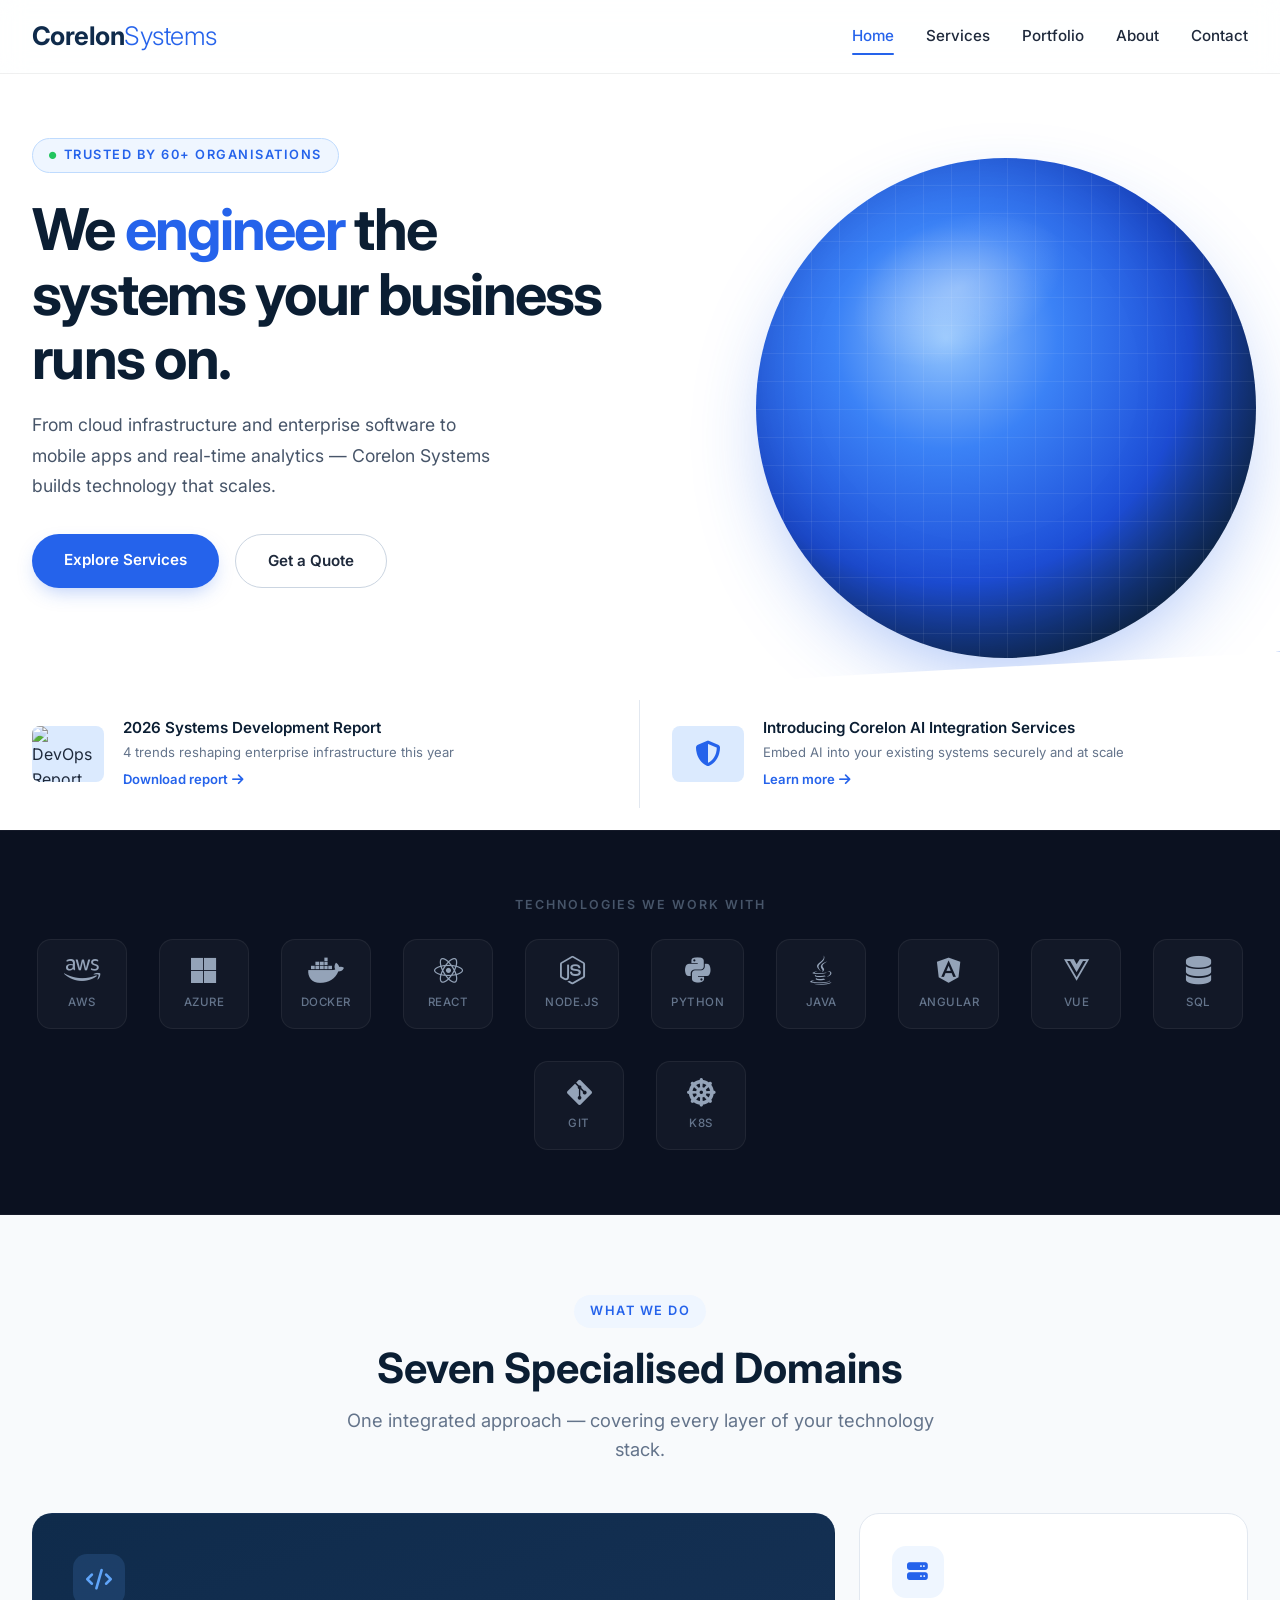
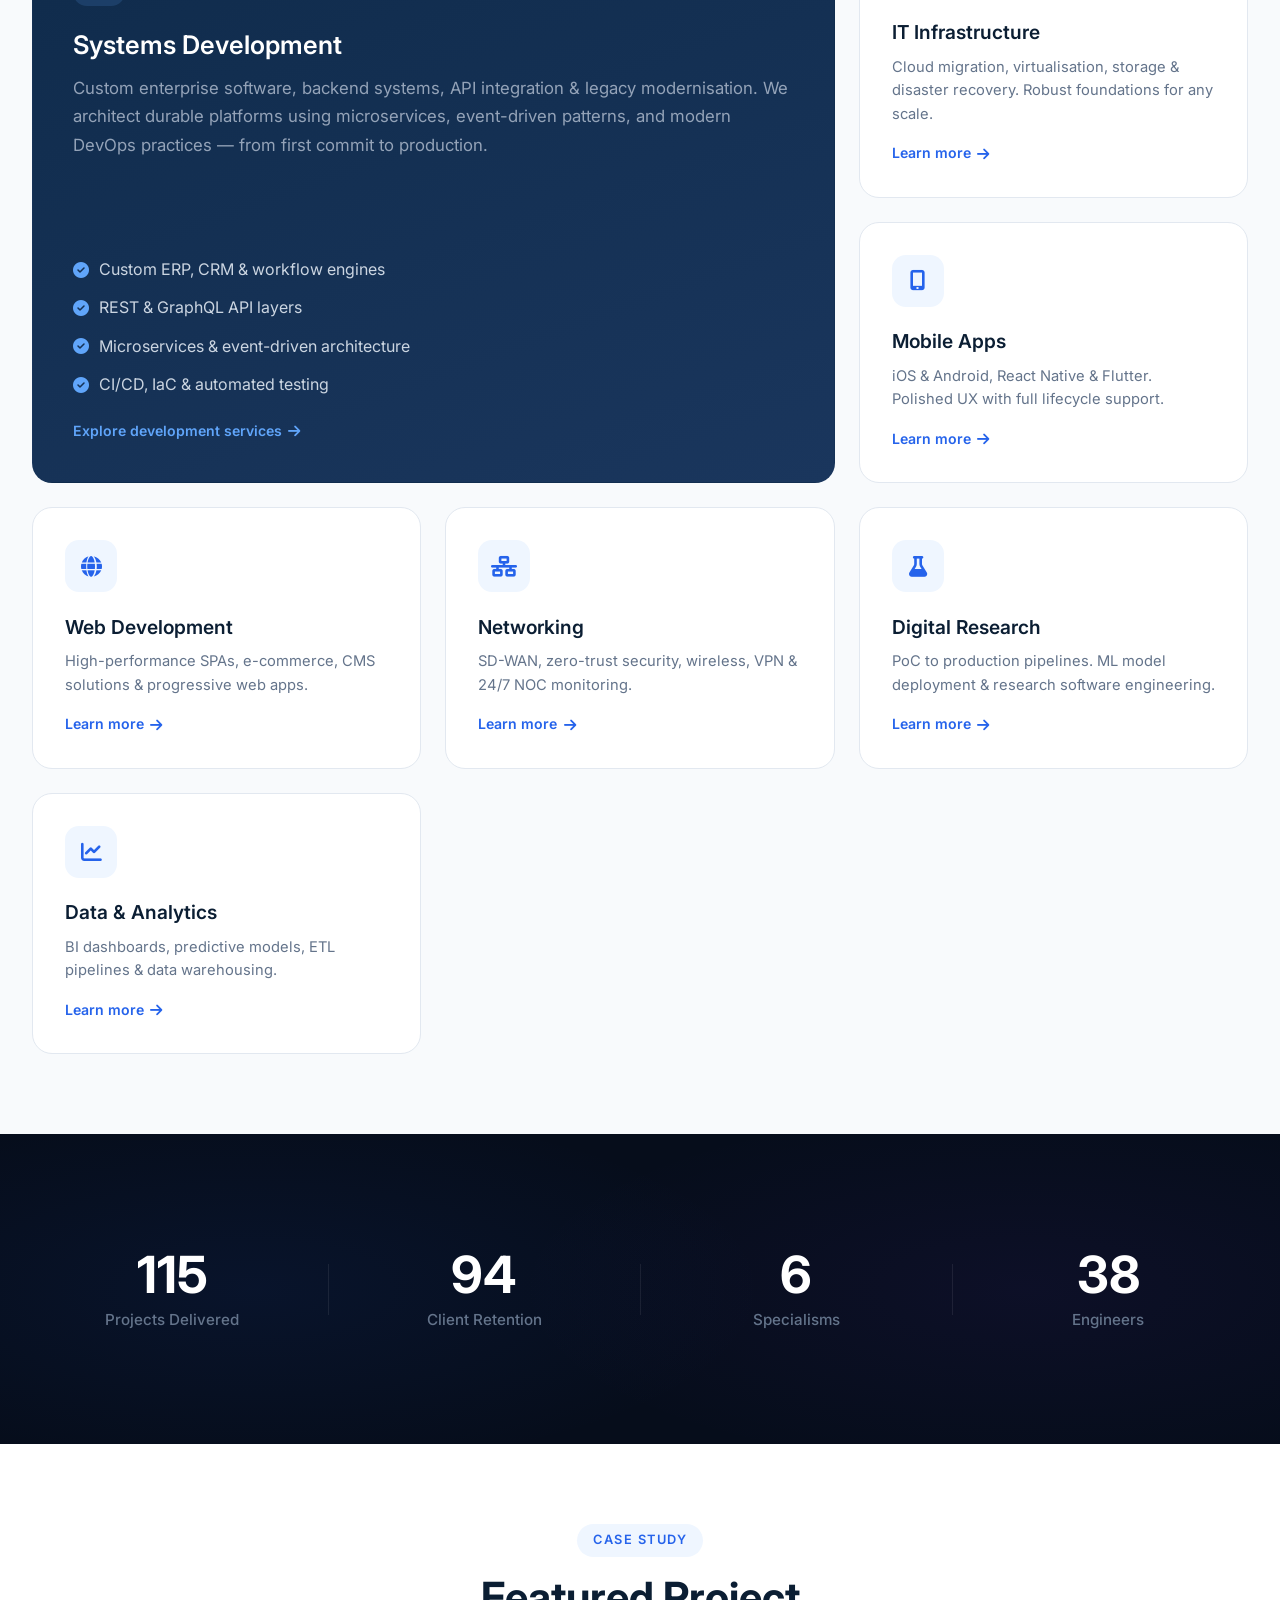
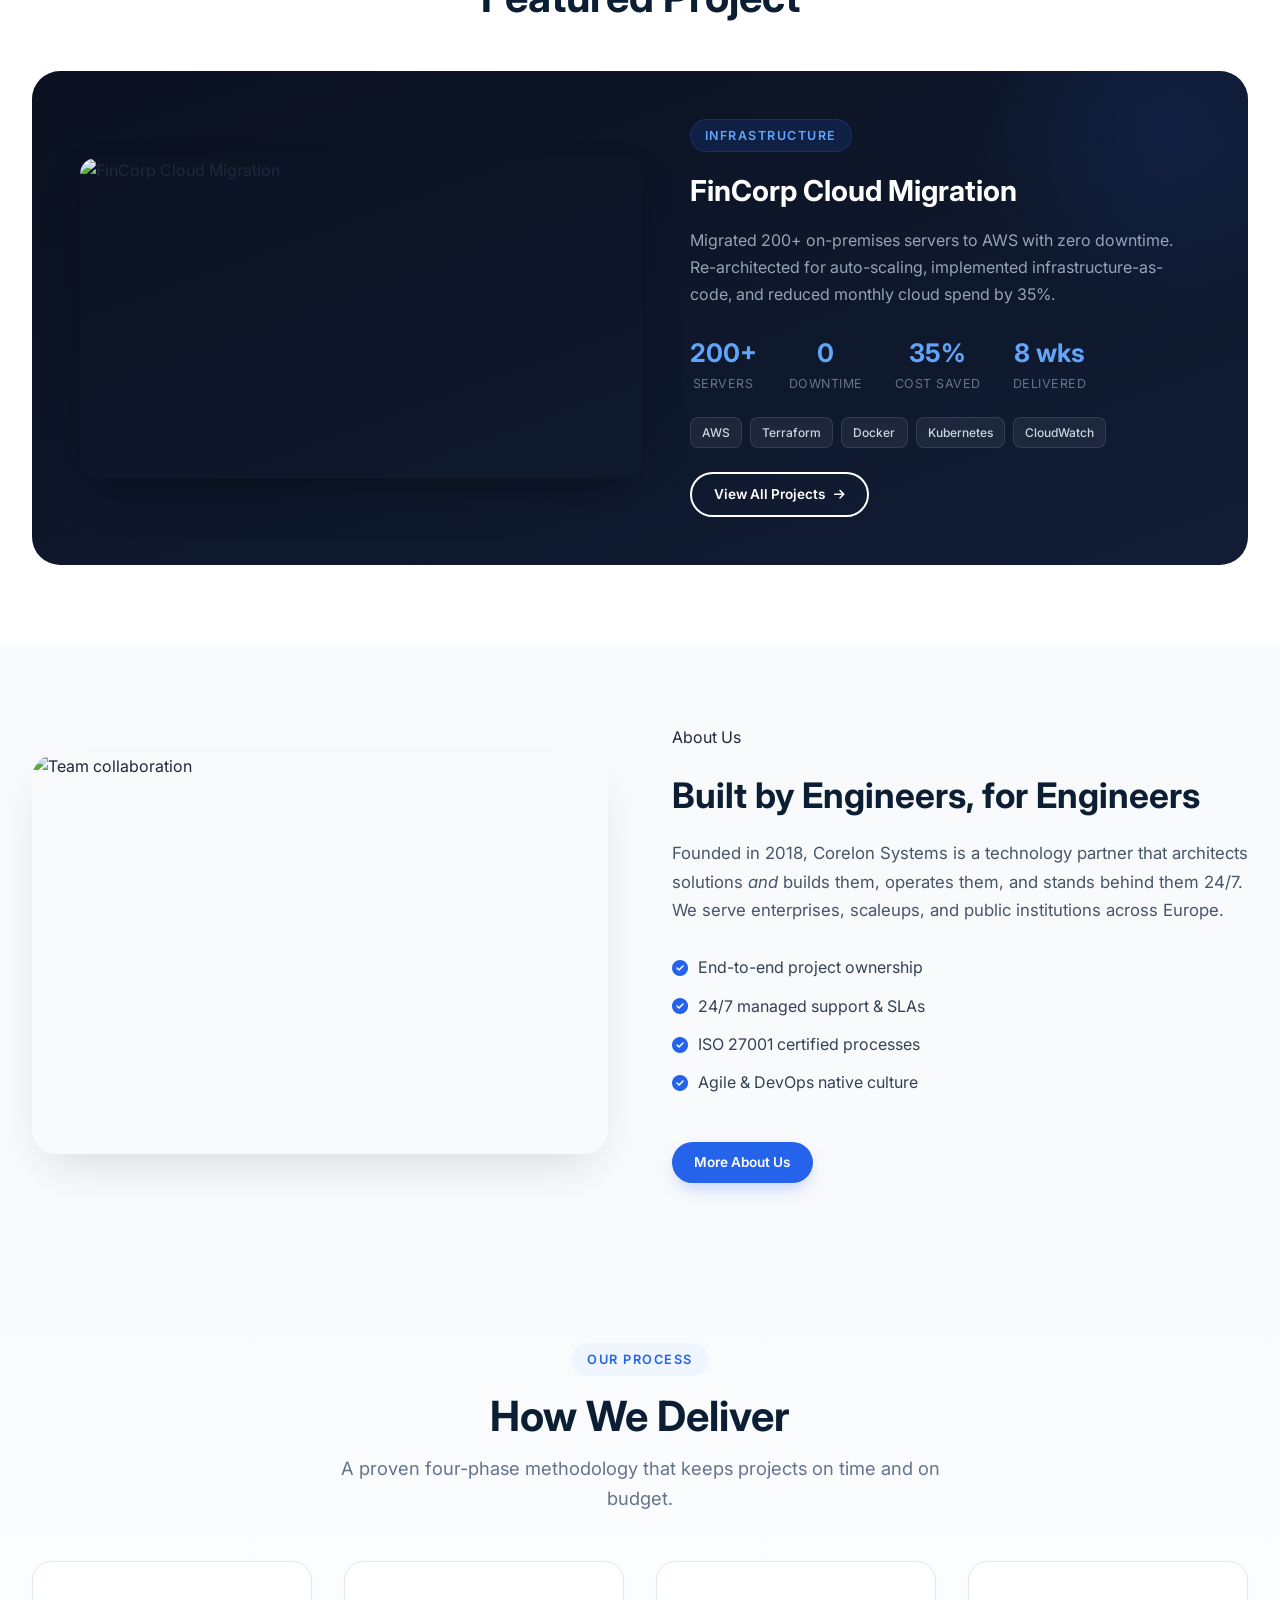
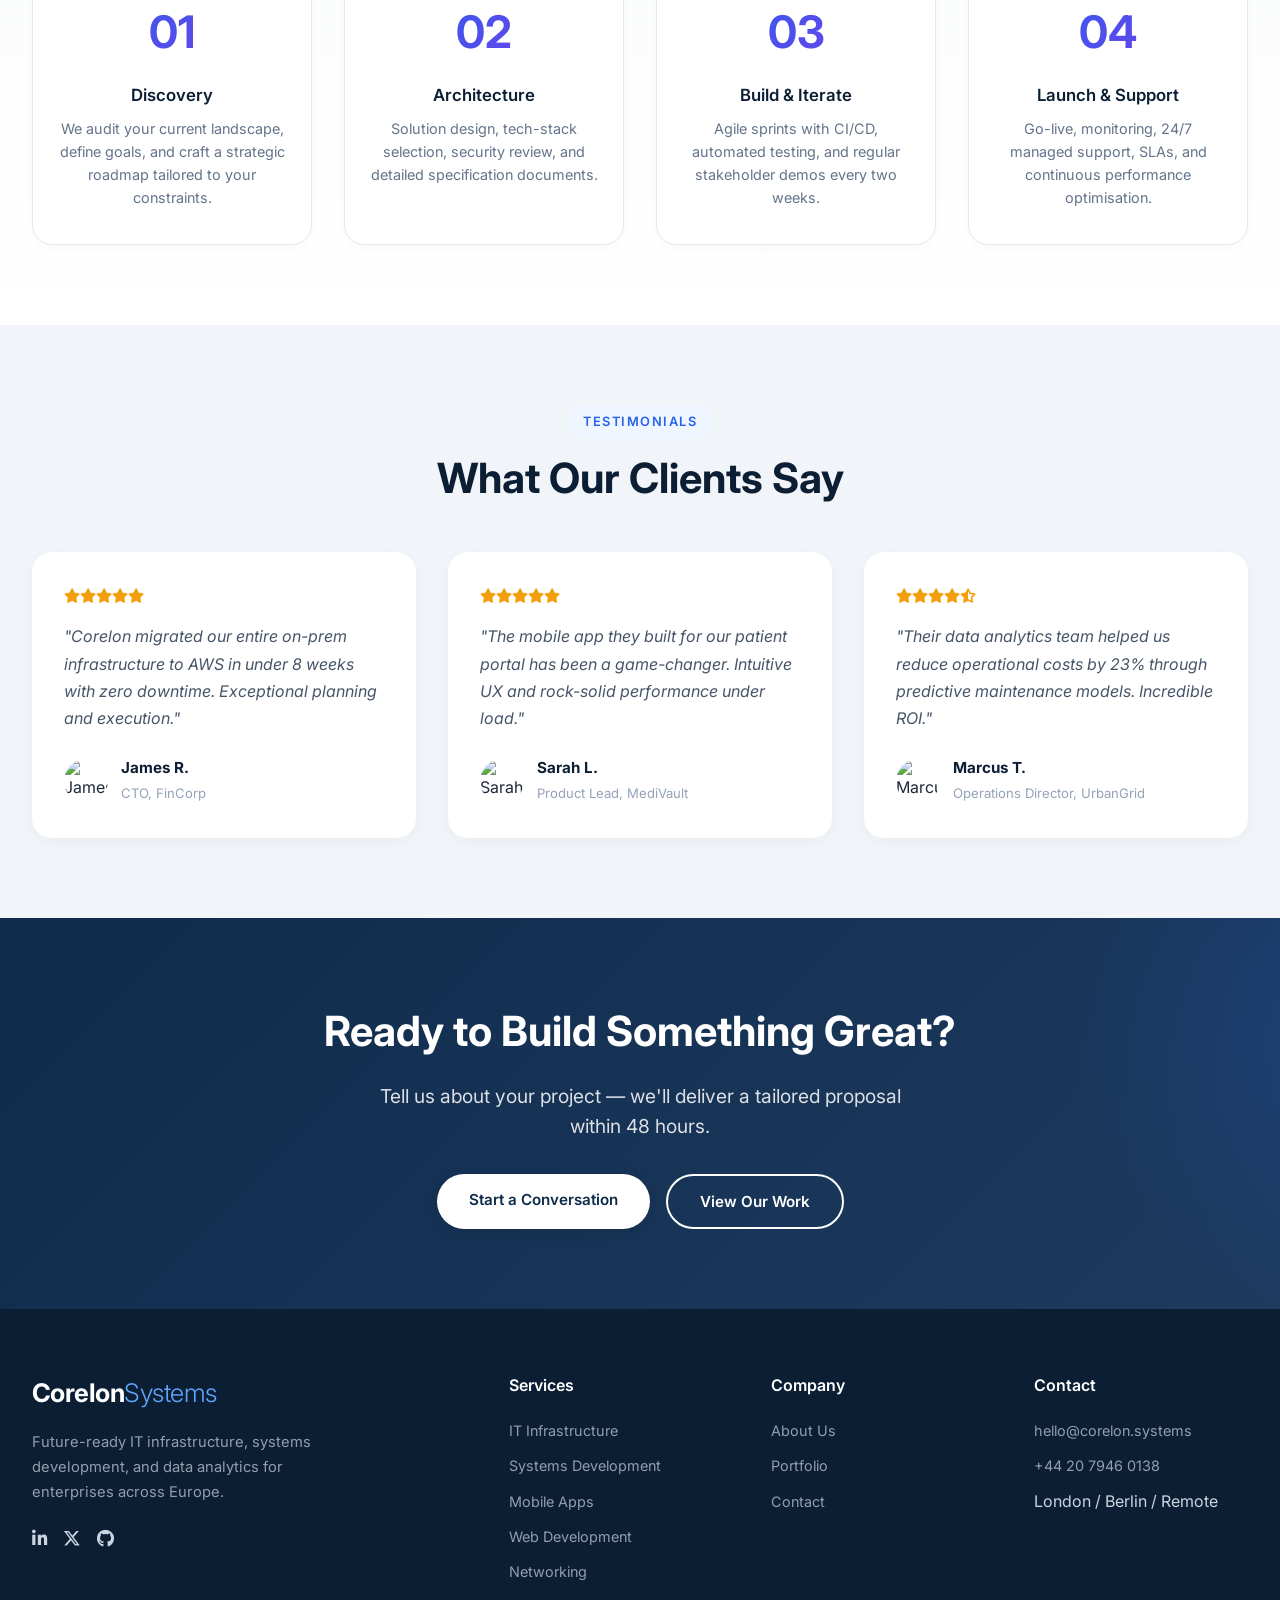
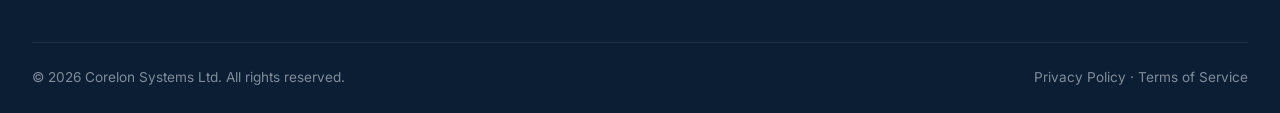
==== index.html @ ecf73b7a "Initial commit" ====
<!DOCTYPE html>
<html lang="en">
<head>
    <meta charset="UTF-8">
    <meta name="viewport" content="width=device-width, initial-scale=1.0">
    <title>Corelon Systems - IT Infrastructure & Development</title>
    <meta name="description" content="Corelon Systems delivers future-ready IT infrastructure, systems development, networking, and data analytics solutions for enterprises across Europe.">
    <link rel="stylesheet" href="https://cdnjs.cloudflare.com/ajax/libs/font-awesome/6.5.1/css/all.min.css">
    <link rel="preconnect" href="https://fonts.googleapis.com">
    <link rel="preconnect" href="https://fonts.gstatic.com" crossorigin>
    <link href="https://fonts.googleapis.com/css2?family=Inter:opsz,wght@14..32,300..700&display=swap" rel="stylesheet">
    <link rel="stylesheet" href="css/styles.css">
</head>
<body>

    <!-- ====== NAVBAR ====== -->
    <header>
        <nav class="navbar">
            <a href="index.html" class="logo">Corelon<span>Systems</span></a>
            <button class="menu-toggle" id="mobile-menu" aria-label="Toggle menu"><i class="fas fa-bars"></i></button>
            <div class="nav-links" id="navLinks">
                <a href="index.html" class="active">Home</a>
                <a href="services.html">Services</a>
                <a href="portfolio.html">Portfolio</a>
                <a href="about.html">About</a>
                <a href="contact.html">Contact</a>
            </div>
        </nav>
    </header>

    <main>

        <!-- ====== HERO ====== -->
        <section class="hero-cf">
            <div class="container">
                <div class="hero-content reveal-left">
                    <span class="badge"><i class="fas fa-circle" style="font-size:0.45rem;color:#22c55e;"></i> Trusted by 60+ organisations</span>
                    <h1>We <span class="highlight">engineer</span> the systems your business runs on.</h1>
                    <p>From cloud infrastructure and enterprise software to mobile apps and real-time analytics — Corelon Systems builds technology that scales.</p>
                    <div class="btn-group">
                        <a href="services.html" class="btn btn-primary">Explore Services</a>
                        <a href="contact.html" class="btn btn-outline">Get a Quote</a>
                    </div>
                </div>
                <div class="hero-orb-wrap reveal-right">
                    <div class="hero-orb"></div>
                </div>
            </div>
            <!-- Announcement strip -->
            <div class="hero-announcements">
                <div class="announce-grid">
                    <div class="announce-card">
                        <div class="announce-thumb">
                            <img src="https://images.unsplash.com/photo-1558494949-ef010cbdcc31?ixlib=rb-4.0.3&auto=format&fit=crop&w=144&q=80" alt="DevOps Report">
                        </div>
                        <div class="announce-body">
                            <strong>2026 Systems Development Report</strong>
                            <p>4 trends reshaping enterprise infrastructure this year</p>
                            <a href="portfolio.html">Download report <i class="fas fa-arrow-right"></i></a>
                        </div>
                    </div>
                    <div class="announce-card">
                        <div class="announce-thumb icon-thumb">
                            <i class="fas fa-shield-halved"></i>
                        </div>
                        <div class="announce-body">
                            <strong>Introducing Corelon AI Integration Services</strong>
                            <p>Embed AI into your existing systems securely and at scale</p>
                            <a href="services.html">Learn more <i class="fas fa-arrow-right"></i></a>
                        </div>
                    </div>
                </div>
            </div>
        </section>

        <!-- ====== TECH STACK ====== -->
        <section class="tech-stack-section">
            <div class="container">
                <p style="text-align:center;font-size:0.78rem;text-transform:uppercase;letter-spacing:2px;color:#475569;font-weight:600;margin-bottom:1.5rem;">Technologies we work with</p>
                <div class="tech-stack-grid">
                    <div class="tech-icon"><i class="fab fa-aws"></i><span>AWS</span></div>
                    <div class="tech-icon"><i class="fab fa-microsoft"></i><span>Azure</span></div>
                    <div class="tech-icon"><i class="fab fa-docker"></i><span>Docker</span></div>
                    <div class="tech-icon"><i class="fab fa-react"></i><span>React</span></div>
                    <div class="tech-icon"><i class="fab fa-node-js"></i><span>Node.js</span></div>
                    <div class="tech-icon"><i class="fab fa-python"></i><span>Python</span></div>
                    <div class="tech-icon"><i class="fab fa-java"></i><span>Java</span></div>
                    <div class="tech-icon"><i class="fab fa-angular"></i><span>Angular</span></div>
                    <div class="tech-icon"><i class="fab fa-vuejs"></i><span>Vue</span></div>
                    <div class="tech-icon"><i class="fas fa-database"></i><span>SQL</span></div>
                    <div class="tech-icon"><i class="fab fa-git-alt"></i><span>Git</span></div>
                    <div class="tech-icon"><i class="fas fa-dharmachakra"></i><span>K8s</span></div>
                </div>
            </div>
        </section>

        <!-- ====== BENTO SERVICES ====== -->
        <section class="bento-section">
            <div class="container">
                <div class="section-heading reveal">
                    <span class="badge">What We Do</span>
                    <h2>Seven Specialised Domains</h2>
                    <p>One integrated approach — covering every layer of your technology stack.</p>
                </div>

                <div class="bento-grid">
                    <!-- Featured: Systems Development -->
                    <div class="bento-card featured reveal">
                        <div class="icon-box"><i class="fas fa-code"></i></div>
                        <h3>Systems Development</h3>
                        <p>Custom enterprise software, backend systems, API integration & legacy modernisation. We architect durable platforms using microservices, event-driven patterns, and modern DevOps practices — from first commit to production.</p>
                        <ul class="check-list" style="margin:1rem 0;">
                            <li style="color:#cbd5e1;"><i class="fas fa-check-circle" style="color:#60a5fa;"></i> Custom ERP, CRM & workflow engines</li>
                            <li style="color:#cbd5e1;"><i class="fas fa-check-circle" style="color:#60a5fa;"></i> REST & GraphQL API layers</li>
                            <li style="color:#cbd5e1;"><i class="fas fa-check-circle" style="color:#60a5fa;"></i> Microservices & event-driven architecture</li>
                            <li style="color:#cbd5e1;"><i class="fas fa-check-circle" style="color:#60a5fa;"></i> CI/CD, IaC & automated testing</li>
                        </ul>
                        <a href="services.html" class="card-link">Explore development services <i class="fas fa-arrow-right"></i></a>
                    </div>
                    <div class="bento-card reveal">
                        <div class="icon-box"><i class="fas fa-server"></i></div>
                        <h3>IT Infrastructure</h3>
                        <p>Cloud migration, virtualisation, storage & disaster recovery. Robust foundations for any scale.</p>
                        <a href="services.html" class="card-link">Learn more <i class="fas fa-arrow-right"></i></a>
                    </div>
                    <div class="bento-card reveal">
                        <div class="icon-box"><i class="fas fa-mobile-alt"></i></div>
                        <h3>Mobile Apps</h3>
                        <p>iOS & Android, React Native & Flutter. Polished UX with full lifecycle support.</p>
                        <a href="services.html" class="card-link">Learn more <i class="fas fa-arrow-right"></i></a>
                    </div>
                    <div class="bento-card reveal">
                        <div class="icon-box"><i class="fas fa-globe"></i></div>
                        <h3>Web Development</h3>
                        <p>High-performance SPAs, e-commerce, CMS solutions & progressive web apps.</p>
                        <a href="services.html" class="card-link">Learn more <i class="fas fa-arrow-right"></i></a>
                    </div>
                    <div class="bento-card reveal">
                        <div class="icon-box"><i class="fas fa-network-wired"></i></div>
                        <h3>Networking</h3>
                        <p>SD-WAN, zero-trust security, wireless, VPN & 24/7 NOC monitoring.</p>
                        <a href="services.html" class="card-link">Learn more <i class="fas fa-arrow-right"></i></a>
                    </div>
                    <div class="bento-card reveal">
                        <div class="icon-box"><i class="fas fa-flask"></i></div>
                        <h3>Digital Research</h3>
                        <p>PoC to production pipelines. ML model deployment & research software engineering.</p>
                        <a href="services.html" class="card-link">Learn more <i class="fas fa-arrow-right"></i></a>
                    </div>
                    <div class="bento-card reveal">
                        <div class="icon-box"><i class="fas fa-chart-line"></i></div>
                        <h3>Data & Analytics</h3>
                        <p>BI dashboards, predictive models, ETL pipelines & data warehousing.</p>
                        <a href="services.html" class="card-link">Learn more <i class="fas fa-arrow-right"></i></a>
                    </div>
                </div>
            </div>
        </section>

        <!-- ====== DARK STATS ====== -->
        <section class="stats-dark">
            <div class="container">
                <div class="stats-bar reveal">
                    <div class="stat-item">
                        <div class="stat-number" data-count="120" data-suffix="+">0</div>
                        <div class="stat-label">Projects Delivered</div>
                    </div>
                    <div class="stat-item">
                        <div class="stat-number" data-count="98" data-suffix="%">0</div>
                        <div class="stat-label">Client Retention</div>
                    </div>
                    <div class="stat-item">
                        <div class="stat-number" data-count="7">0</div>
                        <div class="stat-label">Specialisms</div>
                    </div>
                    <div class="stat-item">
                        <div class="stat-number" data-count="40" data-suffix="+">0</div>
                        <div class="stat-label">Engineers</div>
                    </div>
                </div>
            </div>
        </section>

        <!-- ====== FEATURED PROJECT ====== -->
        <section class="featured-project">
            <div class="container">
                <div class="section-heading reveal">
                    <span class="badge">Case Study</span>
                    <h2>Featured Project</h2>
                </div>
                <div class="project-showcase reveal">
                    <div class="project-image">
                        <img src="https://images.unsplash.com/photo-1558494949-ef010cbdcc31?ixlib=rb-4.0.3&auto=format&fit=crop&w=900&q=80" alt="FinCorp Cloud Migration" loading="lazy">
                    </div>
                    <div class="project-details">
                        <span class="badge">Infrastructure</span>
                        <h3>FinCorp Cloud Migration</h3>
                        <p>Migrated 200+ on-premises servers to AWS with zero downtime. Re-architected for auto-scaling, implemented infrastructure-as-code, and reduced monthly cloud spend by 35%.</p>
                        <div class="project-metrics">
                            <div class="metric"><div class="num">200+</div><div class="lbl">Servers</div></div>
                            <div class="metric"><div class="num">0</div><div class="lbl">Downtime</div></div>
                            <div class="metric"><div class="num">35%</div><div class="lbl">Cost Saved</div></div>
                            <div class="metric"><div class="num">8 wks</div><div class="lbl">Delivered</div></div>
                        </div>
                        <div class="project-tech-tags">
                            <span>AWS</span><span>Terraform</span><span>Docker</span><span>Kubernetes</span><span>CloudWatch</span>
                        </div>
                        <a href="portfolio.html" class="btn btn-outline-light btn-sm" style="margin-top:1.5rem;">View All Projects <i class="fas fa-arrow-right" style="margin-left:6px;font-size:0.75rem;"></i></a>
                    </div>
                </div>
            </div>
        </section>

        <!-- ====== ABOUT PREVIEW ====== -->
        <section class="about-section">
            <div class="container">
                <div class="about-row">
                    <div class="about-image reveal-left">
                        <img src="https://images.unsplash.com/photo-1522071820081-009f0129c71c?ixlib=rb-4.0.3&auto=format&fit=crop&w=800&q=80" alt="Team collaboration" loading="lazy">
                    </div>
                    <div class="about-text reveal-right">
                        <span class="badge" style="margin-bottom:1rem;display:inline-block;">About Us</span>
                        <h2>Built by Engineers, for Engineers</h2>
                        <p>Founded in 2018, Corelon Systems is a technology partner that architects solutions <em>and</em> builds them, operates them, and stands behind them 24/7. We serve enterprises, scaleups, and public institutions across Europe.</p>
                        <ul class="check-list">
                            <li><i class="fas fa-check-circle"></i> End-to-end project ownership</li>
                            <li><i class="fas fa-check-circle"></i> 24/7 managed support & SLAs</li>
                            <li><i class="fas fa-check-circle"></i> ISO 27001 certified processes</li>
                            <li><i class="fas fa-check-circle"></i> Agile & DevOps native culture</li>
                        </ul>
                        <a href="about.html" class="btn btn-primary btn-sm" style="margin-top:1rem;">More About Us</a>
                    </div>
                </div>
            </div>
        </section>

        <!-- ====== HOW WE WORK ====== -->
        <section class="process-dark">
            <div class="container">
                <div class="section-heading reveal">
                    <span class="badge">Our Process</span>
                    <h2>How We Deliver</h2>
                    <p>A proven four-phase methodology that keeps projects on time and on budget.</p>
                </div>
                <div class="process-grid">
                    <div class="process-step reveal">
                        <h4>Discovery</h4>
                        <p>We audit your current landscape, define goals, and craft a strategic roadmap tailored to your constraints.</p>
                    </div>
                    <div class="process-step reveal">
                        <h4>Architecture</h4>
                        <p>Solution design, tech-stack selection, security review, and detailed specification documents.</p>
                    </div>
                    <div class="process-step reveal">
                        <h4>Build & Iterate</h4>
                        <p>Agile sprints with CI/CD, automated testing, and regular stakeholder demos every two weeks.</p>
                    </div>
                    <div class="process-step reveal">
                        <h4>Launch & Support</h4>
                        <p>Go-live, monitoring, 24/7 managed support, SLAs, and continuous performance optimisation.</p>
                    </div>
                </div>
            </div>
        </section>

        <!-- ====== TESTIMONIALS ====== -->
        <section class="testimonials-section">
            <div class="container">
                <div class="section-heading reveal">
                    <span class="badge">Testimonials</span>
                    <h2>What Our Clients Say</h2>
                </div>
                <div class="testimonials-grid">
                    <div class="testimonial-card reveal">
                        <div class="stars">
                            <i class="fas fa-star"></i><i class="fas fa-star"></i><i class="fas fa-star"></i><i class="fas fa-star"></i><i class="fas fa-star"></i>
                        </div>
                        <blockquote>"Corelon migrated our entire on-prem infrastructure to AWS in under 8 weeks with zero downtime. Exceptional planning and execution."</blockquote>
                        <div class="testimonial-author">
                            <img src="https://images.unsplash.com/photo-1472099645785-5658abf4ff4e?ixlib=rb-4.0.3&auto=format&fit=crop&w=100&q=80" alt="James R.">
                            <div class="author-info">
                                <strong>James R.</strong>
                                <span>CTO, FinCorp</span>
                            </div>
                        </div>
                    </div>
                    <div class="testimonial-card reveal">
                        <div class="stars">
                            <i class="fas fa-star"></i><i class="fas fa-star"></i><i class="fas fa-star"></i><i class="fas fa-star"></i><i class="fas fa-star"></i>
                        </div>
                        <blockquote>"The mobile app they built for our patient portal has been a game-changer. Intuitive UX and rock-solid performance under load."</blockquote>
                        <div class="testimonial-author">
                            <img src="https://images.unsplash.com/photo-1494790108377-be9c29b29330?ixlib=rb-4.0.3&auto=format&fit=crop&w=100&q=80" alt="Sarah L.">
                            <div class="author-info">
                                <strong>Sarah L.</strong>
                                <span>Product Lead, MediVault</span>
                            </div>
                        </div>
                    </div>
                    <div class="testimonial-card reveal">
                        <div class="stars">
                            <i class="fas fa-star"></i><i class="fas fa-star"></i><i class="fas fa-star"></i><i class="fas fa-star"></i><i class="fas fa-star-half-alt"></i>
                        </div>
                        <blockquote>"Their data analytics team helped us reduce operational costs by 23% through predictive maintenance models. Incredible ROI."</blockquote>
                        <div class="testimonial-author">
                            <img src="https://images.unsplash.com/photo-1507003211169-0a1dd7228f2d?ixlib=rb-4.0.3&auto=format&fit=crop&w=100&q=80" alt="Marcus T.">
                            <div class="author-info">
                                <strong>Marcus T.</strong>
                                <span>Operations Director, UrbanGrid</span>
                            </div>
                        </div>
                    </div>
                </div>
            </div>
        </section>

        <!-- ====== CTA BANNER ====== -->
        <section class="cta-banner">
            <div class="container">
                <h2>Ready to Build Something Great?</h2>
                <p>Tell us about your project — we'll deliver a tailored proposal within 48 hours.</p>
                <div class="btn-group">
                    <a href="contact.html" class="btn btn-white">Start a Conversation</a>
                    <a href="portfolio.html" class="btn btn-outline-light">View Our Work</a>
                </div>
            </div>
        </section>

    </main>

    <!-- ====== FOOTER ====== -->
    <footer class="site-footer">
        <div class="container">
            <div class="footer-grid">
                <div class="footer-brand">
                    <div class="logo">Corelon<span>Systems</span></div>
                    <p>Future-ready IT infrastructure, systems development, and data analytics for enterprises across Europe.</p>
                    <div class="footer-social" style="margin-top:1.2rem;">
                        <a href="#" aria-label="LinkedIn"><i class="fab fa-linkedin-in"></i></a>
                        <a href="#" aria-label="Twitter"><i class="fab fa-x-twitter"></i></a>
                        <a href="#" aria-label="GitHub"><i class="fab fa-github"></i></a>
                    </div>
                </div>
                <div class="footer-col">
                    <h4>Services</h4>
                    <ul>
                        <li><a href="services.html">IT Infrastructure</a></li>
                        <li><a href="services.html">Systems Development</a></li>
                        <li><a href="services.html">Mobile Apps</a></li>
                        <li><a href="services.html">Web Development</a></li>
                        <li><a href="services.html">Networking</a></li>
                    </ul>
                </div>
                <div class="footer-col">
                    <h4>Company</h4>
                    <ul>
                        <li><a href="about.html">About Us</a></li>
                        <li><a href="portfolio.html">Portfolio</a></li>
                        <li><a href="contact.html">Contact</a></li>
                    </ul>
                </div>
                <div class="footer-col">
                    <h4>Contact</h4>
                    <ul>
                        <li><a href="mailto:hello@corelon.systems">hello@corelon.systems</a></li>
                        <li><a href="tel:+442079460138">+44 20 7946 0138</a></li>
                        <li>London / Berlin / Remote</li>
                    </ul>
                </div>
            </div>
            <div class="footer-bottom">
                <span>&copy; 2026 Corelon Systems Ltd. All rights reserved.</span>
                <span>Privacy Policy &middot; Terms of Service</span>
            </div>
        </div>
    </footer>

    <!-- Back to Top -->
    <button id="backToTop" aria-label="Back to top" style="display:none;position:fixed;bottom:2rem;right:2rem;width:48px;height:48px;border-radius:50%;background:#2563eb;color:#fff;border:none;font-size:1.2rem;cursor:pointer;box-shadow:0 4px 16px rgba(37,99,235,0.4);z-index:999;align-items:center;justify-content:center;transition:transform 0.2s;">
        <i class="fas fa-arrow-up"></i>
    </button>

    <script src="js/main.js"></script>
</body>
</html>
---- css/styles.css ----
/* ===========================
   Corelon Systems — Global CSS
   =========================== */

/* ---------- reset & base ---------- */
*, *::before, *::after {
    margin: 0;
    padding: 0;
    box-sizing: border-box;
}

html {
    scroll-behavior: smooth;
    scroll-padding-top: 80px;
}

body {
    font-family: "Inter", sans-serif;
    background-color: #f9fafc;
    color: #1e293b;
    line-height: 1.6;
    overflow-x: hidden;
}

a { text-decoration: none; color: inherit; }
img { max-width: 100%; display: block; }
ul { list-style: none; }

.container {
    max-width: 1280px;
    margin: 0 auto;
    padding: 0 2rem;
}

/* ---------- utility ---------- */
.text-center { text-align: center; }
.mt-1 { margin-top: 0.5rem; }
.mt-2 { margin-top: 1rem; }
.mt-3 { margin-top: 1.5rem; }
.mt-4 { margin-top: 2rem; }
.mb-4 { margin-bottom: 2rem; }

/* ---------- scroll reveal ---------- */
.reveal {
    opacity: 0;
    transform: translateY(40px);
    transition: opacity 0.7s ease, transform 0.7s ease;
}
.reveal.visible {
    opacity: 1;
    transform: translateY(0);
}
.reveal-left {
    opacity: 0;
    transform: translateX(-50px);
    transition: opacity 0.7s ease, transform 0.7s ease;
}
.reveal-left.visible {
    opacity: 1;
    transform: translateX(0);
}
.reveal-right {
    opacity: 0;
    transform: translateX(50px);
    transition: opacity 0.7s ease, transform 0.7s ease;
}
.reveal-right.visible {
    opacity: 1;
    transform: translateX(0);
}

/* ---------- navbar ---------- */
.navbar {
    display: flex;
    align-items: center;
    justify-content: space-between;
    padding: 1rem 2rem;
    background: rgba(255,255,255,0.85);
    backdrop-filter: blur(12px);
    -webkit-backdrop-filter: blur(12px);
    border-bottom: 1px solid rgba(0,0,0,0.06);
    position: sticky;
    top: 0;
    z-index: 1000;
    flex-wrap: wrap;
    transition: box-shadow 0.3s;
}
.navbar.scrolled {
    box-shadow: 0 4px 30px rgba(0,0,0,0.08);
}

.logo {
    font-weight: 700;
    font-size: 1.6rem;
    letter-spacing: -0.02em;
    color: #0f2b4b;
}
.logo span {
    color: #2563eb;
    font-weight: 300;
}

.nav-links {
    display: flex;
    gap: 2rem;
    align-items: center;
    font-weight: 500;
}
.nav-links a {
    font-size: 0.95rem;
    color: #1e293b;
    position: relative;
    padding: 0.25rem 0;
    transition: color 0.2s;
}
.nav-links a::after {
    content: '';
    position: absolute;
    bottom: -2px;
    left: 0;
    width: 0;
    height: 2px;
    background: #2563eb;
    transition: width 0.3s;
    border-radius: 2px;
}
.nav-links a:hover,
.nav-links a.active {
    color: #2563eb;
}
.nav-links a:hover::after,
.nav-links a.active::after {
    width: 100%;
}

.menu-toggle {
    display: none;
    font-size: 1.6rem;
    cursor: pointer;
    color: #1e293b;
    background: none;
    border: none;
}

/* ---------- buttons ---------- */
.btn {
    display: inline-block;
    font-family: inherit;
    font-weight: 600;
    font-size: 0.95rem;
    padding: 0.85rem 2rem;
    border-radius: 40px;
    border: none;
    cursor: pointer;
    transition: all 0.25s ease;
    text-align: center;
}
.btn-primary {
    background: #2563eb;
    color: #fff;
    box-shadow: 0 8px 20px -6px rgba(37,99,235,0.35);
}
.btn-primary:hover {
    background: #1d4ed8;
    transform: translateY(-2px);
    box-shadow: 0 12px 28px -6px rgba(37,99,235,0.45);
}
.btn-outline {
    background: transparent;
    color: #2563eb;
    border: 2px solid #2563eb;
}
.btn-outline:hover {
    background: #2563eb;
    color: #fff;
}
.btn-white {
    background: #fff;
    color: #0f2b4b;
    box-shadow: 0 4px 14px rgba(0,0,0,0.1);
}
.btn-white:hover {
    transform: translateY(-2px);
    box-shadow: 0 8px 20px rgba(0,0,0,0.15);
}
.btn-outline-light {
    background: transparent;
    border: 2px solid #fff;
    color: #fff;
    box-shadow: none;
}
.btn-outline-light:hover {
    background: #fff;
    color: #0b1e33;
}
.btn-sm {
    padding: 0.6rem 1.4rem;
    font-size: 0.85rem;
}
.btn-group {
    display: flex;
    gap: 1rem;
    flex-wrap: wrap;
}

/* ---------- section headings ---------- */
.section-heading {
    text-align: center;
    margin-bottom: 3rem;
}
.section-heading .badge {
    display: inline-block;
    background: #eff6ff;
    color: #2563eb;
    font-weight: 600;
    font-size: 0.8rem;
    text-transform: uppercase;
    letter-spacing: 1.5px;
    padding: 0.4rem 1rem;
    border-radius: 20px;
    margin-bottom: 1rem;
}
.section-heading h2 {
    font-size: 2.6rem;
    font-weight: 700;
    color: #0b1e33;
    line-height: 1.2;
}
.section-heading p {
    color: #64748b;
    font-size: 1.15rem;
    margin-top: 0.75rem;
    max-width: 640px;
    margin-left: auto;
    margin-right: auto;
}

/* ---------- hero ---------- */
.hero {
    padding: 2rem 0;
    background: linear-gradient(160deg, #ffffff 0%, #f0f4ff 50%, #e8eeff 100%);
    position: relative;
    overflow: hidden;
}
.hero::before {
    content: '';
    position: absolute;
    top: -50%;
    right: -20%;
    width: 700px;
    height: 600px;
    background: radial-gradient(circle, rgba(37,99,235,0.08) 0%, transparent 70%);
    border-radius: 50%;
    pointer-events: none;
}
.hero .container {
    display: flex;
    align-items: center;
    gap: 4rem;
    flex-wrap: wrap;
}
.hero-content {
    flex: 1 1 420px;
}
.hero-content .badge {
    display: inline-block;
    background: #eff6ff;
    color: #2563eb;
    font-weight: 600;
    font-size: 0.8rem;
    text-transform: uppercase;
    letter-spacing: 1.5px;
    padding: 0.4rem 1rem;
    border-radius: 20px;
    margin-bottom: 1.25rem;
}
.hero-content h1 {
    font-size: 3.4rem;
    font-weight: 700;
    line-height: 1.15;
    margin-bottom: 1.5rem;
    color: #0b1e33;
}
.hero-content h1 .highlight {
    background: linear-gradient(135deg, #2563eb, #7c3aed);
    -webkit-background-clip: text;
    -webkit-text-fill-color: transparent;
    background-clip: text;
}
.hero-content p {
    font-size: 1.2rem;
    color: #475569;
    max-width: 520px;
    margin-bottom: 2rem;
    line-height: 1.7;
}
.hero-image {
    flex: 1 1 420px;
    border-radius: 24px;
    overflow: hidden;
    box-shadow: 0 30px 60px -15px rgba(0,0,0,0.2);
    position: relative;
}
.hero-image img {
    width: 100%;
    height: 400px;
    object-fit: cover;
    transition: transform 0.5s;
}
.hero-image:hover img {
    transform: scale(1.03);
}

/* ---------- services grid ---------- */
.services-grid {
    display: grid;
    grid-template-columns: repeat(auto-fit, minmax(300px, 1fr));
    gap: 2rem;
}

.service-card {
    background: #fff;
    border-radius: 20px;
    padding: 2rem 1.8rem;
    box-shadow: 0 8px 30px -8px rgba(0,20,50,0.08);
    transition: all 0.3s ease;
    border: 1px solid rgba(0,0,0,0.04);
    display: flex;
    flex-direction: column;
    position: relative;
    overflow: hidden;
}
.service-card::before {
    content: '';
    position: absolute;
    top: 0;
    left: 0;
    width: 100%;
    height: 4px;
    background: linear-gradient(90deg, #2563eb, #7c3aed);
    transform: scaleX(0);
    transform-origin: left;
    transition: transform 0.3s;
}
.service-card:hover::before {
    transform: scaleX(1);
}
.service-card:hover {
    transform: translateY(-6px);
    box-shadow: 0 20px 40px -10px rgba(37,99,235,0.2);
}
.service-card .icon-box {
    width: 56px;
    height: 56px;
    border-radius: 14px;
    background: #eff6ff;
    display: flex;
    align-items: center;
    justify-content: center;
    font-size: 1.4rem;
    color: #2563eb;
    margin-bottom: 1.2rem;
    transition: background 0.3s, color 0.3s;
}
.service-card:hover .icon-box {
    background: #2563eb;
    color: #fff;
}
.service-card .card-img {
    height: 180px;
    border-radius: 14px;
    overflow: hidden;
    margin-bottom: 1.4rem;
    background: #e2e8f0;
}
.service-card .card-img img {
    width: 100%;
    height: 100%;
    object-fit: cover;
    transition: transform 0.4s;
}
.service-card:hover .card-img img {
    transform: scale(1.05);
}
.service-card h3 {
    font-size: 1.3rem;
    font-weight: 600;
    margin-bottom: 0.6rem;
    color: #0b1e33;
}
.service-card p {
    color: #64748b;
    font-size: 0.95rem;
    flex: 1;
    margin-bottom: 1.2rem;
}
.service-tag {
    display: inline-block;
    background: #eff6ff;
    color: #2563eb;
    font-weight: 600;
    font-size: 0.78rem;
    text-transform: uppercase;
    letter-spacing: 0.5px;
    padding: 0.3rem 0.8rem;
    border-radius: 8px;
    margin-top: auto;
}
.card-link {
    color: #2563eb;
    font-weight: 600;
    font-size: 0.9rem;
    display: inline-flex;
    align-items: center;
    gap: 0.4rem;
    margin-top: auto;
    transition: gap 0.2s;
}
.card-link:hover {
    gap: 0.7rem;
}

/* ---------- stats bar ---------- */
.stats-bar {
    display: grid;
    grid-template-columns: repeat(auto-fit, minmax(180px, 1fr));
    gap: 2rem;
    padding: 3rem 0;
}
.stat-item {
    text-align: center;
}
.stat-number {
    font-size: 2.8rem;
    font-weight: 700;
    color: #2563eb;
    line-height: 1.1;
}
.stat-label {
    color: #64748b;
    font-weight: 500;
    font-size: 0.95rem;
    margin-top: 0.3rem;
}

/* ---------- about row ---------- */
.about-section {
    padding: 5rem 0;
}
.about-row {
    display: flex;
    gap: 4rem;
    align-items: center;
    flex-wrap: wrap;
}
.about-image {
    flex: 1 1 400px;
    border-radius: 24px;
    overflow: hidden;
    box-shadow: 0 20px 50px -15px rgba(0,0,0,0.15);
}
.about-image img {
    width: 100%;
    height: 400px;
    object-fit: cover;
}
.about-text {
    flex: 1 1 400px;
}
.about-text h2 {
    font-size: 2.2rem;
    font-weight: 700;
    color: #0b1e33;
    margin-bottom: 1rem;
}
.about-text p {
    color: #475569;
    font-size: 1.05rem;
    margin-bottom: 1rem;
    line-height: 1.7;
}
.check-list {
    margin: 1.5rem 0;
}
.check-list li {
    display: flex;
    align-items: center;
    gap: 0.6rem;
    padding: 0.4rem 0;
    color: #334155;
    font-size: 1rem;
}
.check-list li i {
    color: #2563eb;
    font-size: 1rem;
}

/* ---------- testimonials ---------- */
.testimonials-section {
    padding: 5rem 0;
    background: #f1f5f9;
}
.testimonials-grid {
    display: grid;
    grid-template-columns: repeat(auto-fit, minmax(320px, 1fr));
    gap: 2rem;
}
.testimonial-card {
    background: #fff;
    border-radius: 20px;
    padding: 2rem;
    box-shadow: 0 4px 20px -4px rgba(0,0,0,0.06);
    position: relative;
}
.testimonial-card .stars {
    color: #f59e0b;
    font-size: 0.9rem;
    margin-bottom: 1rem;
}
.testimonial-card blockquote {
    font-size: 1rem;
    color: #475569;
    line-height: 1.7;
    margin-bottom: 1.5rem;
    font-style: italic;
}
.testimonial-author {
    display: flex;
    align-items: center;
    gap: 0.8rem;
}
.testimonial-author img {
    width: 44px;
    height: 44px;
    border-radius: 50%;
    object-fit: cover;
}
.testimonial-author .author-info strong {
    display: block;
    font-size: 0.95rem;
    color: #0b1e33;
}
.testimonial-author .author-info span {
    font-size: 0.82rem;
    color: #94a3b8;
}

/* ---------- clients / logos ---------- */
.clients-section {
    padding: 4rem 0;
    background: #fff;
}
.clients-strip {
    display: flex;
    align-items: center;
    justify-content: center;
    gap: 3rem;
    flex-wrap: wrap;
    opacity: 0.5;
    filter: grayscale(1);
    transition: filter 0.5s, opacity 0.5s;
}
.clients-strip:hover {
    opacity: 0.8;
    filter: grayscale(0.3);
}
.clients-strip .client-logo {
    font-size: 1.4rem;
    font-weight: 700;
    color: #334155;
    letter-spacing: 1px;
}

/* ---------- CTA banner ---------- */
.cta-banner {
    background: linear-gradient(135deg, #0f2b4b, #1e3a5f);
    color: #fff;
    padding: 5rem 2rem;
    text-align: center;
    position: relative;
    overflow: hidden;
}
.cta-banner::before {
    content: '';
    position: absolute;
    top: -50%;
    right: -30%;
    width: 600px;
    height: 600px;
    background: radial-gradient(circle, rgba(37,99,235,0.2) 0%, transparent 70%);
    border-radius: 50%;
}
.cta-banner h2 {
    font-size: 2.6rem;
    font-weight: 700;
    margin-bottom: 1rem;
    position: relative;
}
.cta-banner p {
    font-size: 1.2rem;
    opacity: 0.85;
    margin-bottom: 2rem;
    max-width: 550px;
    margin-left: auto;
    margin-right: auto;
    position: relative;
}
.cta-banner .btn-group {
    justify-content: center;
    position: relative;
}

/* ---------- portfolio ---------- */
.portfolio-section {
    padding: 5rem 0;
}
.filter-bar {
    display: flex;
    justify-content: center;
    gap: 0.6rem;
    flex-wrap: wrap;
    margin-bottom: 2.5rem;
}
.filter-btn {
    background: #e2e8f0;
    color: #475569;
    border: none;
    padding: 0.5rem 1.2rem;
    border-radius: 20px;
    font-family: inherit;
    font-weight: 600;
    font-size: 0.85rem;
    cursor: pointer;
    transition: all 0.2s;
}
.filter-btn:hover,
.filter-btn.active {
    background: #2563eb;
    color: #fff;
}
.portfolio-grid {
    display: grid;
    grid-template-columns: repeat(auto-fit, minmax(320px, 1fr));
    gap: 2rem;
}
.portfolio-card {
    border-radius: 20px;
    overflow: hidden;
    background: #fff;
    box-shadow: 0 8px 30px -8px rgba(0,0,0,0.08);
    transition: all 0.3s;
}
.portfolio-card:hover {
    transform: translateY(-6px);
    box-shadow: 0 20px 40px -10px rgba(0,0,0,0.15);
}
.portfolio-card .card-thumb {
    height: 220px;
    overflow: hidden;
    position: relative;
}
.portfolio-card .card-thumb img {
    width: 100%;
    height: 100%;
    object-fit: cover;
    transition: transform 0.4s;
}
.portfolio-card:hover .card-thumb img {
    transform: scale(1.06);
}
.portfolio-card .overlay {
    position: absolute;
    inset: 0;
    background: rgba(15,43,75,0.6);
    display: flex;
    align-items: center;
    justify-content: center;
    opacity: 0;
    transition: opacity 0.3s;
}
.portfolio-card:hover .overlay {
    opacity: 1;
}
.overlay .btn {
    transform: translateY(10px);
    transition: transform 0.3s;
}
.portfolio-card:hover .overlay .btn {
    transform: translateY(0);
}
.portfolio-card .card-body {
    padding: 1.5rem;
}
.portfolio-card .card-body h3 {
    font-size: 1.15rem;
    font-weight: 600;
    color: #0b1e33;
    margin-bottom: 0.4rem;
}
.portfolio-card .card-body p {
    font-size: 0.9rem;
    color: #64748b;
}
.portfolio-card .card-body .tags {
    display: flex;
    gap: 0.4rem;
    flex-wrap: wrap;
    margin-top: 0.8rem;
}
.portfolio-card .card-body .tags span {
    background: #eff6ff;
    color: #2563eb;
    font-size: 0.72rem;
    font-weight: 600;
    padding: 0.2rem 0.6rem;
    border-radius: 6px;
    text-transform: uppercase;
}

/* ---------- team ---------- */
.team-grid {
    display: grid;
    grid-template-columns: repeat(auto-fit, minmax(240px, 1fr));
    gap: 2rem;
}
.team-card {
    background: #fff;
    border-radius: 20px;
    overflow: hidden;
    box-shadow: 0 6px 24px -6px rgba(0,0,0,0.08);
    text-align: center;
    transition: all 0.3s;
}
.team-card:hover {
    transform: translateY(-4px);
    box-shadow: 0 16px 36px -8px rgba(0,0,0,0.12);
}
.team-card .team-photo {
    height: 260px;
    overflow: hidden;
}
.team-card .team-photo img {
    width: 100%;
    height: 100%;
    object-fit: cover;
    transition: transform 0.4s;
}
.team-card:hover .team-photo img {
    transform: scale(1.05);
}
.team-card .team-info {
    padding: 1.4rem;
}
.team-card .team-info h4 {
    font-size: 1.1rem;
    font-weight: 600;
    color: #0b1e33;
}
.team-card .team-info span {
    font-size: 0.85rem;
    color: #64748b;
}
.team-card .socials {
    display: flex;
    justify-content: center;
    gap: 0.8rem;
    margin-top: 0.8rem;
}
.team-card .socials a {
    color: #94a3b8;
    font-size: 1rem;
    transition: color 0.2s;
}
.team-card .socials a:hover {
    color: #2563eb;
}

/* ---------- timeline ---------- */
.timeline {
    position: relative;
    padding: 2rem 0;
    max-width: 700px;
    margin: 0 auto;
}
.timeline::before {
    content: '';
    position: absolute;
    left: 20px;
    top: 0;
    bottom: 0;
    width: 3px;
    background: #e2e8f0;
    border-radius: 3px;
}
.timeline-item {
    position: relative;
    padding-left: 56px;
    margin-bottom: 2.5rem;
}
.timeline-item::before {
    content: '';
    position: absolute;
    left: 12px;
    top: 6px;
    width: 18px;
    height: 18px;
    border-radius: 50%;
    background: #2563eb;
    border: 3px solid #dbeafe;
}
.timeline-item h4 {
    font-size: 1.05rem;
    font-weight: 600;
    color: #0b1e33;
}
.timeline-item .year {
    font-size: 0.82rem;
    color: #2563eb;
    font-weight: 600;
    margin-bottom: 0.3rem;
}
.timeline-item p {
    color: #64748b;
    font-size: 0.95rem;
}

/* ---------- values ---------- */
.values-grid {
    display: grid;
    grid-template-columns: repeat(auto-fit, minmax(250px, 1fr));
    gap: 2rem;
}
.value-card {
    text-align: center;
    padding: 2rem 1.5rem;
    background: #fff;
    border-radius: 20px;
    box-shadow: 0 6px 20px -4px rgba(0,0,0,0.06);
    transition: transform 0.3s;
}
.value-card:hover {
    transform: translateY(-4px);
}
.value-card .icon-circle {
    width: 64px;
    height: 64px;
    border-radius: 50%;
    background: #eff6ff;
    display: flex;
    align-items: center;
    justify-content: center;
    margin: 0 auto 1rem;
    font-size: 1.5rem;
    color: #2563eb;
}
.value-card h4 {
    font-size: 1.1rem;
    font-weight: 600;
    color: #0b1e33;
    margin-bottom: 0.5rem;
}
.value-card p {
    font-size: 0.92rem;
    color: #64748b;
}

/* ---------- contact form ---------- */
.contact-section {
    padding: 5rem 0;
}
.contact-row {
    display: grid;
    grid-template-columns: 1fr 1fr;
    gap: 3rem;
    align-items: start;
}
.contact-info-card {
    background: linear-gradient(135deg, #0f2b4b, #1e3a5f);
    color: #fff;
    border-radius: 24px;
    padding: 2.5rem;
    height: 100%;
}
.contact-info-card h3 {
    font-size: 1.6rem;
    font-weight: 700;
    margin-bottom: 1rem;
}
.contact-info-card p {
    opacity: 0.8;
    margin-bottom: 2rem;
    line-height: 1.6;
}
.contact-info-list {
    display: flex;
    flex-direction: column;
    gap: 1.5rem;
}
.contact-info-list .info-item {
    display: flex;
    gap: 1rem;
    align-items: flex-start;
}
.contact-info-list .info-item .icon-box {
    width: 44px;
    height: 44px;
    min-width: 44px;
    border-radius: 12px;
    background: rgba(255,255,255,0.1);
    display: flex;
    align-items: center;
    justify-content: center;
    font-size: 1rem;
}
.contact-info-list .info-item .info-text strong {
    display: block;
    font-size: 0.95rem;
    margin-bottom: 0.2rem;
}
.contact-info-list .info-item .info-text span {
    font-size: 0.88rem;
    opacity: 0.75;
}
.contact-socials {
    display: flex;
    gap: 0.8rem;
    margin-top: 2rem;
}
.contact-socials a {
    width: 40px;
    height: 40px;
    border-radius: 10px;
    background: rgba(255,255,255,0.1);
    display: flex;
    align-items: center;
    justify-content: center;
    color: #fff;
    transition: background 0.2s;
}
.contact-socials a:hover {
    background: #2563eb;
}

.contact-form {
    background: #fff;
    border-radius: 24px;
    padding: 2.5rem;
    box-shadow: 0 8px 30px -8px rgba(0,0,0,0.08);
}
.contact-form h3 {
    font-size: 1.4rem;
    font-weight: 600;
    color: #0b1e33;
    margin-bottom: 1.5rem;
}
.form-group {
    margin-bottom: 1.2rem;
}
.form-group label {
    display: block;
    font-size: 0.88rem;
    font-weight: 600;
    color: #334155;
    margin-bottom: 0.4rem;
}
.form-group input,
.form-group select,
.form-group textarea {
    width: 100%;
    font-family: inherit;
    font-size: 0.95rem;
    padding: 0.75rem 1rem;
    border: 1.5px solid #e2e8f0;
    border-radius: 12px;
    background: #f8fafc;
    color: #1e293b;
    transition: border-color 0.2s, box-shadow 0.2s;
    outline: none;
}
.form-group input:focus,
.form-group select:focus,
.form-group textarea:focus {
    border-color: #2563eb;
    box-shadow: 0 0 0 3px rgba(37,99,235,0.1);
}
.form-group textarea {
    resize: vertical;
    min-height: 120px;
}
.form-row {
    display: grid;
    grid-template-columns: 1fr 1fr;
    gap: 1rem;
}

/* ---------- FAQ accordion ---------- */
.faq-section {
    padding: 5rem 0;
    background: #f8fafc;
}
.faq-list {
    max-width: 740px;
    margin: 0 auto;
}
.faq-item {
    background: #fff;
    border-radius: 14px;
    margin-bottom: 0.8rem;
    box-shadow: 0 2px 12px -4px rgba(0,0,0,0.05);
    overflow: hidden;
}
.faq-question {
    display: flex;
    justify-content: space-between;
    align-items: center;
    padding: 1.2rem 1.5rem;
    cursor: pointer;
    font-weight: 600;
    color: #0b1e33;
    font-size: 1rem;
    border: none;
    background: none;
    width: 100%;
    text-align: left;
    font-family: inherit;
    transition: color 0.2s;
}
.faq-question:hover {
    color: #2563eb;
}
.faq-question i {
    transition: transform 0.3s;
    font-size: 0.85rem;
    color: #94a3b8;
}
.faq-item.open .faq-question i {
    transform: rotate(180deg);
    color: #2563eb;
}
.faq-answer {
    max-height: 0;
    overflow: hidden;
    transition: max-height 0.35s ease, padding 0.35s ease;
    padding: 0 1.5rem;
}
.faq-item.open .faq-answer {
    max-height: 300px;
    padding: 0 1.5rem 1.2rem;
}
.faq-answer p {
    color: #64748b;
    font-size: 0.95rem;
    line-height: 1.7;
}

/* ---------- page header (inner pages) ---------- */
.page-header {
    padding: 4rem 0 3rem;
    background: linear-gradient(160deg, #0f2b4b, #1e3a5f);
    color: #fff;
    text-align: center;
    position: relative;
    overflow: hidden;
}
.page-header::before {
    content: '';
    position: absolute;
    top: -40%;
    right: -20%;
    width: 500px;
    height: 500px;
    background: radial-gradient(circle, rgba(37,99,235,0.15) 0%, transparent 70%);
    border-radius: 50%;
}
.page-header h1 {
    font-size: 2.8rem;
    font-weight: 700;
    position: relative;
}
.page-header p {
    font-size: 1.15rem;
    opacity: 0.8;
    margin-top: 0.6rem;
    position: relative;
}
.breadcrumb {
    display: flex;
    justify-content: center;
    gap: 0.5rem;
    font-size: 0.88rem;
    margin-top: 1rem;
    opacity: 0.7;
    position: relative;
}
.breadcrumb a {
    color: #fff;
    opacity: 0.8;
    transition: opacity 0.2s;
}
.breadcrumb a:hover {
    opacity: 1;
}

/* ---------- footer ---------- */
.site-footer {
    background: #0b1e33;
    color: #cbd5e1;
    padding: 4rem 0 0;
}
.footer-grid {
    display: grid;
    grid-template-columns: 2fr 1fr 1fr 1fr;
    gap: 3rem;
    padding-bottom: 3rem;
    border-bottom: 1px solid rgba(255,255,255,0.08);
}
.footer-brand .logo {
    color: #fff;
    margin-bottom: 1rem;
}
.footer-brand .logo span {
    color: #60a5fa;
}
.footer-brand p {
    font-size: 0.92rem;
    line-height: 1.7;
    opacity: 0.7;
    max-width: 300px;
}
.footer-col h4 {
    color: #fff;
    font-size: 1rem;
    font-weight: 600;
    margin-bottom: 1.2rem;
}
.footer-col ul li {
    margin-bottom: 0.6rem;
}
.footer-col ul li a {
    font-size: 0.9rem;
    opacity: 0.7;
    transition: opacity 0.2s, color 0.2s;
}
.footer-col ul li a:hover {
    opacity: 1;
    color: #60a5fa;
}
.footer-bottom {
    display: flex;
    justify-content: space-between;
    align-items: center;
    padding: 1.5rem 0;
    font-size: 0.85rem;
    opacity: 0.6;
    flex-wrap: wrap;
    gap: 0.5rem;
}
.footer-social {
    display: flex;
    gap: 1rem;
}
.footer-social a {
    color: #cbd5e1;
    font-size: 1.1rem;
    transition: color 0.2s;
}
.footer-social a:hover {
    color: #60a5fa;
}

/* ---------- process / how-we-work ---------- */
.process-section {
    padding: 5rem 0;
    background: #fff;
}
.process-grid {
    display: grid;
    grid-template-columns: repeat(auto-fit, minmax(220px, 1fr));
    gap: 2rem;
    counter-reset: process;
}
.process-step {
    text-align: center;
    padding: 2rem 1.2rem;
    position: relative;
}
.process-step::before {
    counter-increment: process;
    content: counter(process, decimal-leading-zero);
    display: block;
    font-size: 2.5rem;
    font-weight: 700;
    color: #dbeafe;
    margin-bottom: 0.8rem;
}
.process-step h4 {
    font-size: 1.05rem;
    font-weight: 600;
    color: #0b1e33;
    margin-bottom: 0.5rem;
}
.process-step p {
    font-size: 0.9rem;
    color: #64748b;
}

/* ---------- LANDING PAGE: cloudflare-style white hero ---------- */
.hero-cf {
    background: #fff;
    padding: 4rem 0 0;
    position: relative;
    overflow: visible;
}
.hero-cf .container {
    display: grid;
    grid-template-columns: 1fr 1fr;
    gap: 3rem;
    align-items: center;
    padding-bottom: 4rem;
}
.hero-cf .hero-content .badge {
    background: #eff6ff;
    color: #2563eb;
    border: 1px solid #bfdbfe;
    display: inline-flex;
    align-items: center;
    gap: 6px;
    font-weight: 600;
    font-size: 0.8rem;
    text-transform: uppercase;
    letter-spacing: 1.5px;
    padding: 0.4rem 1rem;
    border-radius: 20px;
    margin-bottom: 1.5rem;
}
.hero-cf .hero-content h1 {
    font-size: 3.6rem;
    font-weight: 700;
    line-height: 1.12;
    color: #0b1e33;
    margin-bottom: 1.2rem;
    letter-spacing: -0.03em;
}
.hero-cf .hero-content h1 .highlight {
    color: #2563eb;
    background: none;
    -webkit-text-fill-color: #2563eb;
    animation: none;
}
.hero-cf .hero-content p {
    font-size: 1.1rem;
    color: #475569;
    line-height: 1.75;
    max-width: 480px;
    margin-bottom: 2rem;
}
.hero-cf .btn-group .btn-outline {
    background: transparent;
    color: #1e293b;
    border: 1.5px solid #cbd5e1;
}
.hero-cf .btn-group .btn-outline:hover {
    border-color: #2563eb;
    color: #2563eb;
}

/* orb */
.hero-orb-wrap {
    display: flex;
    justify-content: center;
    align-items: center;
    position: relative;
}
.hero-orb {
    width: 500px;
    height: 500px;
    border-radius: 50%;
    background: radial-gradient(circle at 38% 36%,
        #93c5fd 0%,
        #3b82f6 25%,
        #1d4ed8 55%,
        #0f2b4b 80%,
        #060d1b 100%);
    position: relative;
    overflow: hidden;
    box-shadow:
        0 30px 80px -20px rgba(37,99,235,0.4),
        inset -30px -30px 80px rgba(0,0,0,0.25);
    flex-shrink: 0;
    transform: translateX(10%);
    margin-bottom: -90px;
    z-index: 1;
}
.hero-orb::before {
    content: '';
    position: absolute;
    inset: -1px;
    border-radius: 50%;
    background-image:
        linear-gradient(rgba(255,255,255,0.07) 1px, transparent 1px),
        linear-gradient(90deg, rgba(255,255,255,0.07) 1px, transparent 1px);
    background-size: 28px 28px;
}
.hero-orb::after {
    content: '';
    position: absolute;
    top: 12%;
    left: 18%;
    width: 45%;
    height: 28%;
    background: radial-gradient(ellipse, rgba(255,255,255,0.3) 0%, transparent 70%);
    border-radius: 50%;
    transform: rotate(-25deg);
}

/* announcement strip */
.hero-announcements {
    background: #fff;
    padding: 3rem 0 1.4rem;
    position: relative;
    z-index: 2;
    clip-path: polygon(0 70px, 100% 0, 100% 100%, 0 100%);
    filter: drop-shadow(0 -2px 0 #2563eb);
}
.announce-grid {
    display: grid;
    grid-template-columns: 1fr 1fr;
    gap: 0;
    max-width: 1280px;
    margin: 0 auto;
    padding: 0 2rem;
}
.announce-card {
    display: flex;
    align-items: center;
    gap: 1.2rem;
    padding: 1rem 2rem 1rem 0;
    border-right: 1px solid #e2e8f0;
    transition: background 0.2s;
    cursor: pointer;
}
.announce-card:last-child {
    border-right: none;
    padding-left: 2rem;
    padding-right: 0;
}
.announce-card:hover { background: #f8fafc; }
.announce-thumb {
    width: 72px;
    height: 56px;
    border-radius: 8px;
    overflow: hidden;
    flex-shrink: 0;
    background: #dbeafe;
}
.announce-thumb img {
    width: 100%;
    height: 100%;
    object-fit: cover;
}
.announce-thumb.icon-thumb {
    display: flex;
    align-items: center;
    justify-content: center;
    font-size: 1.6rem;
    color: #2563eb;
}
.announce-body strong {
    display: block;
    font-size: 0.95rem;
    font-weight: 600;
    color: #0b1e33;
    margin-bottom: 0.2rem;
}
.announce-body p {
    font-size: 0.82rem;
    color: #64748b;
    margin-bottom: 0.3rem;
    line-height: 1.4;
}
.announce-body a {
    font-size: 0.82rem;
    color: #2563eb;
    font-weight: 600;
    display: inline-flex;
    align-items: center;
    gap: 4px;
    transition: gap 0.2s;
}
.announce-body a:hover { gap: 8px; }

@media (max-width: 960px) {
    .hero-cf .container { grid-template-columns: 1fr; text-align: center; }
    .hero-cf .hero-content p { margin-left: auto; margin-right: auto; }
    .hero-cf .btn-group { justify-content: center; }
    .hero-orb { width: 320px; height: 320px; transform: none; }
    .hero-orb-wrap { justify-content: center; }
    .announce-grid { grid-template-columns: 1fr; }
    .announce-card { border-right: none; border-bottom: 1px solid #e2e8f0; padding: 1rem 0; }
    .announce-card:last-child { padding-left: 0; }
}
@media (max-width: 600px) {
    .hero-cf .hero-content h1 { font-size: 2.4rem; }
    .hero-orb { width: 240px; height: 240px; }
}

/* ---------- LANDING PAGE: dark hero ---------- */
.hero-dark {
    padding: 0;
    background: #060d1b;
    position: relative;
    overflow: hidden;
    min-height: 60vh;
    display: flex;
    align-items: center;
}
.hero-dark::before {
    content: '';
    position: absolute;
    inset: 0;
    background:
        radial-gradient(ellipse 80% 50% at 50% -20%, rgba(37,99,235,0.18) 0%, transparent 60%),
        radial-gradient(ellipse 60% 40% at 80% 100%, rgba(124,58,237,0.12) 0%, transparent 50%);
    pointer-events: none;
}
.hero-dark::after {
    content: '';
    position: absolute;
    inset: 0;
    background-image:
        linear-gradient(rgba(255,255,255,0.03) 1px, transparent 1px),
        linear-gradient(90deg, rgba(255,255,255,0.03) 1px, transparent 1px);
    background-size: 60px 60px;
    pointer-events: none;
}
.hero-dark .container {
    position: relative;
    z-index: 2;
    display: grid;
    grid-template-columns: 1fr 1fr;
    gap: 4rem;
    align-items: center;
    padding-top: 3rem;
    padding-bottom: 3rem;
}
.hero-dark .hero-content {
    flex: none;
}
.hero-dark .hero-content .badge {
    background: rgba(37,99,235,0.15);
    color: #60a5fa;
    border: 1px solid rgba(37,99,235,0.25);
}
.hero-dark .hero-content h1 {
    font-size: 3.6rem;
    font-weight: 700;
    line-height: 1.1;
    color: #fff;
    margin-bottom: 1.5rem;
    letter-spacing: -0.02em;
}
.hero-dark .hero-content h1 .highlight {
    background: linear-gradient(135deg, #60a5fa, #a78bfa, #60a5fa);
    background-size: 200% auto;
    -webkit-background-clip: text;
    -webkit-text-fill-color: transparent;
    background-clip: text;
    animation: shimmer 3s linear infinite;
}
@keyframes shimmer {
    to { background-position: 200% center; }
}
.hero-dark .hero-content p {
    color: #94a3b8;
    font-size: 1.15rem;
    line-height: 1.8;
    max-width: 500px;
    margin-bottom: 2rem;
}
.hero-dark .hero-visual {
    position: relative;
}

/* floating code terminal */
.code-window {
    background: #0f172a;
    border: 1px solid rgba(255,255,255,0.08);
    border-radius: 16px;
    overflow: hidden;
    box-shadow:
        0 30px 80px -20px rgba(0,0,0,0.6),
        0 0 40px rgba(37,99,235,0.08);
    font-family: 'Courier New', Courier, monospace;
    font-size: 0.85rem;
    line-height: 1.7;
    position: relative;
}
.code-window .window-bar {
    display: flex;
    align-items: center;
    gap: 6px;
    padding: 12px 16px;
    background: rgba(255,255,255,0.04);
    border-bottom: 1px solid rgba(255,255,255,0.06);
}
.code-window .window-bar .dot {
    width: 10px;
    height: 10px;
    border-radius: 50%;
}
.code-window .window-bar .dot.red { background: #ef4444; }
.code-window .window-bar .dot.yellow { background: #f59e0b; }
.code-window .window-bar .dot.green { background: #22c55e; }
.code-window .window-bar .file-name {
    margin-left: 10px;
    color: #64748b;
    font-size: 0.78rem;
    font-family: 'Inter', sans-serif;
}
.code-window pre {
    padding: 1.2rem 1.5rem;
    color: #cbd5e1;
    overflow-x: auto;
    margin: 0;
}
.code-window .kw { color: #c084fc; }
.code-window .fn { color: #60a5fa; }
.code-window .str { color: #4ade80; }
.code-window .cm { color: #475569; }
.code-window .num { color: #f59e0b; }
.code-window .op { color: #94a3b8; }

/* floating badge elements */
.float-badge {
    position: absolute;
    background: rgba(15,23,42,0.85);
    backdrop-filter: blur(12px);
    border: 1px solid rgba(255,255,255,0.08);
    border-radius: 14px;
    padding: 0.8rem 1.2rem;
    display: flex;
    align-items: center;
    gap: 0.6rem;
    color: #e2e8f0;
    font-size: 0.82rem;
    font-weight: 500;
    box-shadow: 0 8px 30px rgba(0,0,0,0.3);
    z-index: 3;
    animation: float-gentle 4s ease-in-out infinite;
}
.float-badge:nth-child(2) { animation-delay: -1.5s; }
.float-badge:nth-child(3) { animation-delay: -3s; }
.float-badge .badge-icon {
    width: 36px;
    height: 36px;
    border-radius: 10px;
    display: flex;
    align-items: center;
    justify-content: center;
    font-size: 1rem;
}
.float-badge .badge-icon.blue { background: rgba(37,99,235,0.2); color: #60a5fa; }
.float-badge .badge-icon.green { background: rgba(34,197,94,0.2); color: #4ade80; }
.float-badge .badge-icon.purple { background: rgba(168,85,247,0.2); color: #c084fc; }
.float-badge .badge-text strong { display: block; font-size: 0.88rem; color: #fff; }
.float-badge .badge-text span { font-size: 0.75rem; color: #64748b; }
@keyframes float-gentle {
    0%, 100% { transform: translateY(0); }
    50% { transform: translateY(-8px); }
}

/* ---------- LANDING: tech stack ---------- */
.tech-stack-section {
    padding: 4rem 0;
    background: #0b1120;
    border-top: 1px solid rgba(255,255,255,0.04);
    border-bottom: 1px solid rgba(255,255,255,0.04);
}
.tech-stack-grid {
    display: flex;
    align-items: center;
    justify-content: center;
    gap: 2rem;
    flex-wrap: wrap;
}
.tech-icon {
    display: flex;
    flex-direction: column;
    align-items: center;
    gap: 0.5rem;
    padding: 1rem 1.2rem;
    border-radius: 14px;
    background: rgba(255,255,255,0.03);
    border: 1px solid rgba(255,255,255,0.06);
    transition: all 0.3s;
    min-width: 90px;
}
.tech-icon:hover {
    background: rgba(37,99,235,0.1);
    border-color: rgba(37,99,235,0.3);
    transform: translateY(-4px);
}
.tech-icon i {
    font-size: 1.8rem;
    color: #94a3b8;
    transition: color 0.3s;
}
.tech-icon:hover i { color: #60a5fa; }
.tech-icon span {
    font-size: 0.72rem;
    color: #64748b;
    font-weight: 500;
    text-transform: uppercase;
    letter-spacing: 0.5px;
}

/* ---------- LANDING: bento services ---------- */
.bento-section {
    padding: 5rem 0;
    background: #f8fafc;
}
.bento-grid {
    display: grid;
    grid-template-columns: repeat(3, 1fr);
    grid-template-rows: auto;
    gap: 1.5rem;
}
.bento-card {
    background: #fff;
    border-radius: 20px;
    padding: 2rem;
    border: 1px solid #e2e8f0;
    transition: all 0.3s;
    display: flex;
    flex-direction: column;
    position: relative;
    overflow: hidden;
}
.bento-card::before {
    content: '';
    position: absolute;
    inset: 0;
    border-radius: 20px;
    padding: 1.5px;
    background: linear-gradient(135deg, transparent 40%, rgba(37,99,235,0.3), rgba(124,58,237,0.3));
    -webkit-mask: linear-gradient(#fff 0 0) content-box, linear-gradient(#fff 0 0);
    mask: linear-gradient(#fff 0 0) content-box, linear-gradient(#fff 0 0);
    -webkit-mask-composite: xor;
    mask-composite: exclude;
    opacity: 0;
    transition: opacity 0.3s;
}
.bento-card:hover::before { opacity: 1; }
.bento-card:hover {
    transform: translateY(-4px);
    box-shadow: 0 20px 40px -10px rgba(0,0,0,0.1);
    border-color: transparent;
}
.bento-card.featured {
    grid-column: span 2;
    grid-row: span 2;
    padding: 2.5rem;
    background: linear-gradient(160deg, #0f2b4b, #1a365d);
    border-color: transparent;
    color: #fff;
}
.bento-card.featured::before { display: none; }
.bento-card.featured:hover {
    box-shadow: 0 24px 50px -12px rgba(15,43,75,0.4);
}
.bento-card.featured .icon-box {
    background: rgba(96,165,250,0.15);
    color: #60a5fa;
}
.bento-card.featured h3 { color: #fff; font-size: 1.6rem; }
.bento-card.featured p { color: #94a3b8; font-size: 1.05rem; line-height: 1.7; }
.bento-card.featured .card-link { color: #60a5fa; }

.bento-card .icon-box {
    width: 52px;
    height: 52px;
    border-radius: 14px;
    background: #eff6ff;
    display: flex;
    align-items: center;
    justify-content: center;
    font-size: 1.3rem;
    color: #2563eb;
    margin-bottom: 1.2rem;
    transition: all 0.3s;
}
.bento-card:hover .icon-box {
    background: #2563eb;
    color: #fff;
}
.bento-card.featured:hover .icon-box {
    background: #60a5fa;
    color: #0f2b4b;
}
.bento-card h3 {
    font-size: 1.2rem;
    font-weight: 600;
    color: #0b1e33;
    margin-bottom: 0.5rem;
}
.bento-card p {
    color: #64748b;
    font-size: 0.92rem;
    line-height: 1.6;
    flex: 1;
    margin-bottom: 1rem;
}
.bento-card .card-link {
    color: #2563eb;
    font-weight: 600;
    font-size: 0.88rem;
    display: inline-flex;
    align-items: center;
    gap: 0.4rem;
    margin-top: auto;
    transition: gap 0.2s;
}
.bento-card .card-link:hover { gap: 0.7rem; }

/* ---------- LANDING: featured project ---------- */
.featured-project {
    padding: 5rem 0;
    background: #fff;
}
.project-showcase {
    display: grid;
    grid-template-columns: 1.1fr 1fr;
    gap: 3rem;
    align-items: center;
    background: linear-gradient(160deg, #0b1120, #111d35);
    border-radius: 28px;
    padding: 3rem;
    overflow: hidden;
    position: relative;
}
.project-showcase::before {
    content: '';
    position: absolute;
    top: -30%;
    right: -10%;
    width: 400px;
    height: 400px;
    background: radial-gradient(circle, rgba(37,99,235,0.12), transparent 70%);
    border-radius: 50%;
}
.project-showcase .project-image {
    border-radius: 16px;
    overflow: hidden;
    box-shadow: 0 20px 50px -15px rgba(0,0,0,0.4);
    position: relative;
}
.project-showcase .project-image img {
    width: 100%;
    height: 320px;
    object-fit: cover;
}
.project-showcase .project-details {
    color: #fff;
    position: relative;
}
.project-showcase .project-details .badge {
    background: rgba(37,99,235,0.15);
    color: #60a5fa;
    border: 1px solid rgba(37,99,235,0.25);
    display: inline-block;
    font-weight: 600;
    font-size: 0.78rem;
    text-transform: uppercase;
    letter-spacing: 1.5px;
    padding: 0.35rem 0.9rem;
    border-radius: 20px;
    margin-bottom: 1rem;
}
.project-showcase .project-details h3 {
    font-size: 1.8rem;
    font-weight: 700;
    margin-bottom: 0.8rem;
}
.project-showcase .project-details p {
    color: #94a3b8;
    font-size: 1rem;
    line-height: 1.7;
    margin-bottom: 1.5rem;
}
.project-metrics {
    display: flex;
    gap: 2rem;
    margin-bottom: 1.5rem;
}
.project-metrics .metric {
    text-align: center;
}
.project-metrics .metric .num {
    font-size: 1.6rem;
    font-weight: 700;
    color: #60a5fa;
}
.project-metrics .metric .lbl {
    font-size: 0.78rem;
    color: #64748b;
    text-transform: uppercase;
    letter-spacing: 0.5px;
}
.project-tech-tags {
    display: flex;
    gap: 0.5rem;
    flex-wrap: wrap;
}
.project-tech-tags span {
    background: rgba(255,255,255,0.06);
    border: 1px solid rgba(255,255,255,0.1);
    color: #cbd5e1;
    font-size: 0.75rem;
    font-weight: 500;
    padding: 0.3rem 0.7rem;
    border-radius: 8px;
}

/* ---------- LANDING: dark stats ---------- */
.stats-dark {
    padding: 4rem 0;
    background: #060d1b;
    position: relative;
    overflow: hidden;
}
.stats-dark::before {
    content: '';
    position: absolute;
    inset: 0;
    background:
        radial-gradient(ellipse 40% 60% at 20% 50%, rgba(37,99,235,0.08), transparent),
        radial-gradient(ellipse 40% 60% at 80% 50%, rgba(124,58,237,0.06), transparent);
}
.stats-dark .stats-bar {
    position: relative;
    z-index: 1;
}
.stats-dark .stat-number {
    color: #fff;
    font-size: 3.2rem;
}
.stats-dark .stat-label {
    color: #64748b;
}
.stats-dark .stat-item {
    position: relative;
}
.stats-dark .stat-item + .stat-item::before {
    content: '';
    position: absolute;
    left: -1rem;
    top: 20%;
    height: 60%;
    width: 1px;
    background: rgba(255,255,255,0.08);
}

/* ---------- LANDING: improved process ---------- */
.process-dark {
    padding: 5rem 0;
    background: linear-gradient(180deg, #f8fafc, #fff);
}
.process-dark .process-grid {
    counter-reset: process;
}
.process-dark .process-step {
    background: #fff;
    border-radius: 20px;
    padding: 2.2rem 1.5rem;
    border: 1px solid #e2e8f0;
    box-shadow: 0 4px 16px -4px rgba(0,0,0,0.04);
    transition: all 0.3s;
}
.process-dark .process-step:hover {
    border-color: #bfdbfe;
    box-shadow: 0 12px 30px -8px rgba(37,99,235,0.12);
    transform: translateY(-4px);
}
.process-dark .process-step::before {
    background: linear-gradient(135deg, #2563eb, #7c3aed);
    -webkit-background-clip: text;
    -webkit-text-fill-color: transparent;
    background-clip: text;
    font-size: 2.8rem;
    color: transparent;
}

/* ---------- LANDING: responsive overrides ---------- */
@media (max-width: 960px) {
    .hero-dark .container {
        grid-template-columns: 1fr;
        text-align: center;
    }
    .hero-dark .hero-content p { margin-left: auto; margin-right: auto; }
    .hero-dark .btn-group { justify-content: center; }
    .bento-grid {
        grid-template-columns: 1fr 1fr;
    }
    .bento-card.featured {
        grid-column: span 2;
        grid-row: span 1;
    }
    .project-showcase {
        grid-template-columns: 1fr;
    }
    .float-badge { display: none; }
}
@media (max-width: 700px) {
    .hero-dark .hero-content h1 { font-size: 2.4rem; }
    .hero-dark { min-height: auto; }
    .bento-grid {
        grid-template-columns: 1fr;
    }
    .bento-card.featured {
        grid-column: span 1;
    }
    .tech-stack-grid { gap: 1rem; }
    .tech-icon { min-width: 72px; padding: 0.7rem; }
    .tech-icon i { font-size: 1.4rem; }
    .project-showcase { padding: 1.5rem; }
    .project-metrics { gap: 1rem; }
}

/* ---------- responsive ---------- */
@media (max-width: 960px) {
    .footer-grid {
        grid-template-columns: 1fr 1fr;
    }
    .contact-row {
        grid-template-columns: 1fr;
    }
}
@media (max-width: 800px) {
    .navbar { padding: 0.9rem 1.5rem; }
    .nav-links {
        display: none;
        width: 100%;
        flex-direction: column;
        align-items: center;
        gap: 0.8rem;
        padding: 1.2rem 0 0.8rem;
        border-top: 1px solid #e2e8f0;
    }
    .nav-links.show { display: flex; }
    .menu-toggle { display: block; }
    .hero-content h1 { font-size: 2.4rem; }
    .hero { padding: 4rem 0; }
    .section-heading h2 { font-size: 2rem; }
    .about-row { gap: 2rem; }
    .page-header h1 { font-size: 2rem; }
    .form-row { grid-template-columns: 1fr; }
    .footer-grid { grid-template-columns: 1fr; gap: 2rem; }
}
@media (max-width: 500px) {
    .container { padding: 0 1.2rem; }
    .hero-content h1 { font-size: 2rem; }
    .btn-group { flex-direction: column; align-items: flex-start; }
}
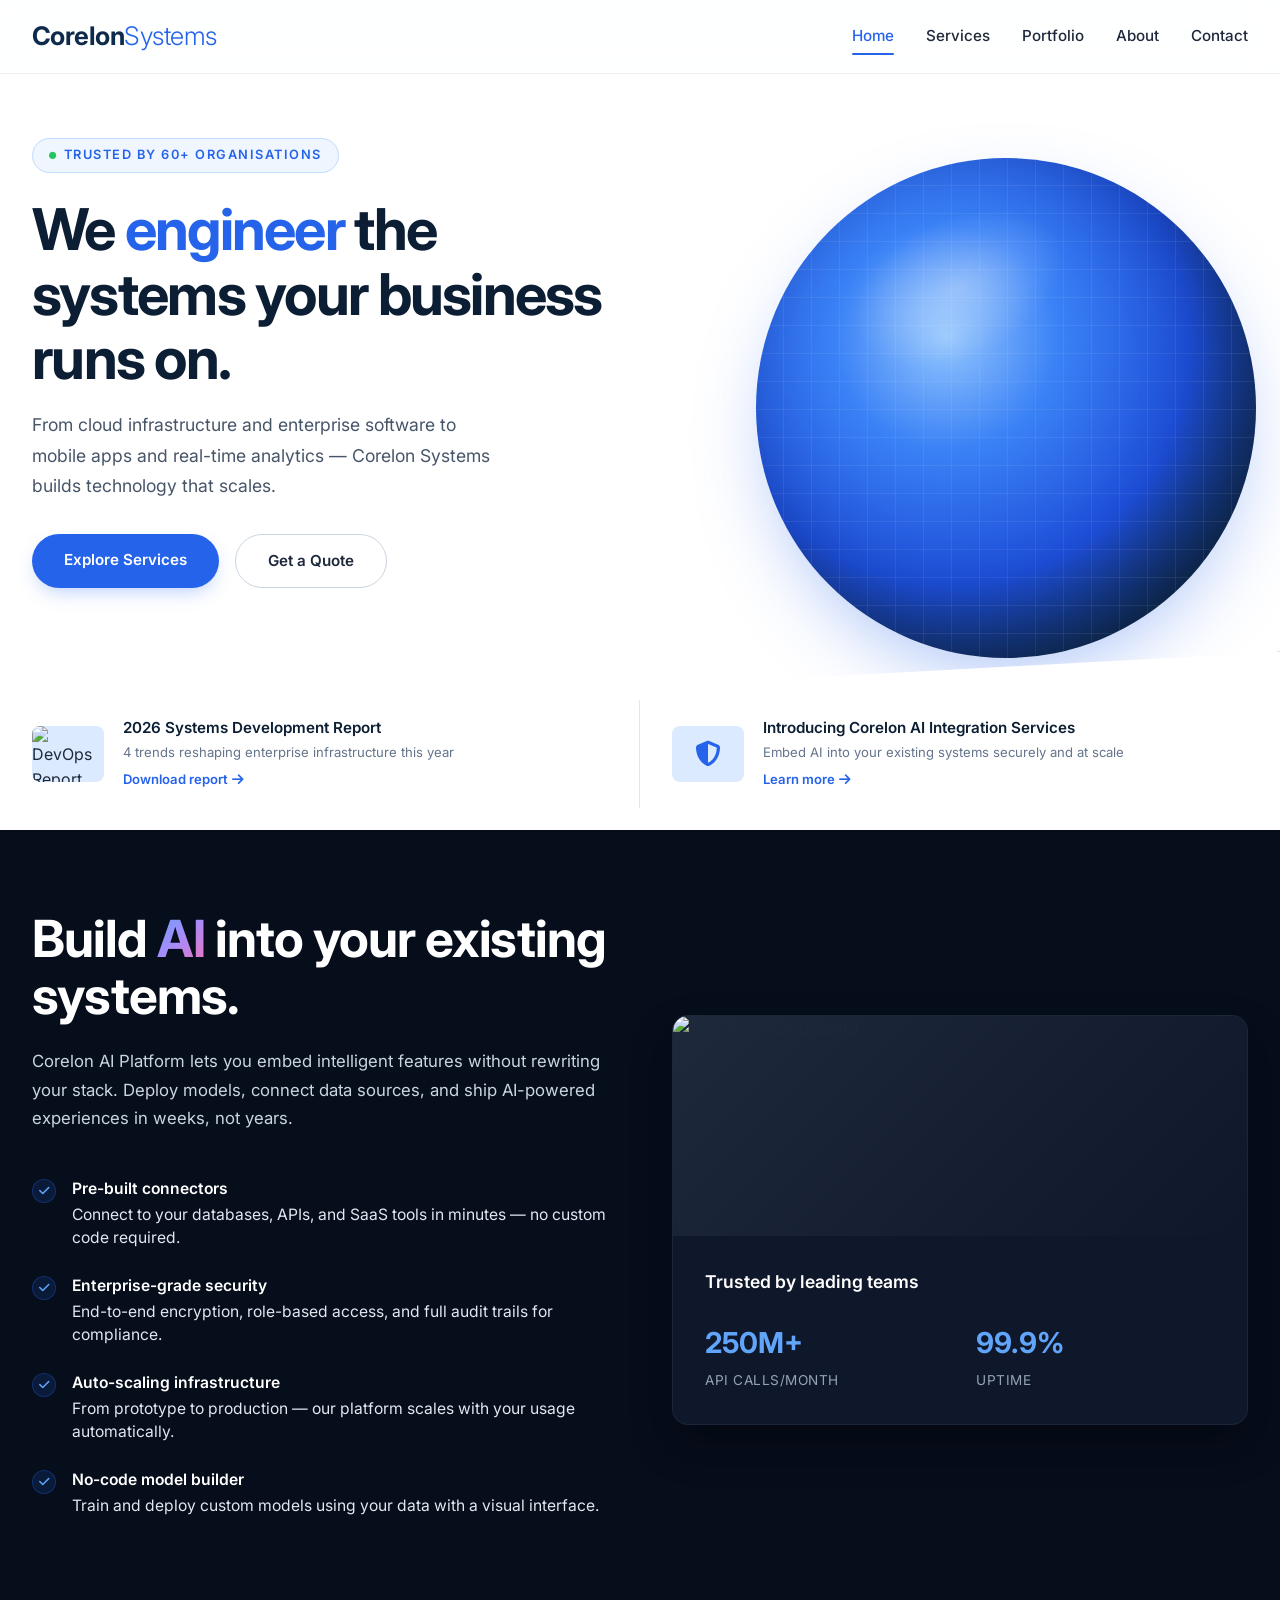
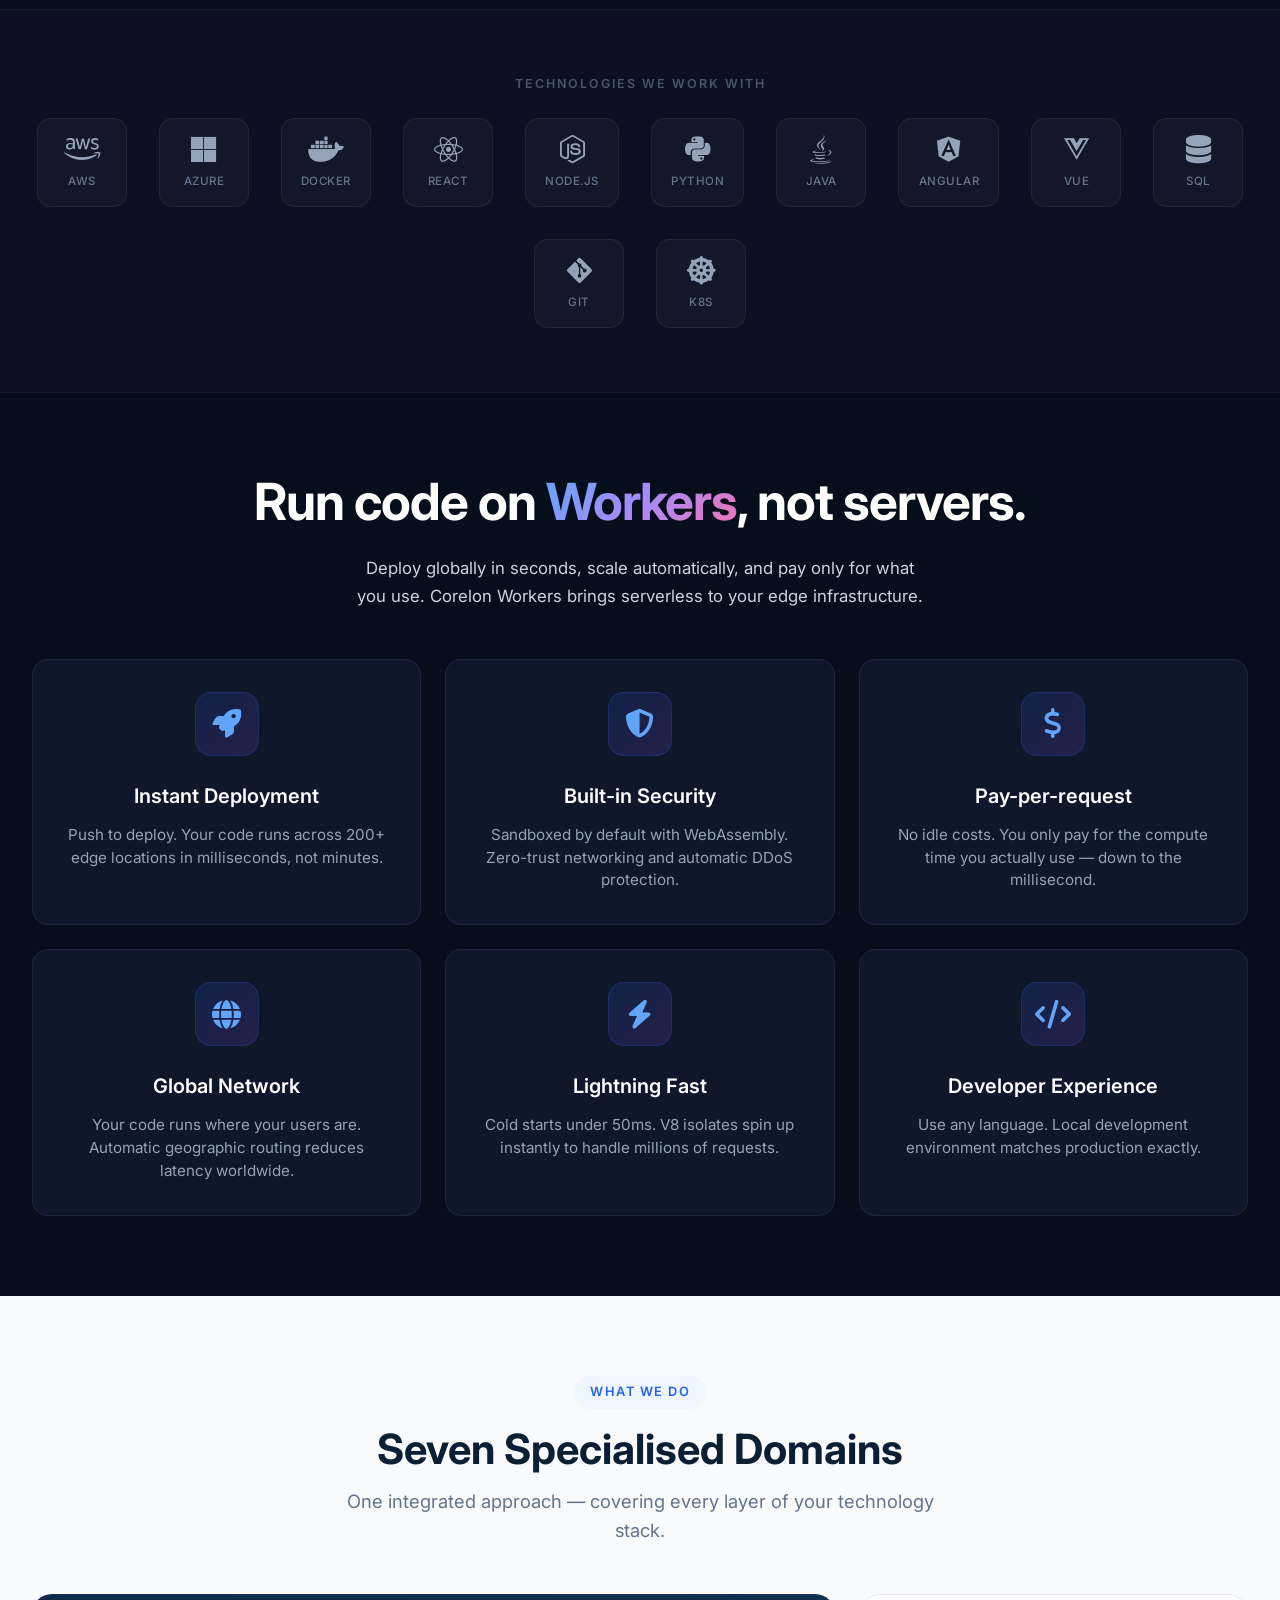
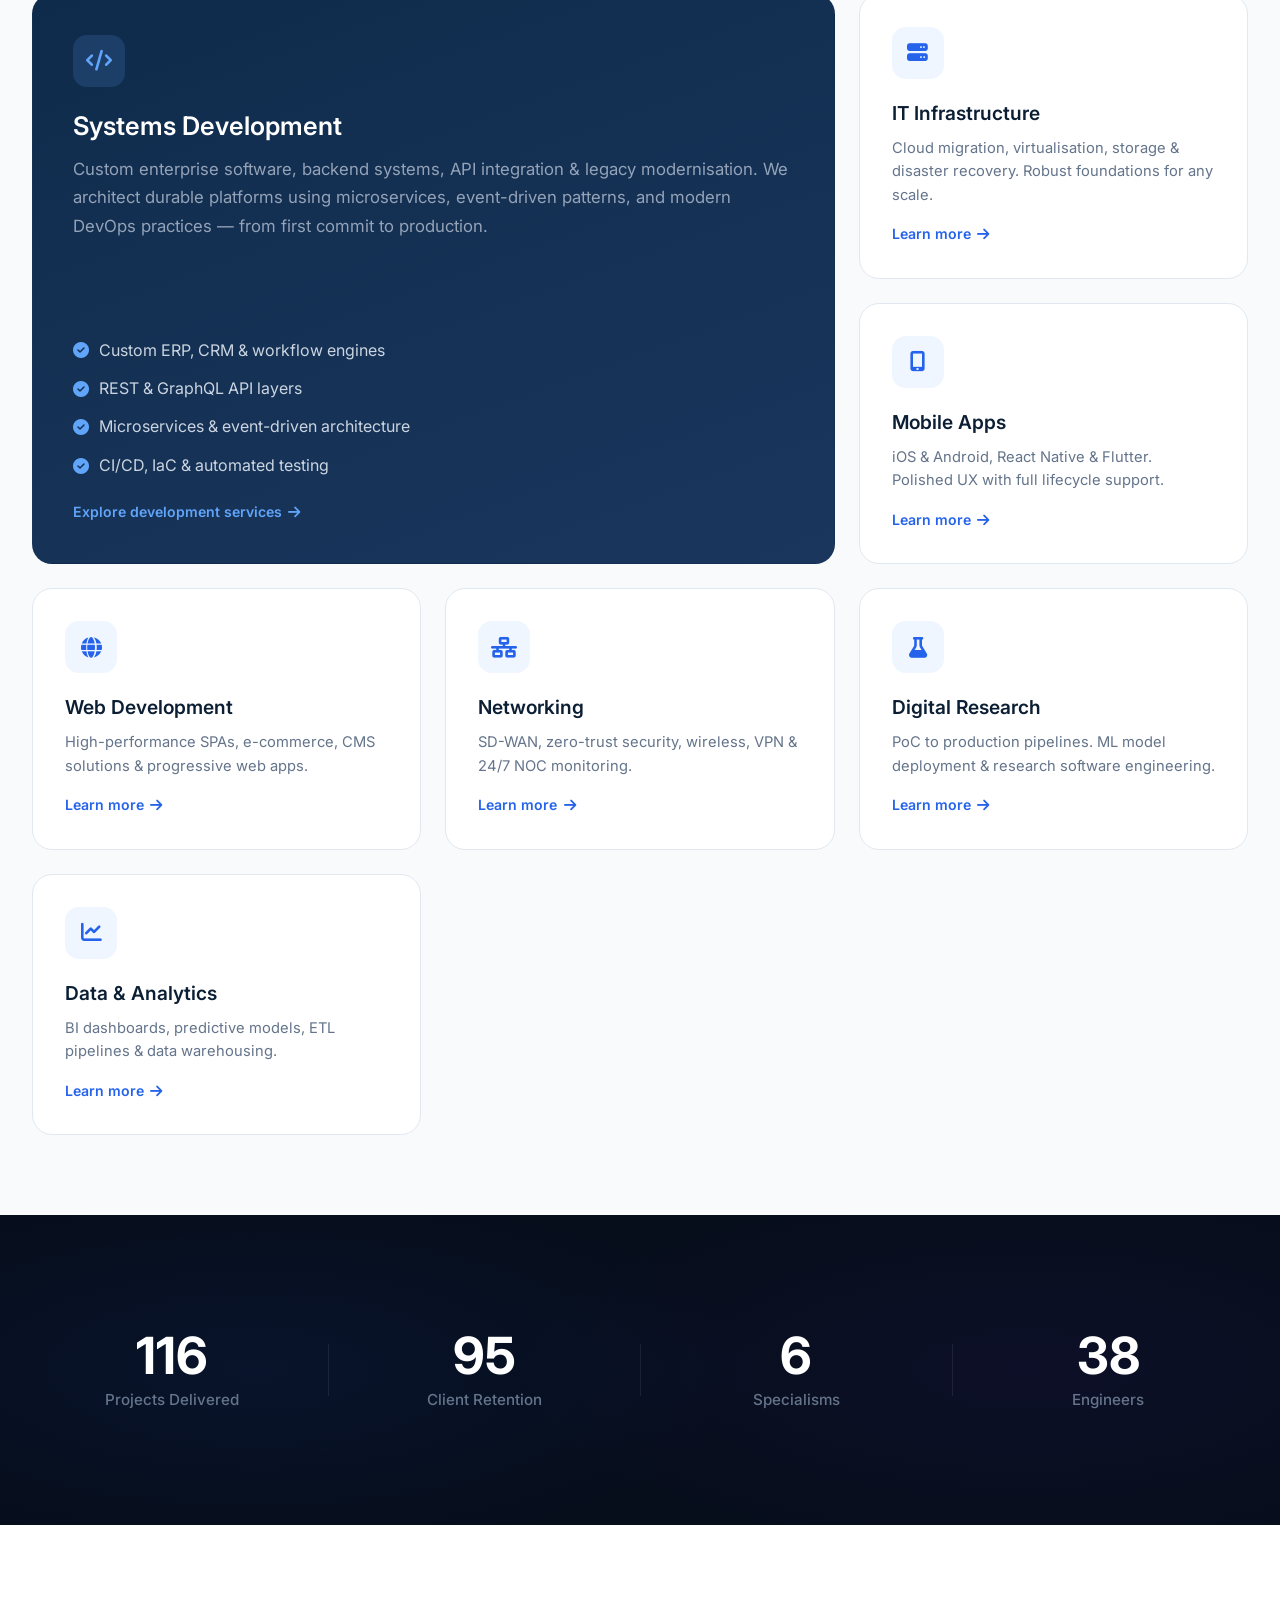
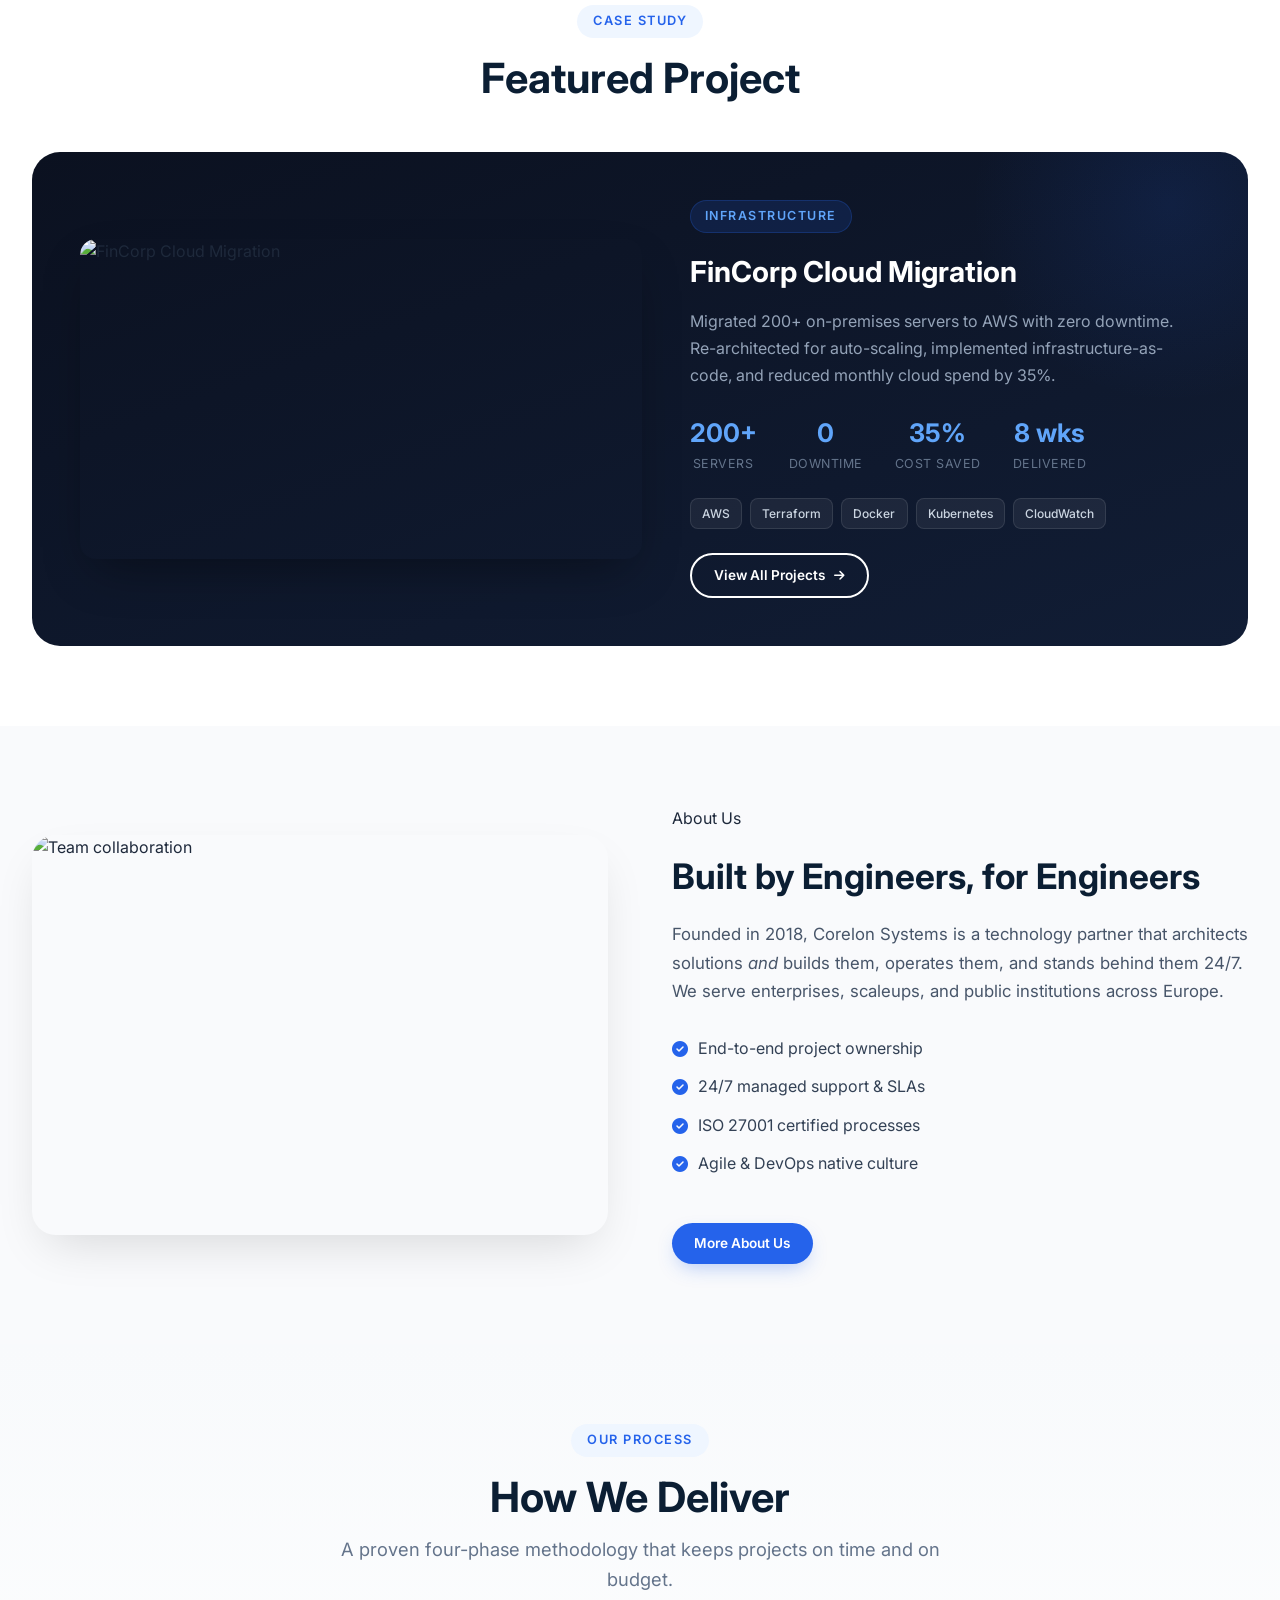
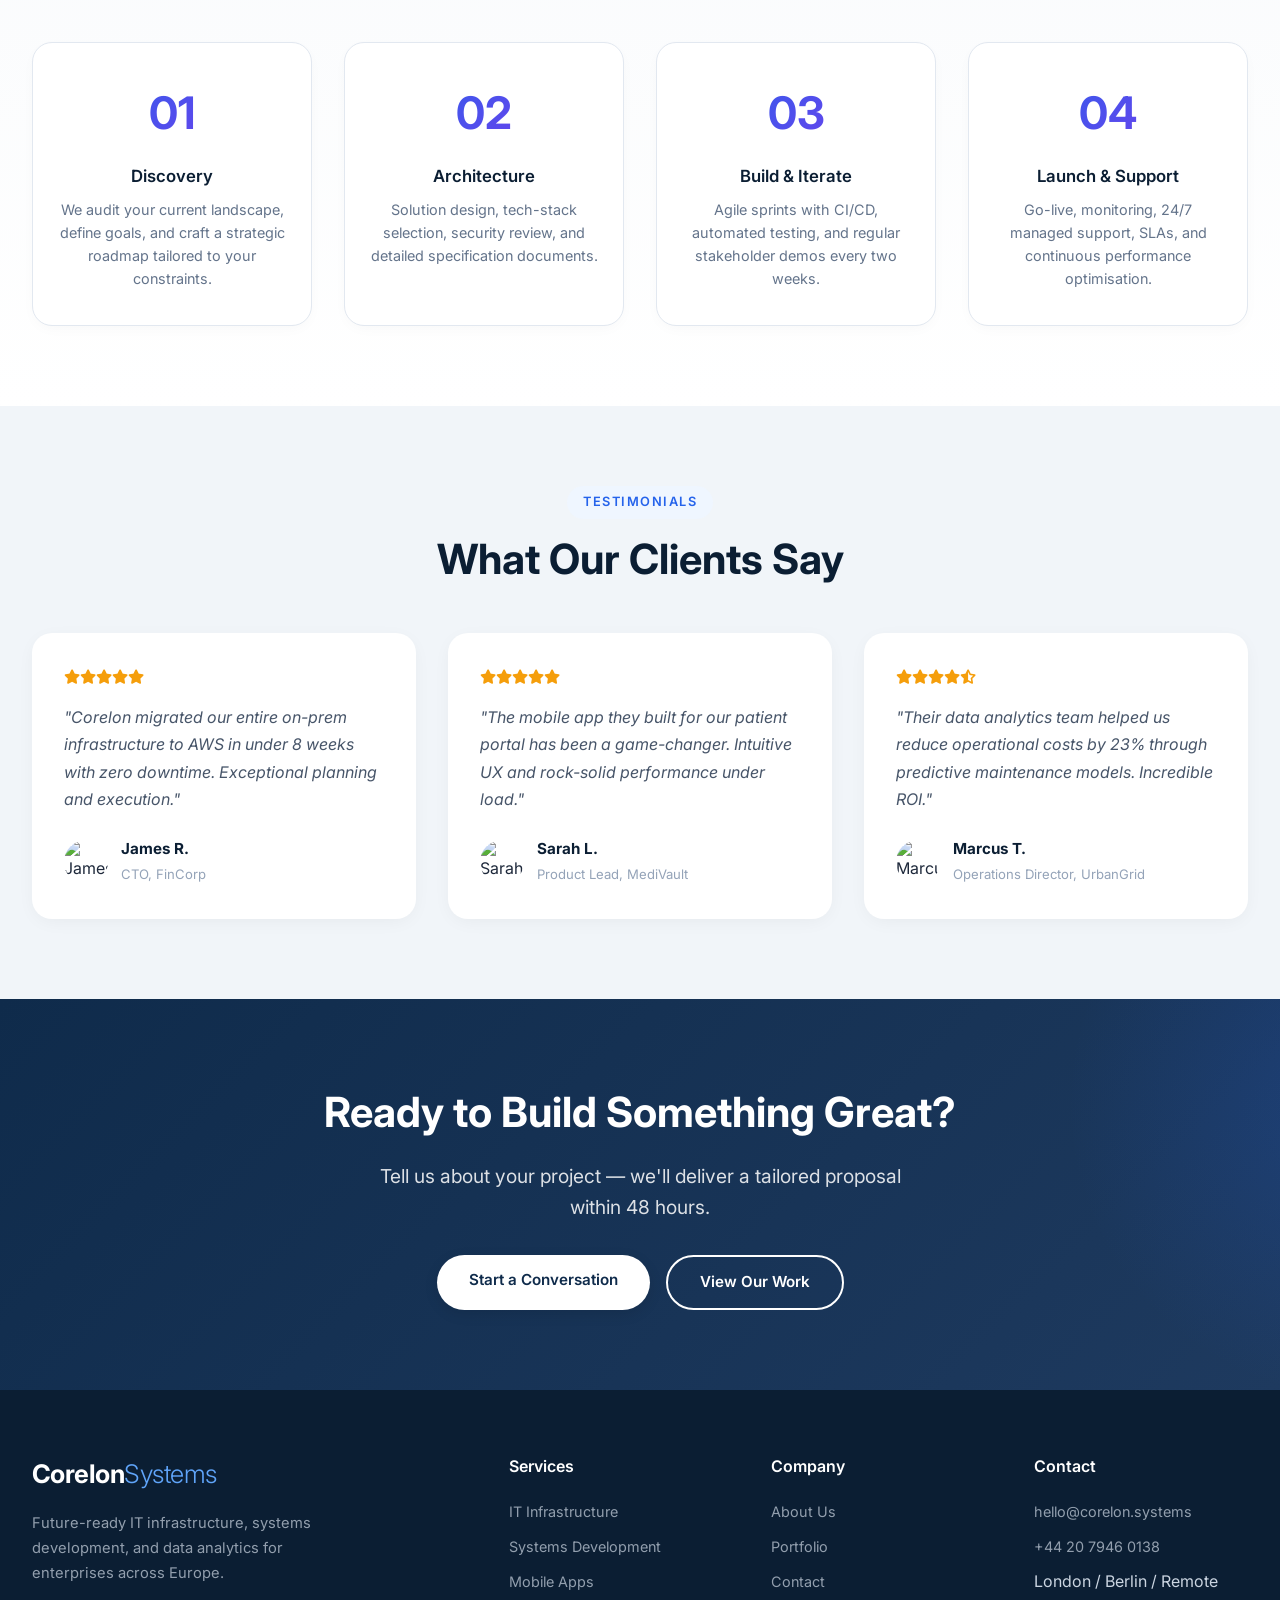
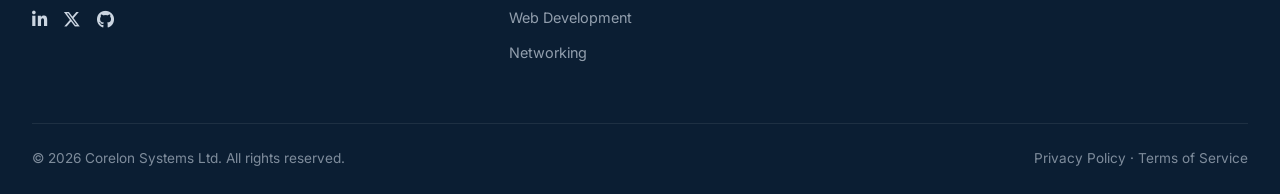
==== commit 74a98a49: "edit 2 bone" ====
--- a/index.html
+++ b/index.html
@@ -73,6 +73,64 @@
             </div>
         </section>
 
+        <!-- ====== AI PLATFORM ====== -->
+        <section class="ai-platform-section">
+            <div class="container">
+                <div class="ai-platform-content reveal-left">
+                    <h2>Build <span class="ai-gradient">AI</span> into your existing systems.</h2>
+                    <p>Corelon AI Platform lets you embed intelligent features without rewriting your stack. Deploy models, connect data sources, and ship AI-powered experiences in weeks, not years.</p>
+                    <ul class="ai-features-list">
+                        <li>
+                            <div class="feature-icon"><i class="fas fa-check"></i></div>
+                            <div>
+                                <strong>Pre-built connectors</strong>
+                                Connect to your databases, APIs, and SaaS tools in minutes — no custom code required.
+                            </div>
+                        </li>
+                        <li>
+                            <div class="feature-icon"><i class="fas fa-check"></i></div>
+                            <div>
+                                <strong>Enterprise-grade security</strong>
+                                End-to-end encryption, role-based access, and full audit trails for compliance.
+                            </div>
+                        </li>
+                        <li>
+                            <div class="feature-icon"><i class="fas fa-check"></i></div>
+                            <div>
+                                <strong>Auto-scaling infrastructure</strong>
+                                From prototype to production — our platform scales with your usage automatically.
+                            </div>
+                        </li>
+                        <li>
+                            <div class="feature-icon"><i class="fas fa-check"></i></div>
+                            <div>
+                                <strong>No-code model builder</strong>
+                                Train and deploy custom models using your data with a visual interface.
+                            </div>
+                        </li>
+                    </ul>
+                </div>
+                <div class="ai-card reveal-right">
+                    <div class="ai-card-image">
+                        <img src="https://images.unsplash.com/photo-1677442136019-21780ecad995?ixlib=rb-4.0.3&auto=format&fit=crop&w=800&q=80" alt="AI Platform Dashboard">
+                    </div>
+                    <div class="ai-card-body">
+                        <h3 class="ai-card-title">Trusted by leading teams</h3>
+                        <div class="ai-metrics-row">
+                            <div class="ai-metric">
+                                <div class="num">250M+</div>
+                                <div class="lbl">API Calls/Month</div>
+                            </div>
+                            <div class="ai-metric">
+                                <div class="num">99.9%</div>
+                                <div class="lbl">Uptime</div>
+                            </div>
+                        </div>
+                    </div>
+                </div>
+            </div>
+        </section>
+
         <!-- ====== TECH STACK ====== -->
         <section class="tech-stack-section">
             <div class="container">
@@ -94,6 +152,48 @@
             </div>
         </section>
 
+        <!-- ====== WORKERS ====== -->
+        <section class="workers-section">
+            <div class="container">
+                <div class="workers-content reveal">
+                    <h2>Run code on <span class="workers-gradient">Workers</span>, not servers.</h2>
+                    <p>Deploy globally in seconds, scale automatically, and pay only for what you use. Corelon Workers brings serverless to your edge infrastructure.</p>
+                </div>
+                <div class="workers-grid">
+                    <div class="worker-card reveal">
+                        <div class="worker-icon"><i class="fas fa-rocket"></i></div>
+                        <h3>Instant Deployment</h3>
+                        <p>Push to deploy. Your code runs across 200+ edge locations in milliseconds, not minutes.</p>
+                    </div>
+                    <div class="worker-card reveal">
+                        <div class="worker-icon"><i class="fas fa-shield-alt"></i></div>
+                        <h3>Built-in Security</h3>
+                        <p>Sandboxed by default with WebAssembly. Zero-trust networking and automatic DDoS protection.</p>
+                    </div>
+                    <div class="worker-card reveal">
+                        <div class="worker-icon"><i class="fas fa-dollar-sign"></i></div>
+                        <h3>Pay-per-request</h3>
+                        <p>No idle costs. You only pay for the compute time you actually use — down to the millisecond.</p>
+                    </div>
+                    <div class="worker-card reveal">
+                        <div class="worker-icon"><i class="fas fa-globe"></i></div>
+                        <h3>Global Network</h3>
+                        <p>Your code runs where your users are. Automatic geographic routing reduces latency worldwide.</p>
+                    </div>
+                    <div class="worker-card reveal">
+                        <div class="worker-icon"><i class="fas fa-bolt"></i></div>
+                        <h3>Lightning Fast</h3>
+                        <p>Cold starts under 50ms. V8 isolates spin up instantly to handle millions of requests.</p>
+                    </div>
+                    <div class="worker-card reveal">
+                        <div class="worker-icon"><i class="fas fa-code"></i></div>
+                        <h3>Developer Experience</h3>
+                        <p>Use any language. Local development environment matches production exactly.</p>
+                    </div>
+                </div>
+            </div>
+        </section>
+
         <!-- ====== BENTO SERVICES ====== -->
         <section class="bento-section">
             <div class="container">
--- a/css/styles.css
+++ b/css/styles.css
@@ -1204,6 +1204,233 @@
     color: #64748b;
 }
 
+/* ---------- LANDING PAGE: AI Platform section ---------- */
+.ai-platform-section {
+    background: #060d1b;
+    padding: 5rem 0;
+    position: relative;
+    overflow: hidden;
+}
+.ai-platform-section .container {
+    display: grid;
+    grid-template-columns: 1fr 1fr;
+    gap: 4rem;
+    align-items: center;
+}
+.ai-platform-content h2 {
+    font-size: 3.2rem;
+    font-weight: 700;
+    line-height: 1.1;
+    color: #fff;
+    margin-bottom: 1.5rem;
+    letter-spacing: -0.02em;
+}
+.ai-platform-content h2 .ai-gradient {
+    background: linear-gradient(135deg, #60a5fa 0%, #a78bfa 50%, #f472b6 100%);
+    -webkit-background-clip: text;
+    -webkit-text-fill-color: transparent;
+    background-clip: text;
+}
+.ai-platform-content p {
+    font-size: 1.05rem;
+    color: #cbd5e1;
+    line-height: 1.7;
+    margin-bottom: 2rem;
+}
+.ai-features-list {
+    list-style: none;
+    padding: 0;
+    margin: 0;
+}
+.ai-features-list li {
+    display: flex;
+    align-items: flex-start;
+    gap: 1rem;
+    padding: 0.75rem 0;
+    color: #e2e8f0;
+    font-size: 0.98rem;
+    line-height: 1.5;
+}
+.ai-features-list .feature-icon {
+    width: 24px;
+    height: 24px;
+    background: rgba(37,99,235,0.15);
+    border: 1px solid rgba(37,99,235,0.3);
+    border-radius: 50%;
+    display: flex;
+    align-items: center;
+    justify-content: center;
+    flex-shrink: 0;
+    margin-top: 2px;
+    color: #60a5fa;
+    font-size: 0.75rem;
+}
+.ai-features-list .feature-icon i {
+    font-size: 0.75rem;
+}
+.ai-features-list strong {
+    color: #fff;
+    font-weight: 600;
+    display: block;
+    margin-bottom: 0.15rem;
+}
+
+/* AI Card */
+.ai-card {
+    background: #0f172a;
+    border: 1px solid rgba(148,163,184,0.1);
+    border-radius: 16px;
+    overflow: hidden;
+    box-shadow: 0 20px 40px rgba(0,0,0,0.3);
+}
+.ai-card-image {
+    width: 100%;
+    height: 220px;
+    background: linear-gradient(135deg, #1e293b 0%, #0f172a 100%);
+    position: relative;
+    overflow: hidden;
+}
+.ai-card-image img {
+    width: 100%;
+    height: 100%;
+    object-fit: cover;
+}
+.ai-card-body {
+    padding: 2rem;
+}
+.ai-card-title {
+    font-size: 1.1rem;
+    font-weight: 600;
+    color: #fff;
+    margin-bottom: 1.5rem;
+}
+.ai-metrics-row {
+    display: flex;
+    gap: 2rem;
+}
+.ai-metric {
+    flex: 1;
+}
+.ai-metric .num {
+    font-size: 1.8rem;
+    font-weight: 700;
+    color: #60a5fa;
+    margin-bottom: 0.25rem;
+}
+.ai-metric .lbl {
+    font-size: 0.85rem;
+    color: #94a3b8;
+    text-transform: uppercase;
+    letter-spacing: 0.5px;
+}
+
+/* Responsive */
+@media (max-width: 960px) {
+    .ai-platform-section .container { grid-template-columns: 1fr; text-align: center; }
+    .ai-platform-content h2 { font-size: 2.4rem; text-align: center; }
+    .ai-features-list li { justify-content: center; }
+    .ai-metrics-row { justify-content: center; }
+}
+@media (max-width: 600px) {
+    .ai-platform-section { padding: 3rem 0; }
+    .ai-platform-content h2 { font-size: 2rem; }
+    .ai-card-body { padding: 1.5rem; }
+    .ai-metrics-row { gap: 1rem; }
+    .ai-metric .num { font-size: 1.5rem; }
+}
+
+/* ---------- LANDING PAGE: Workers section ---------- */
+.workers-section {
+    background: #060d1b;
+    padding: 5rem 0;
+    position: relative;
+    overflow: hidden;
+}
+.workers-section .container {
+    max-width: 1280px;
+}
+.workers-content {
+    text-align: center;
+    margin-bottom: 3rem;
+}
+.workers-content h2 {
+    font-size: 3.2rem;
+    font-weight: 700;
+    line-height: 1.1;
+    color: #fff;
+    margin-bottom: 1.5rem;
+    letter-spacing: -0.02em;
+}
+.workers-content h2 .workers-gradient {
+    background: linear-gradient(135deg, #60a5fa 0%, #a78bfa 50%, #f472b6 100%);
+    -webkit-background-clip: text;
+    -webkit-text-fill-color: transparent;
+    background-clip: text;
+}
+.workers-content p {
+    font-size: 1.05rem;
+    color: #cbd5e1;
+    line-height: 1.7;
+    max-width: 580px;
+    margin: 0 auto;
+}
+
+/* Workers Grid */
+.workers-grid {
+    display: grid;
+    grid-template-columns: repeat(3, 1fr);
+    gap: 1.5rem;
+}
+.worker-card {
+    background: #0f172a;
+    border: 1px solid rgba(148,163,184,0.1);
+    border-radius: 16px;
+    padding: 2rem;
+    text-align: center;
+    transition: transform 0.2s, box-shadow 0.2s;
+}
+.worker-card:hover {
+    transform: translateY(-4px);
+    box-shadow: 0 12px 24px rgba(0,0,0,0.3);
+}
+.worker-icon {
+    width: 64px;
+    height: 64px;
+    background: linear-gradient(135deg, rgba(37,99,235,0.15) 0%, rgba(168,85,247,0.15) 100%);
+    border: 1px solid rgba(37,99,235,0.2);
+    border-radius: 16px;
+    display: flex;
+    align-items: center;
+    justify-content: center;
+    margin: 0 auto 1.5rem;
+    font-size: 1.8rem;
+    color: #60a5fa;
+}
+.worker-card h3 {
+    font-size: 1.25rem;
+    font-weight: 600;
+    color: #fff;
+    margin-bottom: 0.75rem;
+}
+.worker-card p {
+    font-size: 0.95rem;
+    color: #94a3b8;
+    line-height: 1.5;
+    margin: 0;
+}
+
+/* Responsive */
+@media (max-width: 960px) {
+    .workers-grid { grid-template-columns: repeat(2, 1fr); }
+    .workers-content h2 { font-size: 2.4rem; }
+}
+@media (max-width: 600px) {
+    .workers-section { padding: 3rem 0; }
+    .workers-grid { grid-template-columns: 1fr; }
+    .workers-content h2 { font-size: 2rem; }
+    .worker-card { padding: 1.5rem; }
+}
+
 /* ---------- LANDING PAGE: cloudflare-style white hero ---------- */
 .hero-cf {
     background: #fff;
@@ -1320,7 +1547,7 @@
     position: relative;
     z-index: 2;
     clip-path: polygon(0 70px, 100% 0, 100% 100%, 0 100%);
-    filter: drop-shadow(0 -2px 0 #2563eb);
+    filter: drop-shadow(0 -2px 0 #2563eb) drop-shadow(0 4px 6px rgba(0,0,0,0.08));
 }
 .announce-grid {
     display: grid;
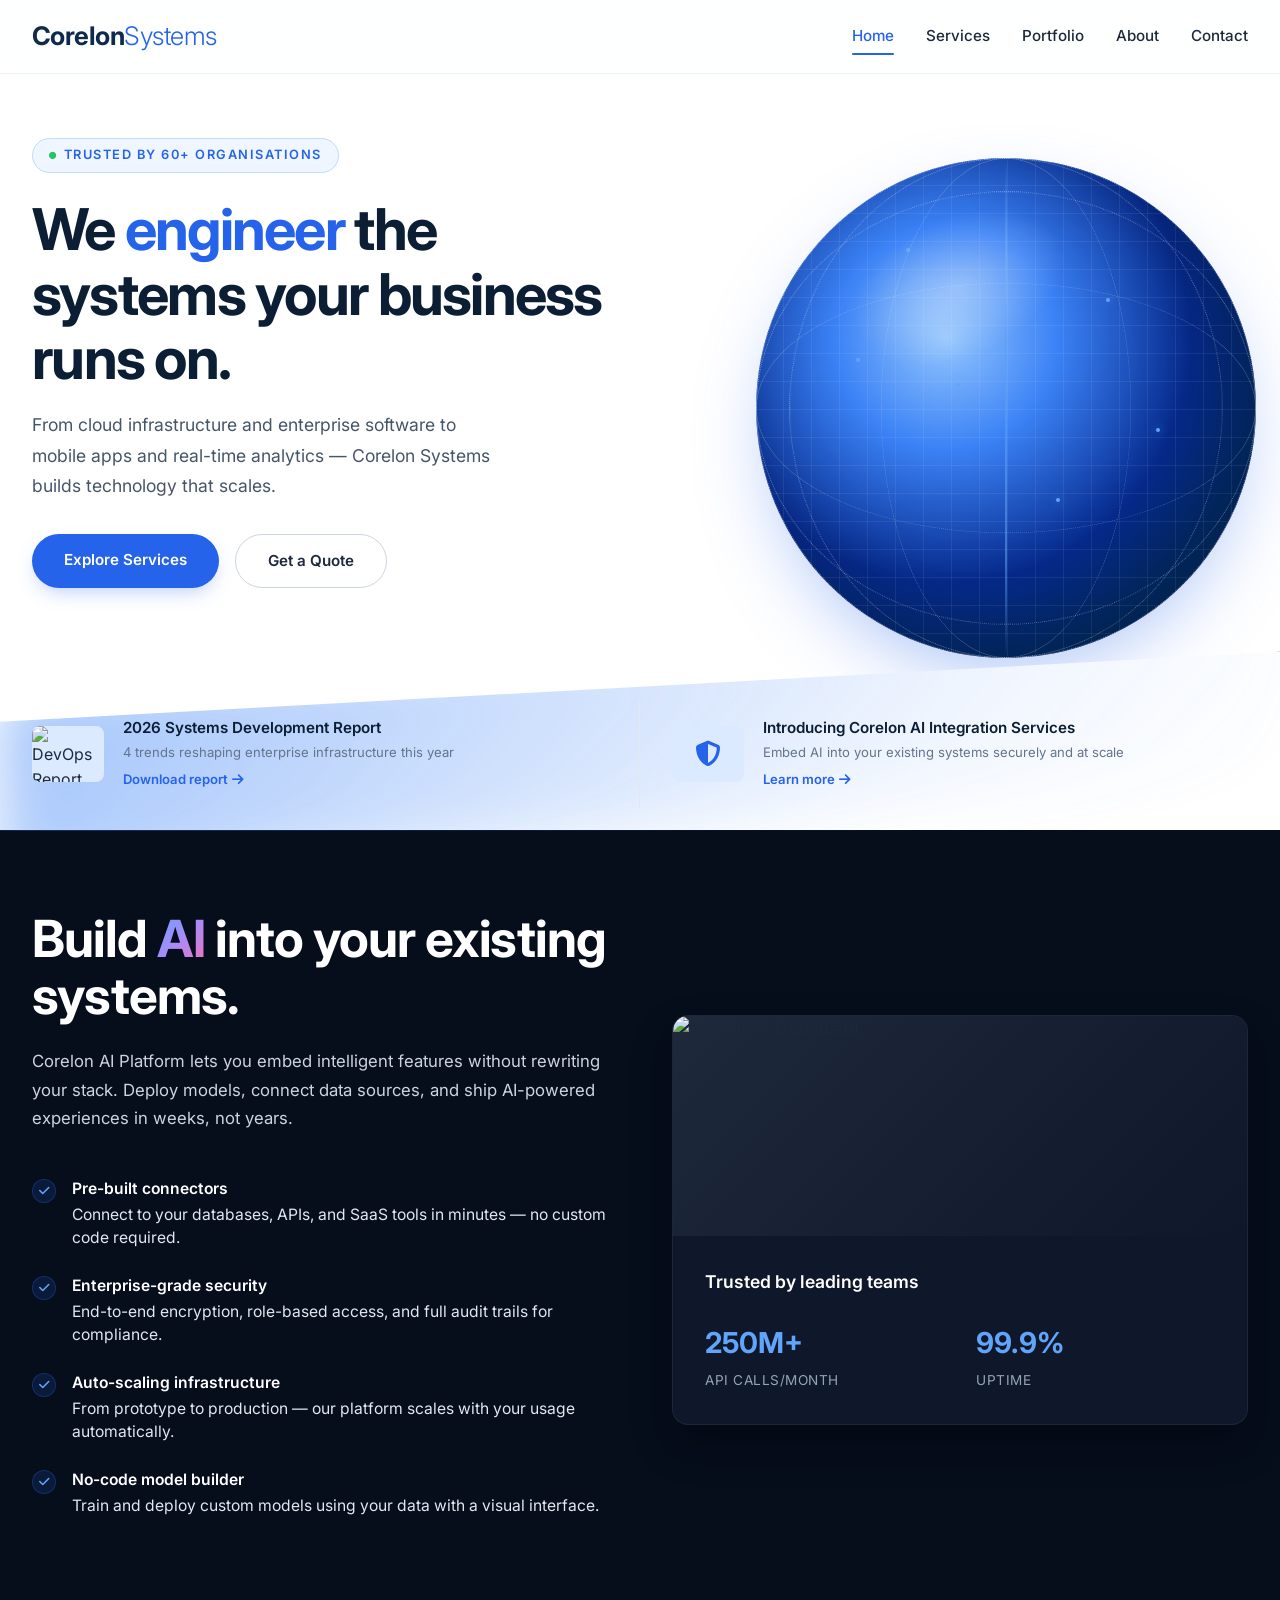
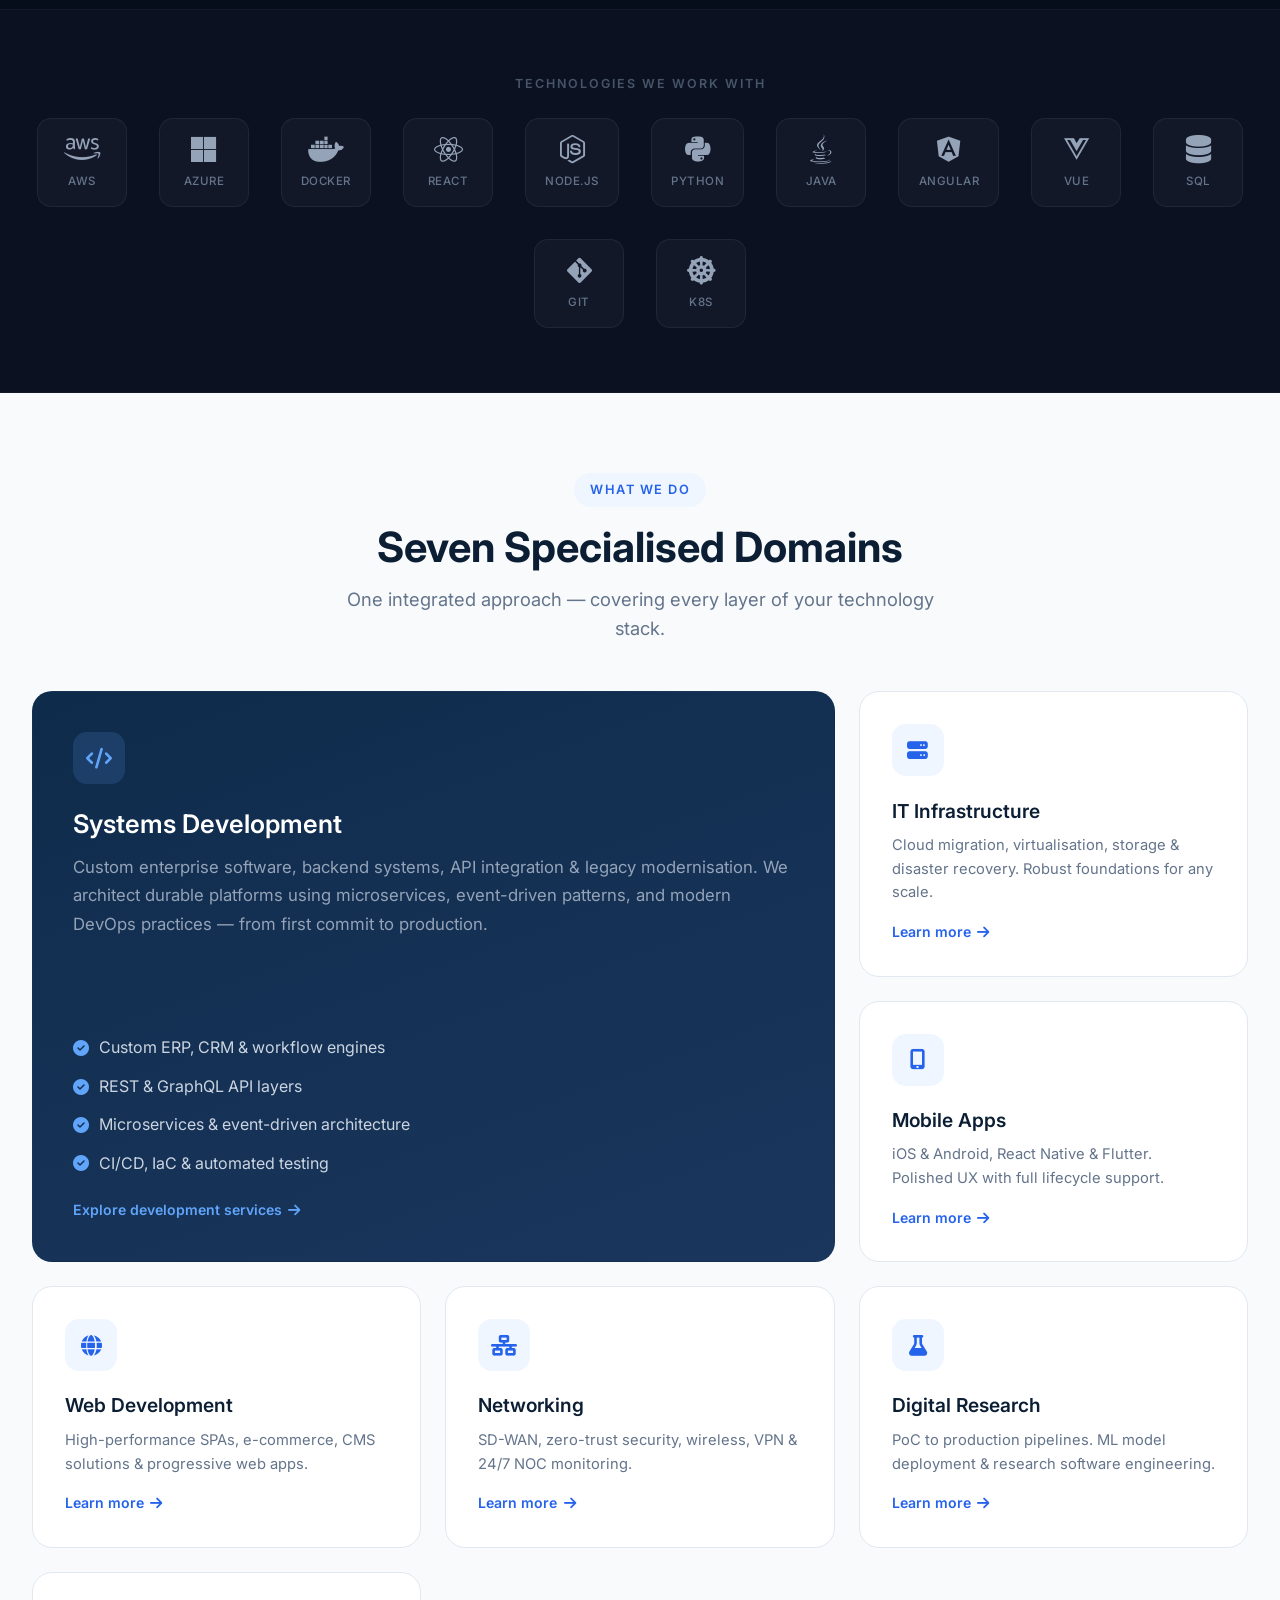
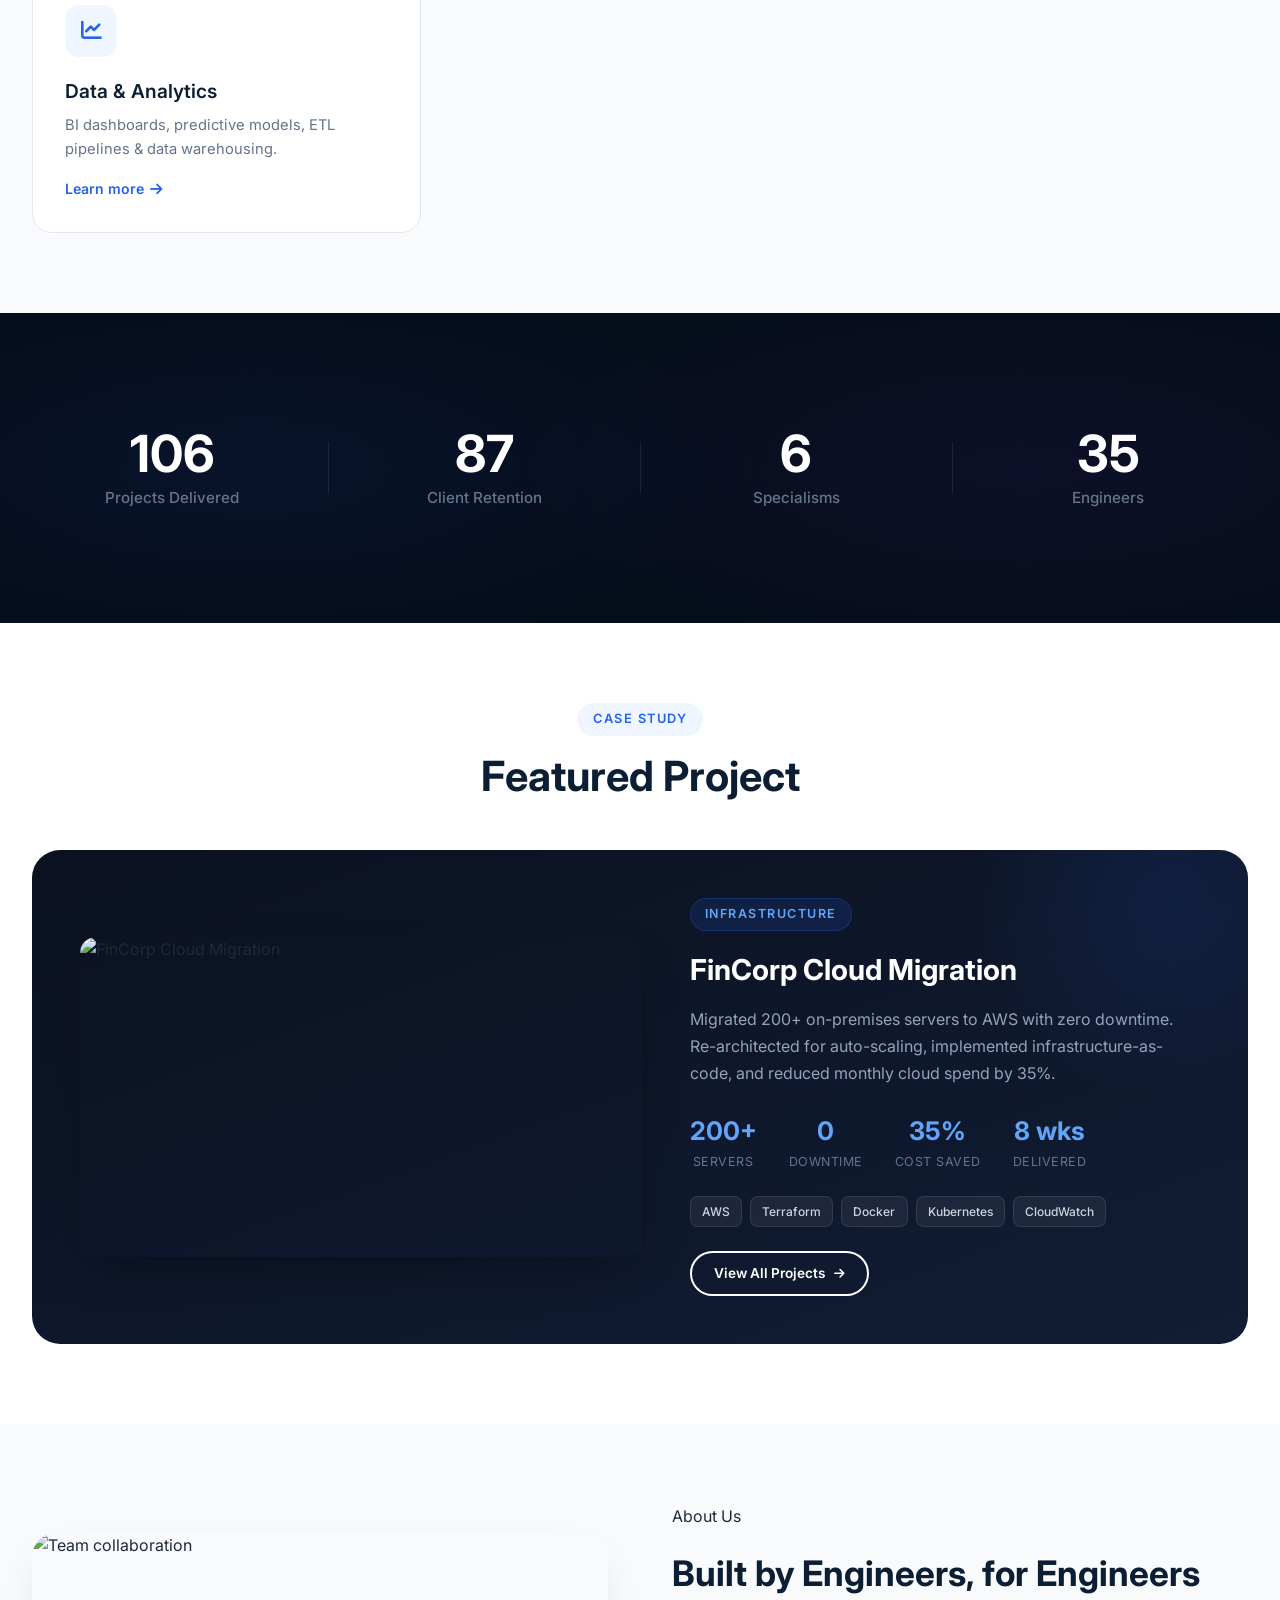
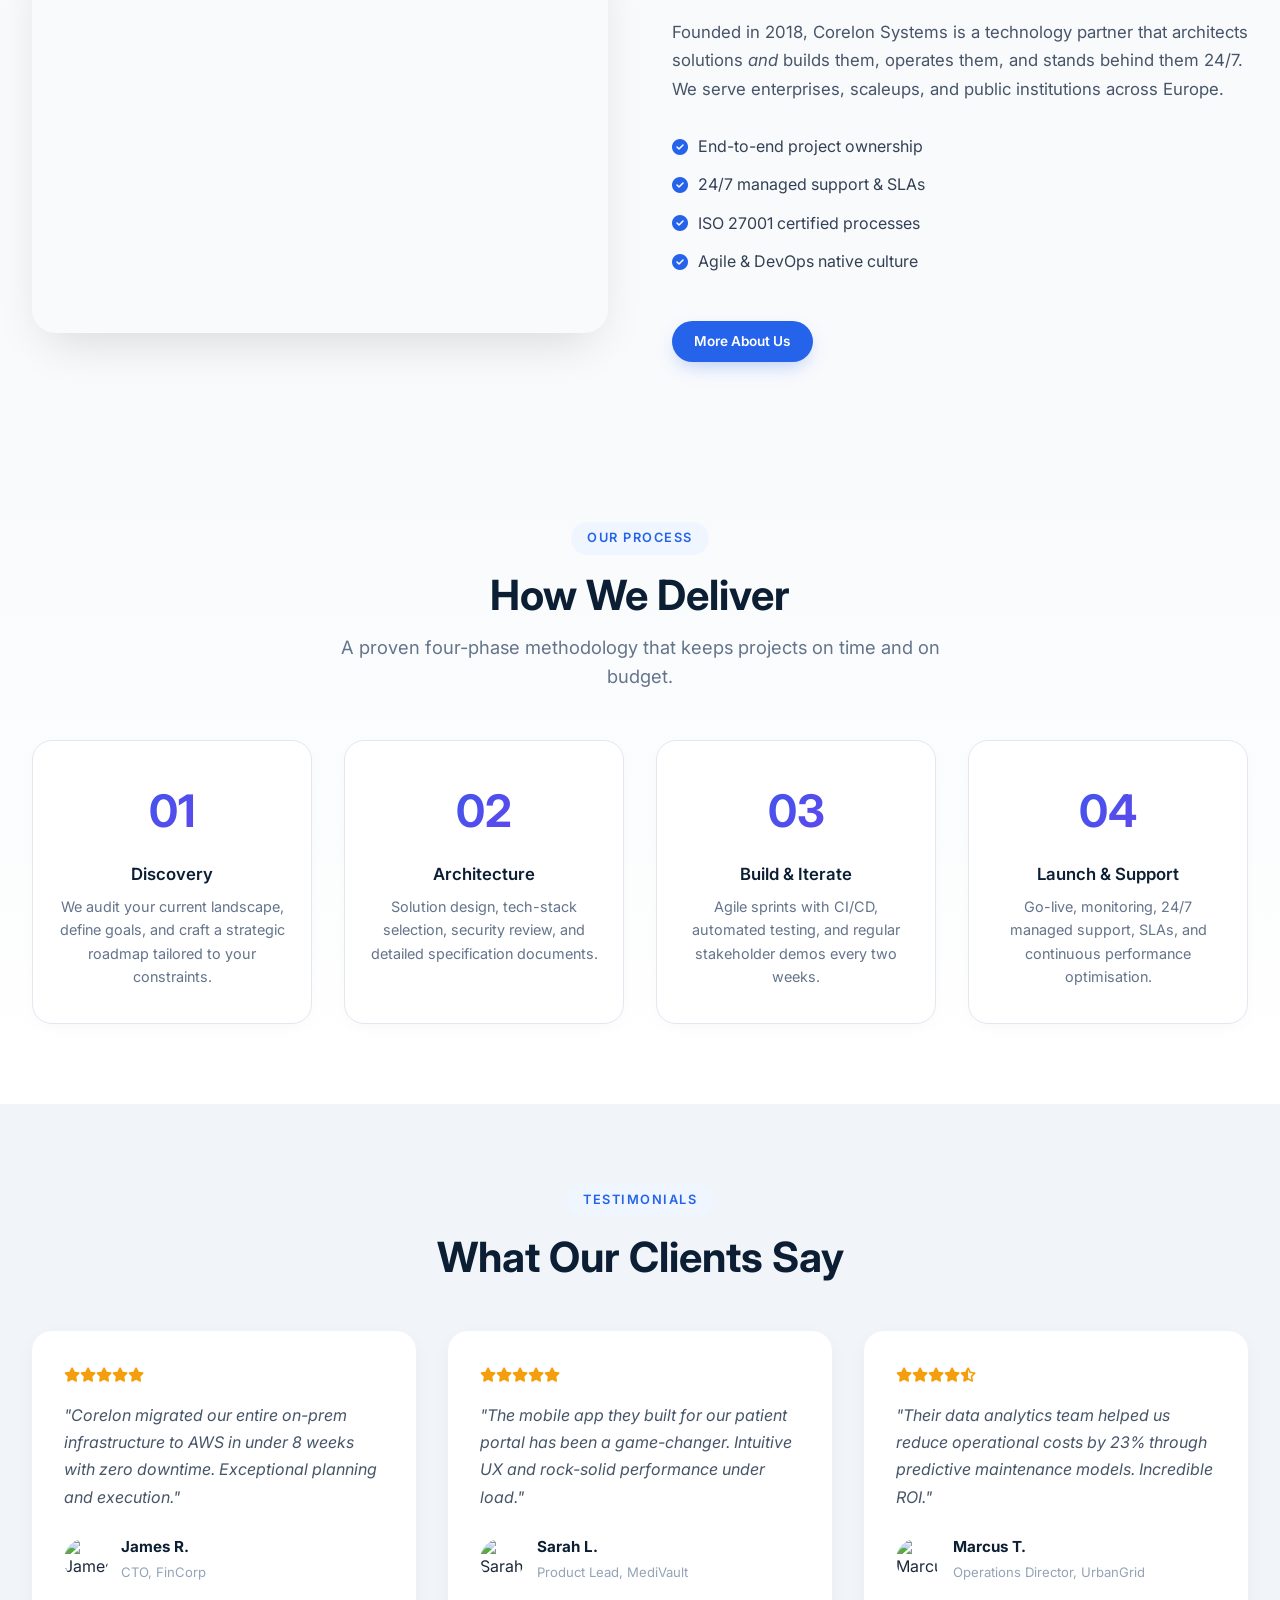
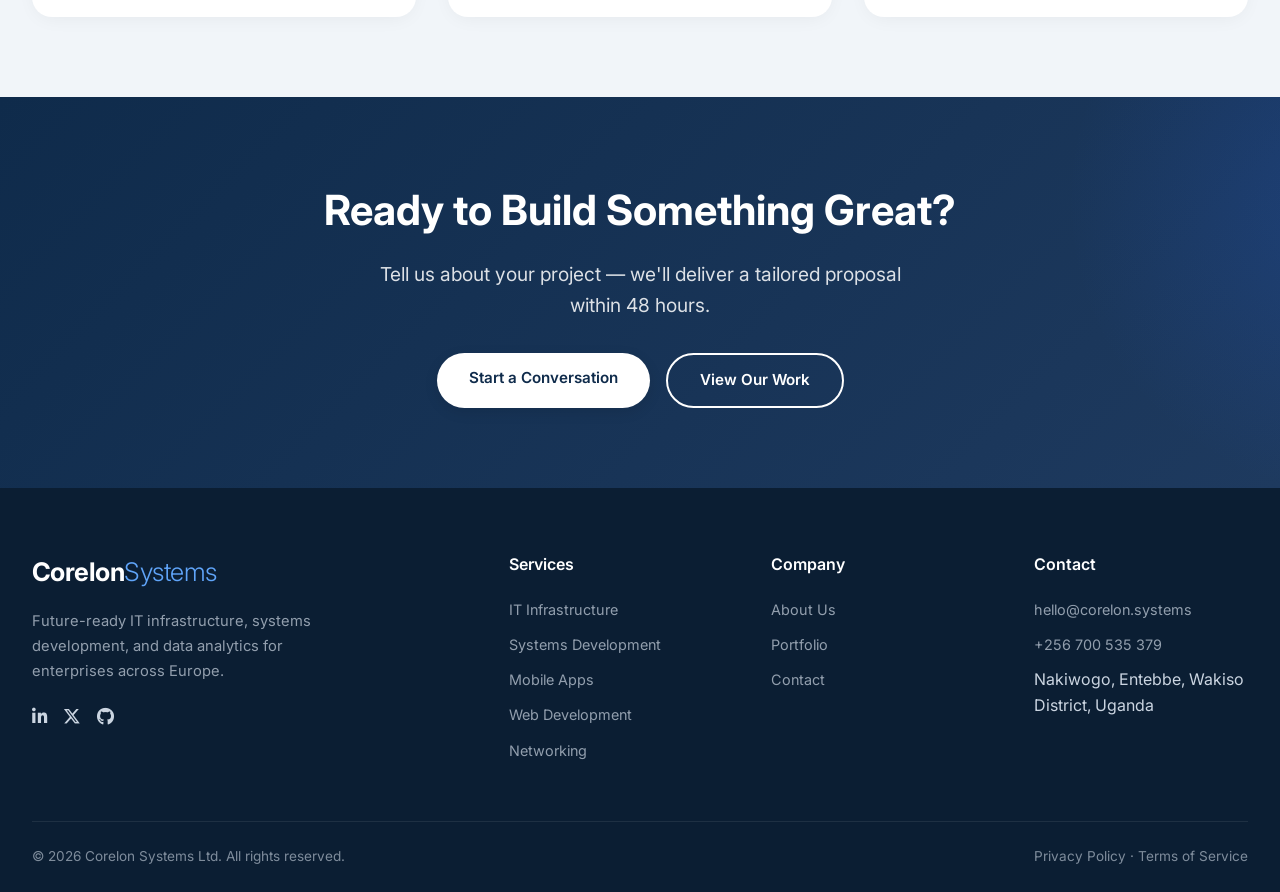
==== commit 0827d8af: "done this" ====
--- a/index.html
+++ b/index.html
@@ -43,7 +43,28 @@
                     </div>
                 </div>
                 <div class="hero-orb-wrap reveal-right">
-                    <div class="hero-orb"></div>
+                    <div class="hero-orb"><div class="globe">
+                        <!-- Latitude circles -->
+                        <div class="globe-circle"></div>
+                        <div class="globe-circle"></div>
+                        <div class="globe-circle"></div>
+                        <div class="globe-circle"></div>
+                        <div class="globe-circle"></div>
+                        <div class="globe-circle"></div>
+                        <div class="globe-circle"></div>
+                        <!-- Longitude lines -->
+                        <div class="globe-meridian"></div>
+                        <div class="globe-meridian"></div>
+                        <div class="globe-meridian"></div>
+                        <div class="globe-meridian"></div>
+                        <!-- Glowing dots -->
+                        <div class="globe-dot"></div>
+                        <div class="globe-dot"></div>
+                        <div class="globe-dot"></div>
+                        <div class="globe-dot"></div>
+                        <div class="globe-dot"></div>
+                        <div class="globe-dot"></div>
+                    </div></div>
                 </div>
             </div>
             <!-- Announcement strip -->
@@ -153,7 +174,7 @@
         </section>
 
         <!-- ====== WORKERS ====== -->
-        <section class="workers-section">
+        <!-- <section class="workers-section">
             <div class="container">
                 <div class="workers-content reveal">
                     <h2>Run code on <span class="workers-gradient">Workers</span>, not servers.</h2>
@@ -192,8 +213,10 @@
                     </div>
                 </div>
             </div>
-        </section>
-
+        </section> -->
+
+        <!-- ====== NETWORK ====== -->
+        <!-- 
         <!-- ====== BENTO SERVICES ====== -->
         <section class="bento-section">
             <div class="container">
@@ -463,8 +486,8 @@
                     <h4>Contact</h4>
                     <ul>
                         <li><a href="mailto:hello@corelon.systems">hello@corelon.systems</a></li>
-                        <li><a href="tel:+442079460138">+44 20 7946 0138</a></li>
-                        <li>London / Berlin / Remote</li>
+                        <li><a href="tel:+256700535379">+256 700 535 379</a></li>
+                        <li>Nakiwogo, Entebbe, Wakiso District, Uganda</li>
                     </ul>
                 </div>
             </div>
--- a/css/styles.css
+++ b/css/styles.css
@@ -1431,6 +1431,214 @@
     .worker-card { padding: 1.5rem; }
 }
 
+/* ---------- LANDING PAGE: Network section ---------- */
+.network-section {
+    background: #060d1b;
+    padding: 5rem 0;
+    position: relative;
+    overflow: hidden;
+}
+.network-section .container {
+    max-width: 1280px;
+}
+.network-content {
+    text-align: center;
+    margin-bottom: 4rem;
+}
+.network-content h2 {
+    font-size: 3.2rem;
+    font-weight: 700;
+    line-height: 1.1;
+    color: #fff;
+    margin-bottom: 1.5rem;
+    letter-spacing: -0.02em;
+}
+.network-content h2 .network-gradient {
+    background: linear-gradient(135deg, #60a5fa 0%, #a78bfa 50%, #f472b6 100%);
+    -webkit-background-clip: text;
+    -webkit-text-fill-color: transparent;
+    background-clip: text;
+}
+.network-content p {
+    font-size: 1.05rem;
+    color: #cbd5e1;
+    line-height: 1.7;
+    max-width: 580px;
+    margin: 0 auto;
+}
+
+/* Globe Container */
+/* Globe Container */
+.network-grid {
+    display: grid;
+    grid-template-columns: repeat(auto-fit, minmax(300px, 1fr));
+    gap: 2.5rem;
+    align-items: center;
+}
+.network-globe {
+    position: relative;
+    width: 100%;
+    max-width: 550px;
+    height: 500px;
+    margin: 0 auto;
+    perspective: 1000px;
+}
+
+/* Rotating Globe */
+.globe {
+    width: 100%;
+    height: 100%;
+    position: relative;
+    transform-style: preserve-3d;
+    animation: rotateGlobe 30s linear infinite;
+}
+
+@keyframes rotateGlobe {
+    0% { transform: rotateY(0deg) rotateX(10deg); }
+    100% { transform: rotateY(360deg) rotateX(10deg); }
+}
+
+/* Globe circles (latitude lines) */
+.globe-circle {
+    position: absolute;
+    width: 100%;
+    height: 100%;
+    border: 1px dotted rgba(243, 245, 248, 0.4);
+    border-radius: 50%;
+    top: 0;
+    left: 0;
+}
+
+/* Different sizes for latitude lines */
+.globe-circle:nth-child(1) {
+    transform: rotateY(0deg);
+}
+.globe-circle:nth-child(2) {
+    transform: rotateY(30deg);
+}
+.globe-circle:nth-child(3) {
+    transform: rotateY(60deg);
+}
+.globe-circle:nth-child(4) {
+    transform: rotateY(90deg);
+}
+.globe-circle:nth-child(5) {
+    transform: rotateX(90deg);
+}
+.globe-circle:nth-child(6) {
+    transform: rotateX(60deg);
+}
+.globe-circle:nth-child(7) {
+    transform: rotateX(30deg);
+}
+
+/* Longitude lines */
+.globe-meridian {
+    position: absolute;
+    width: 100%;
+    height: 100%;
+    top: 0;
+    left: 0;
+}
+.globe-meridian::before,
+.globe-meridian::after {
+    content: '';
+    position: absolute;
+    width: 1px;
+    height: 100%;
+    background: linear-gradient(to bottom, 
+        transparent 0%, 
+        rgba(96, 165, 250, 0.3) 20%, 
+        rgba(96, 165, 250, 0.3) 80%, 
+        transparent 100%);
+    left: 50%;
+    transform: translateX(-50%);
+}
+.globe-meridian:nth-child(8) { transform: rotateY(0deg); }
+.globe-meridian:nth-child(9) { transform: rotateY(45deg); }
+.globe-meridian:nth-child(10) { transform: rotateY(90deg); }
+.globe-meridian:nth-child(11) { transform: rotateY(135deg); }
+
+/* Glowing dots on globe surface */
+.globe-dot {
+    position: absolute;
+    width: 4px;
+    height: 4px;
+    background: #60a5fa;
+    border-radius: 50%;
+    box-shadow: 0 0 10px rgba(96, 165, 250, 0.8);
+    animation: twinkle 3s ease-in-out infinite;
+}
+
+@keyframes twinkle {
+    0%, 100% { opacity: 0.3; transform: scale(1); }
+    50% { opacity: 1; transform: scale(1.5); }
+}
+
+/* Position dots around the globe */
+.globe-dot:nth-child(12) { top: 18%; left: 30%; animation-delay: 0s; }
+.globe-dot:nth-child(13) { top: 28%; left: 70%; animation-delay: 0.4s; }
+.globe-dot:nth-child(14) { top: 40%; left: 20%; animation-delay: 0.8s; }
+.globe-dot:nth-child(15) { top: 54%; left: 80%; animation-delay: 1.2s; }
+.globe-dot:nth-child(16) { top: 68%; left: 60%; animation-delay: 1.6s; }
+.globe-dot:nth-child(17) { top: 45%; left: 40%; animation-delay: 2s; }
+.globe-dot:nth-child(18) { top: 30%; left: 55%; animation-delay: 2.4s; }
+.globe-dot:nth-child(19) { top: 60%; left: 35%; animation-delay: 2.8s; }
+.globe-dot:nth-child(20) { top: 25%; left: 40%; animation-delay: 3.2s; }
+
+/* Responsive */
+@media (max-width: 960px) {
+    .network-content h2 { font-size: 2.4rem; }
+    .network-grid { height: 400px; }
+}
+@media (max-width: 960px) {
+    .network-grid { grid-template-columns: 1fr; }
+    .network-content h2 { font-size: 2.4rem; }
+}
+@media (max-width: 600px) {
+    .network-section { padding: 3rem 0; }
+    .network-content h2 { font-size: 2rem; }
+}
+
+/* Typewriter services */
+.network-services {
+    color: #cbd5e1;
+}
+.network-services p {
+    font-size: 0.95rem;
+    color: #94a3b8;
+    margin-bottom: 1.5rem;
+}
+.network-services-grid {
+    display: grid;
+    grid-template-columns: repeat(auto-fit, minmax(220px, 1fr));
+    gap: 1rem;
+    margin-top: 2rem;
+}
+.service-card {
+    background: rgba(255, 255, 255, 0.05);
+    border: 1px solid rgba(148, 163, 184, 0.3);
+    border-radius: 18px;
+    padding: 1.25rem;
+    box-shadow: 0 15px 35px rgba(15, 23, 42, 0.45);
+    transition: transform 0.25s ease, border-color 0.25s ease;
+}
+.service-card:hover {
+    transform: translateY(-4px);
+    border-color: rgba(96, 165, 250, 0.7);
+}
+.service-card h4 {
+    font-size: 1.1rem;
+    margin-bottom: 0.35rem;
+    color: #fff;
+}
+.service-card p {
+    margin: 0;
+    line-height: 1.5;
+    color: #cbd5e1;
+    font-size: 0.95rem;
+}
+
 /* ---------- LANDING PAGE: cloudflare-style white hero ---------- */
 .hero-cf {
     background: #fff;
@@ -1505,8 +1713,8 @@
     background: radial-gradient(circle at 38% 36%,
         #93c5fd 0%,
         #3b82f6 25%,
-        #1d4ed8 55%,
-        #0f2b4b 80%,
+        #062a8d 55%,
+        #012f63 80%,
         #060d1b 100%);
     position: relative;
     overflow: hidden;
@@ -1548,6 +1756,17 @@
     z-index: 2;
     clip-path: polygon(0 70px, 100% 0, 100% 100%, 0 100%);
     filter: drop-shadow(0 -2px 0 #2563eb) drop-shadow(0 4px 6px rgba(0,0,0,0.08));
+    box-shadow: 0 -40px 60px rgba(59,130,246,0.3);
+}
+.hero-announcements::before {
+    content: '';
+    position: absolute;
+    inset: -15px 0 0;
+    background: linear-gradient(135deg, rgba(59,130,246,0.6) 0%, rgba(59,130,246,0.1) 70%, transparent 100%);
+    filter: blur(30px);
+    opacity: 0.8;
+    z-index: -1;
+    transform: skewY(-5deg);
 }
 .announce-grid {
     display: grid;
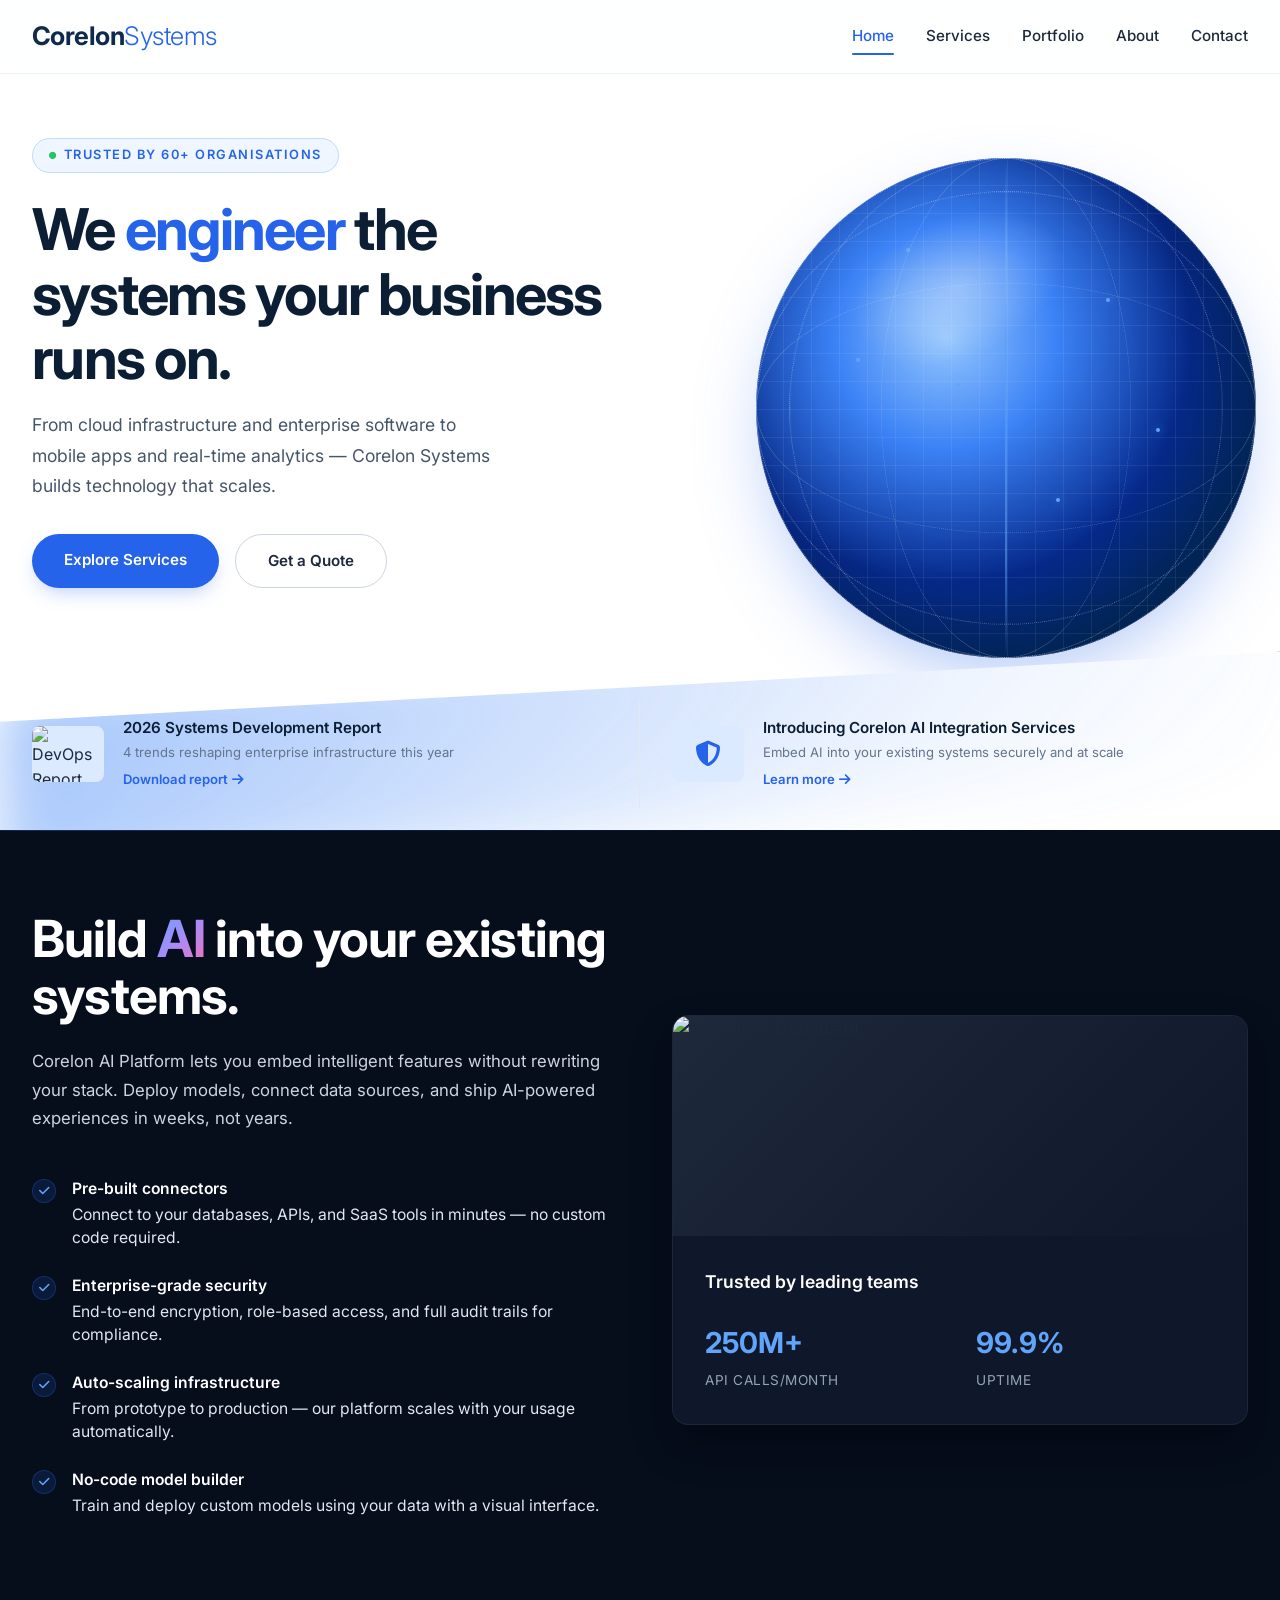
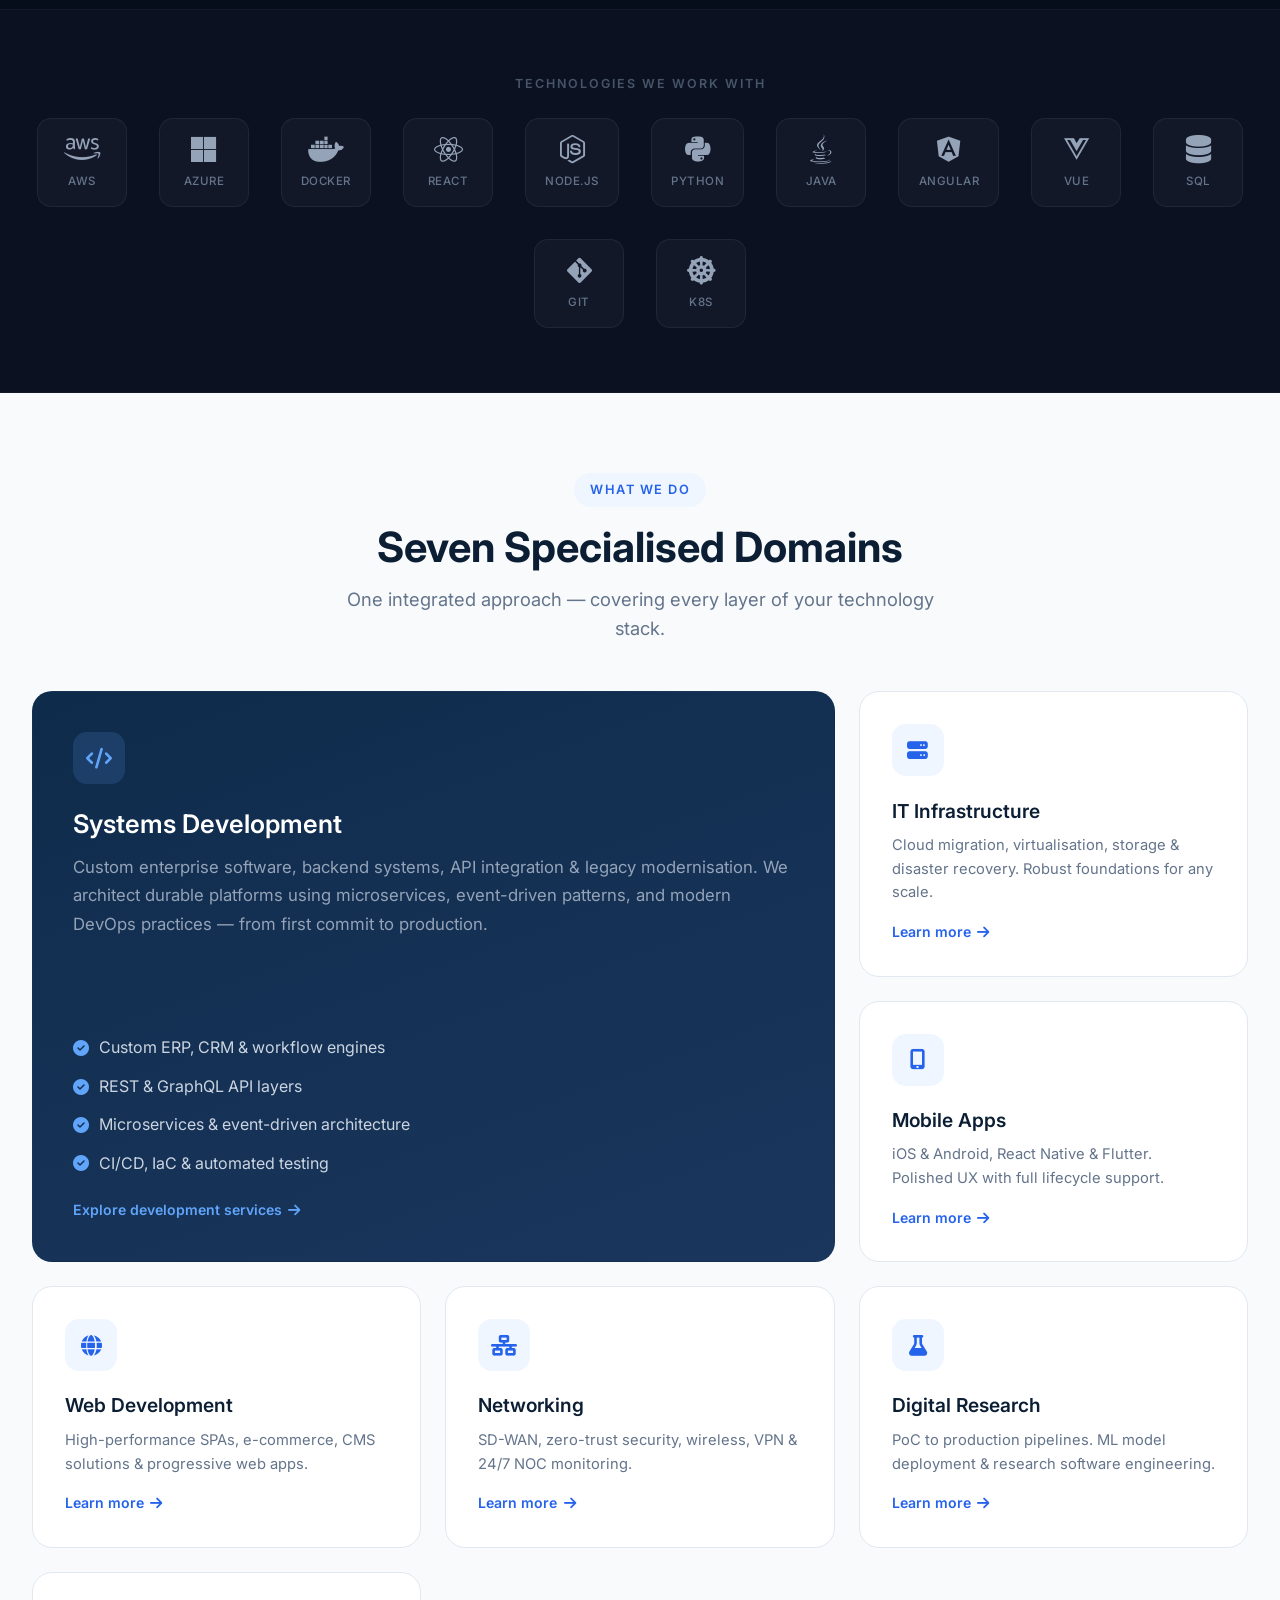
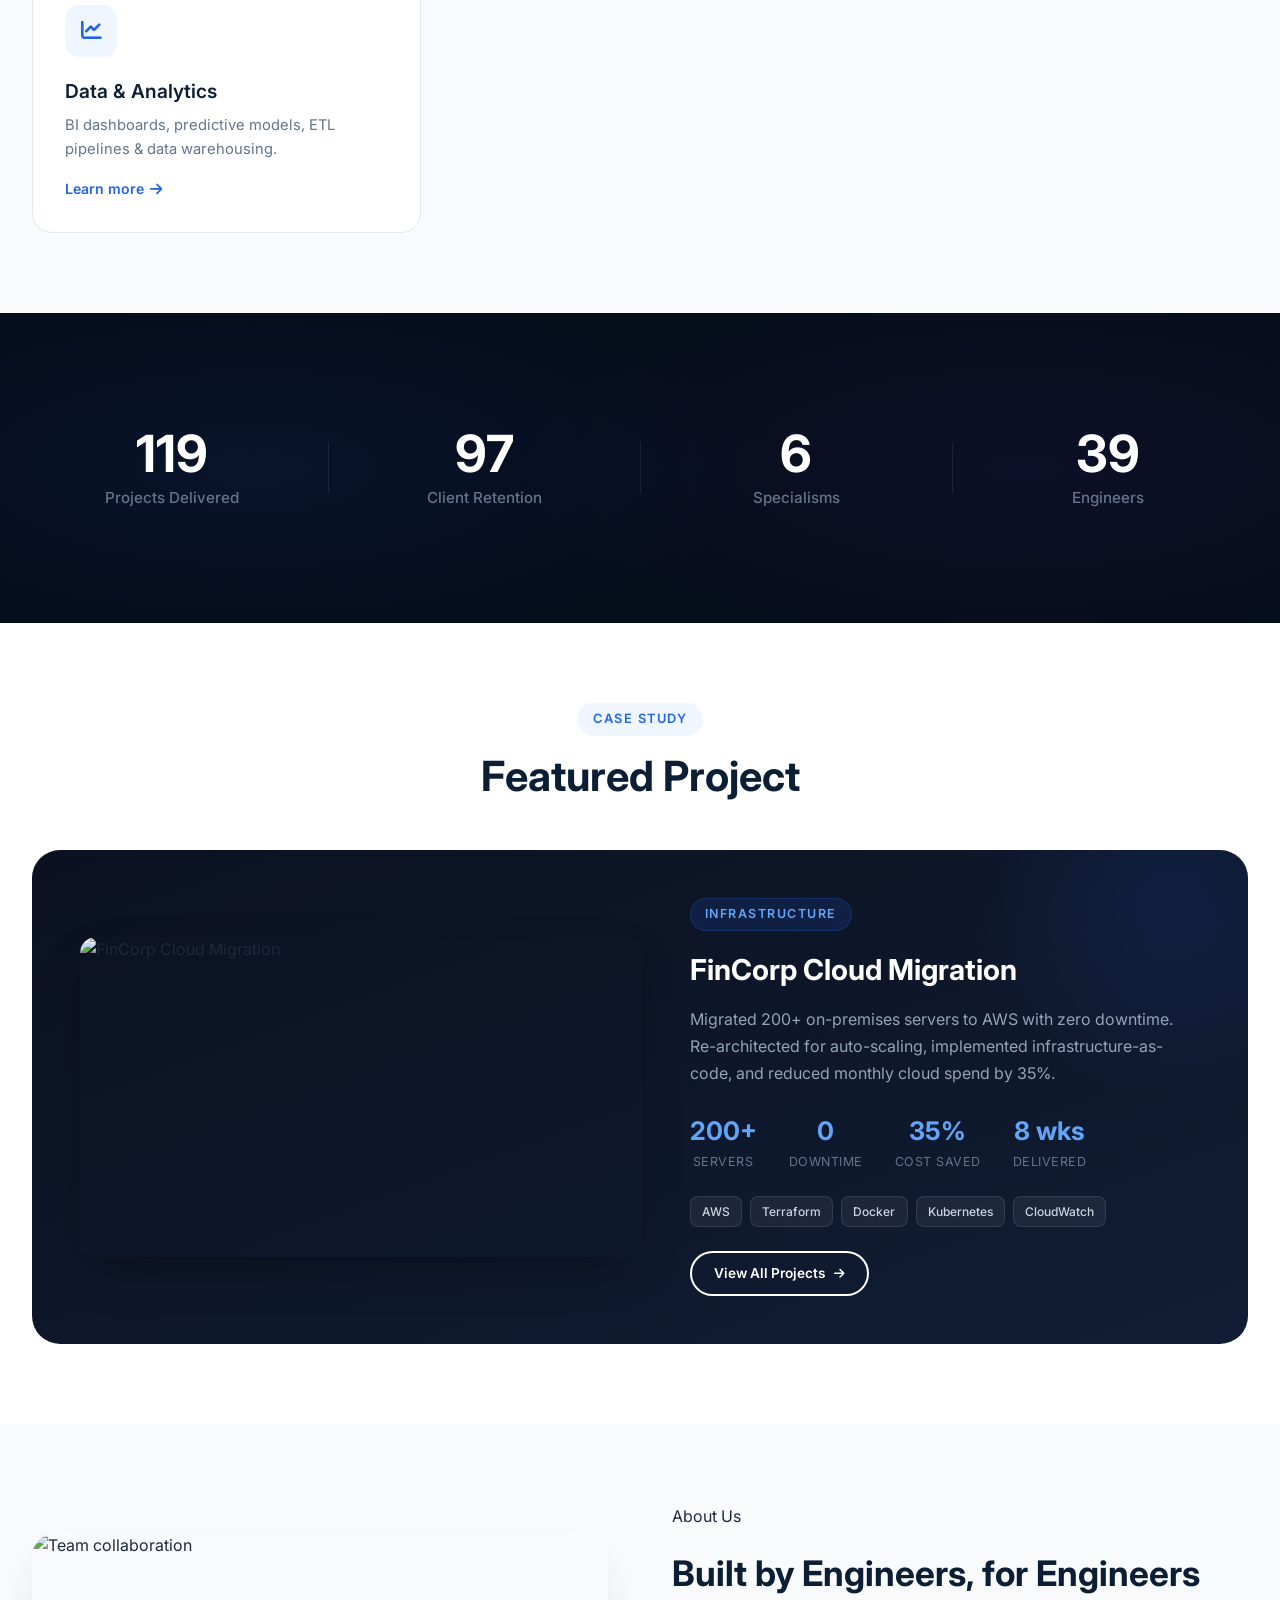
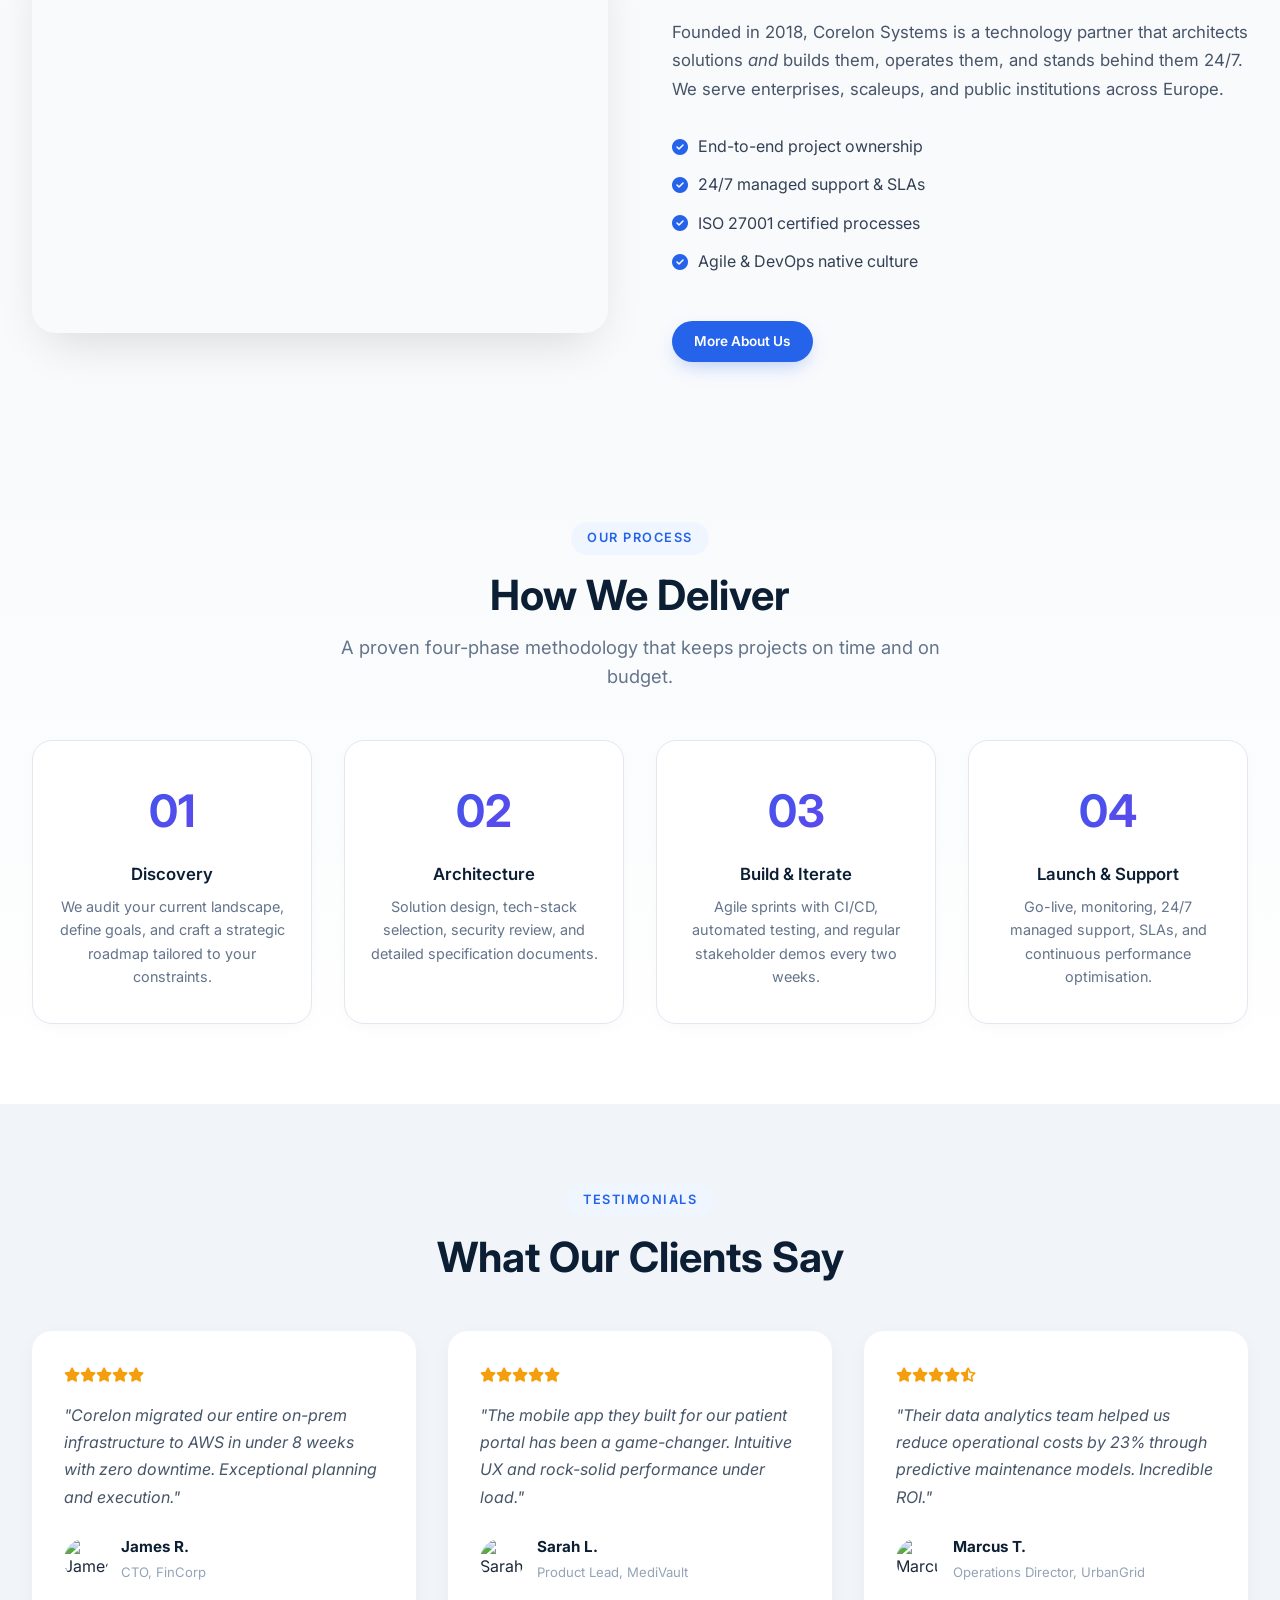
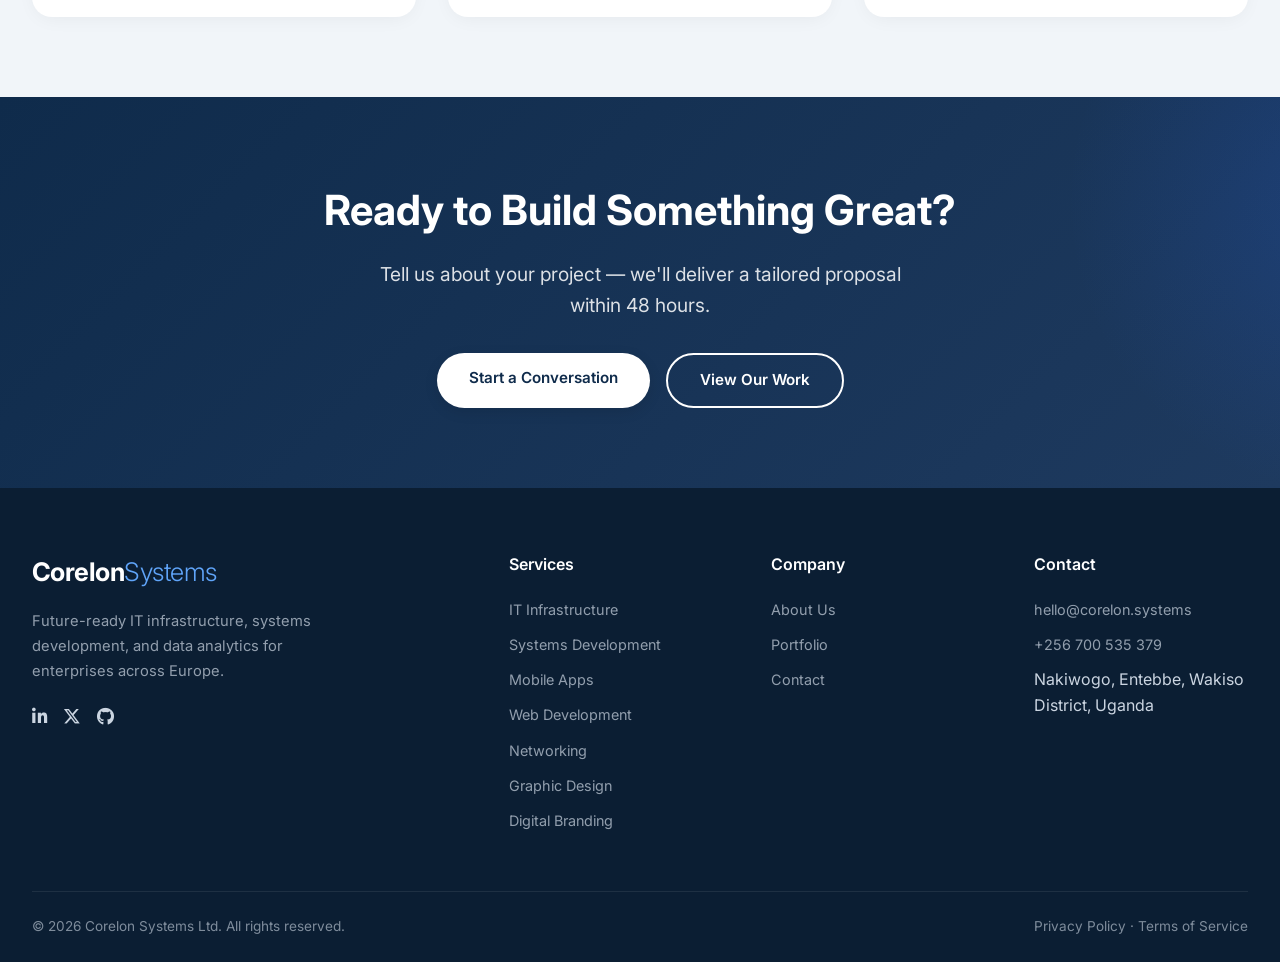
==== commit 551a998c: "Service addition added digital branding and graphics design" ====
--- a/index.html
+++ b/index.html
@@ -472,6 +472,8 @@
                         <li><a href="services.html">Mobile Apps</a></li>
                         <li><a href="services.html">Web Development</a></li>
                         <li><a href="services.html">Networking</a></li>
+                        <li><a href="services.html">Graphic Design</a></li>
+                        <li><a href="services.html">Digital Branding</a></li>
                     </ul>
                 </div>
                 <div class="footer-col">
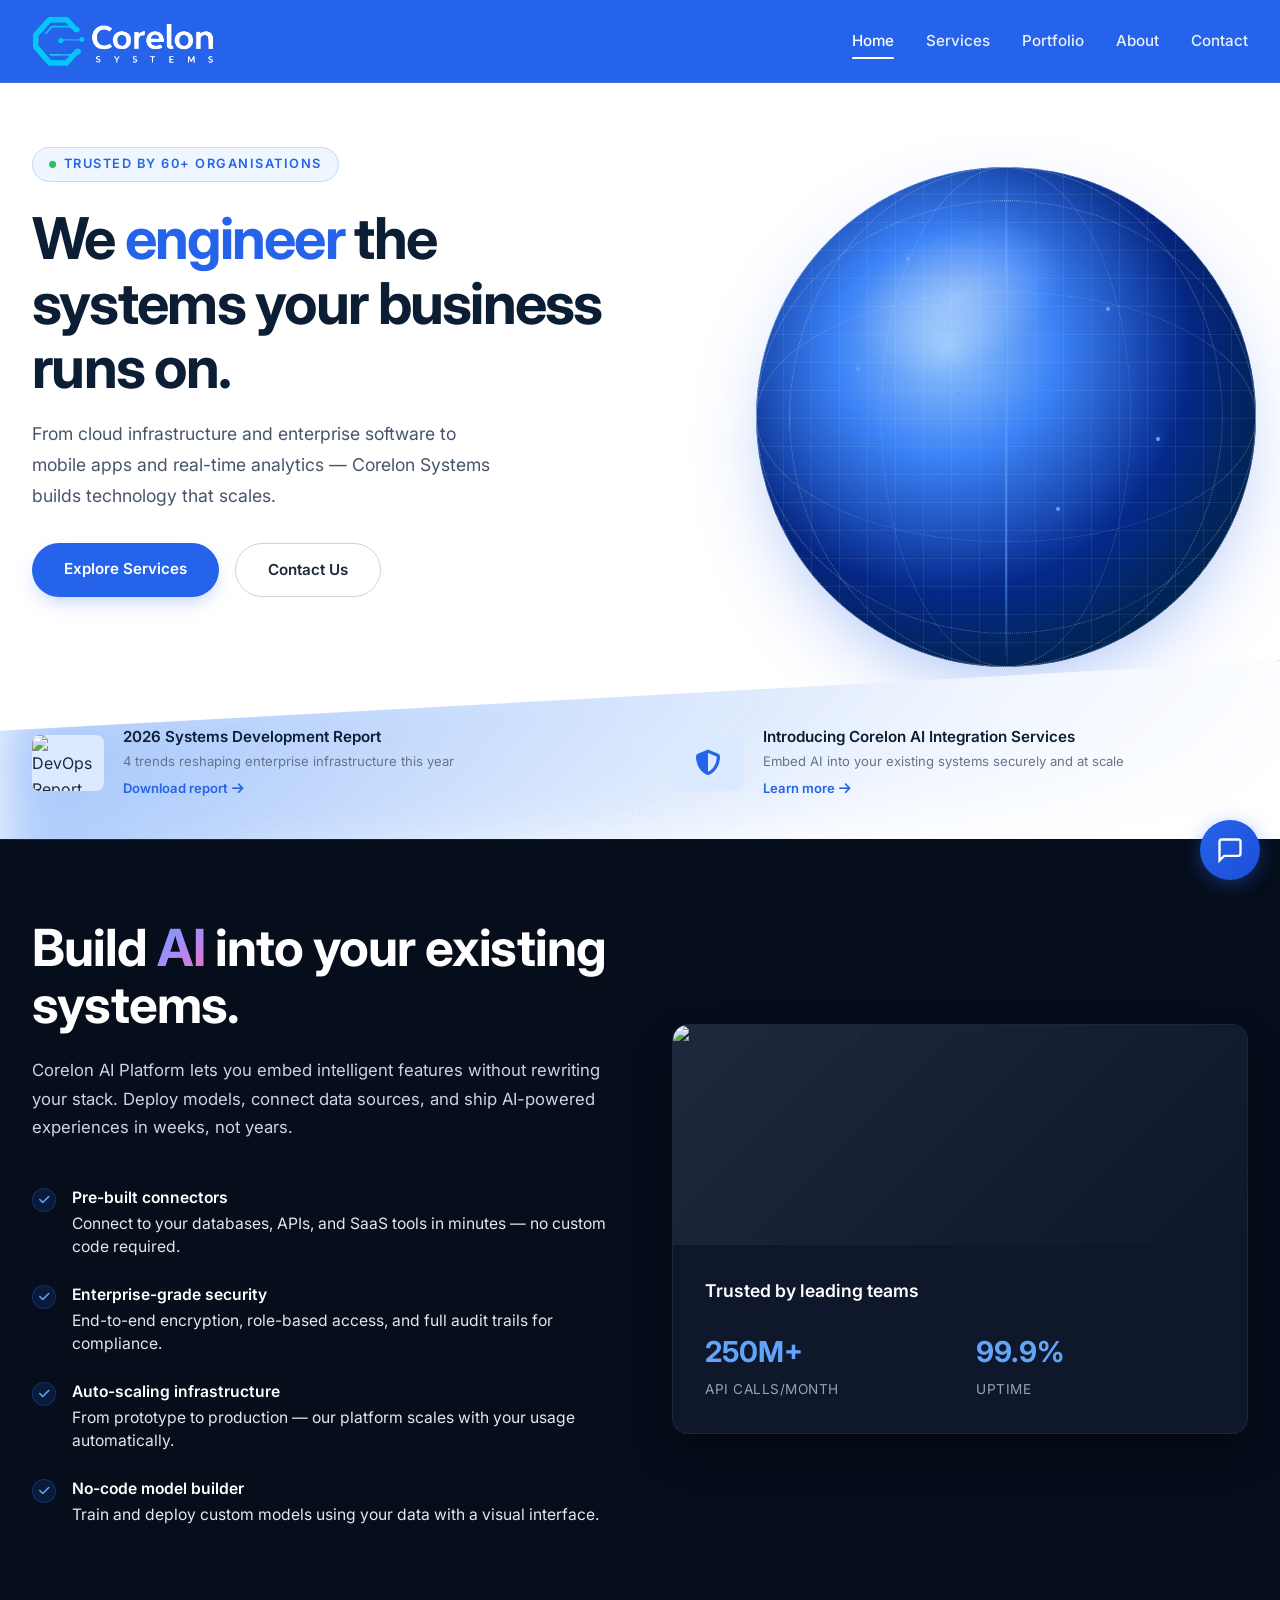
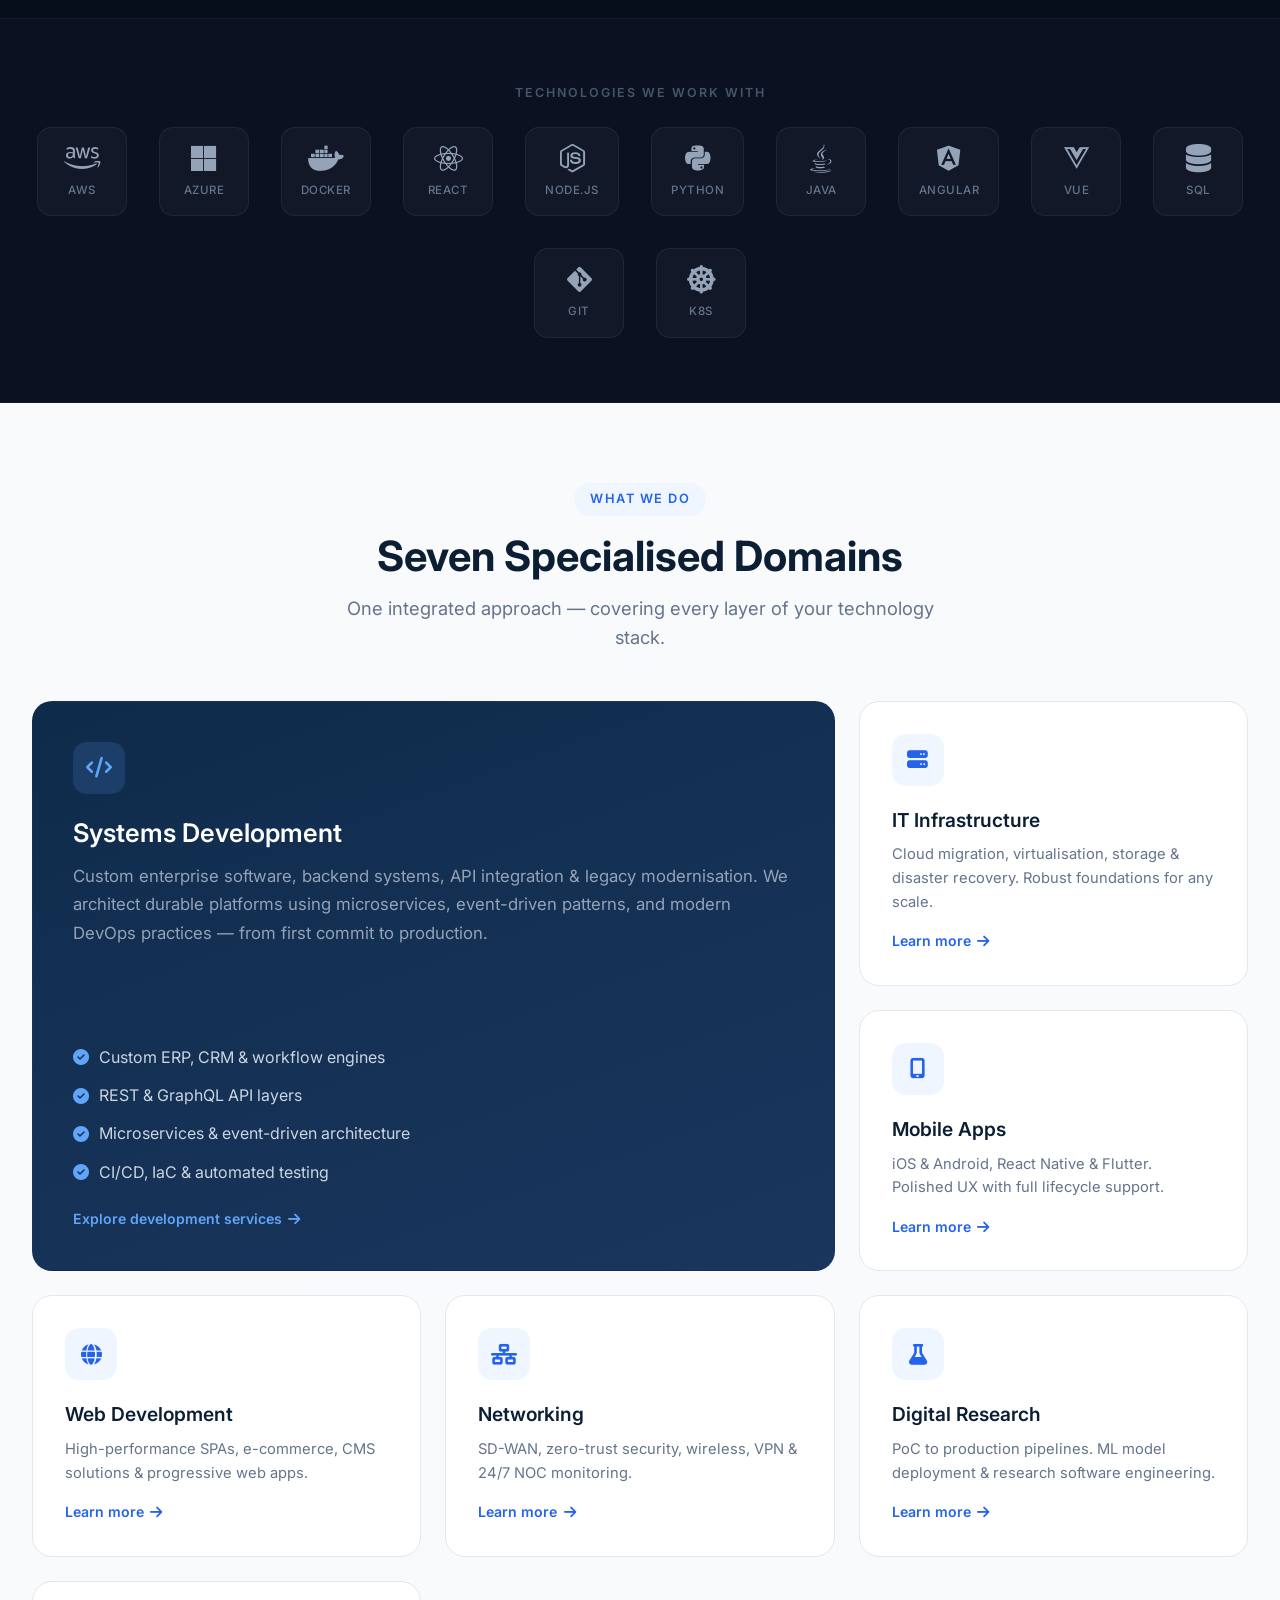
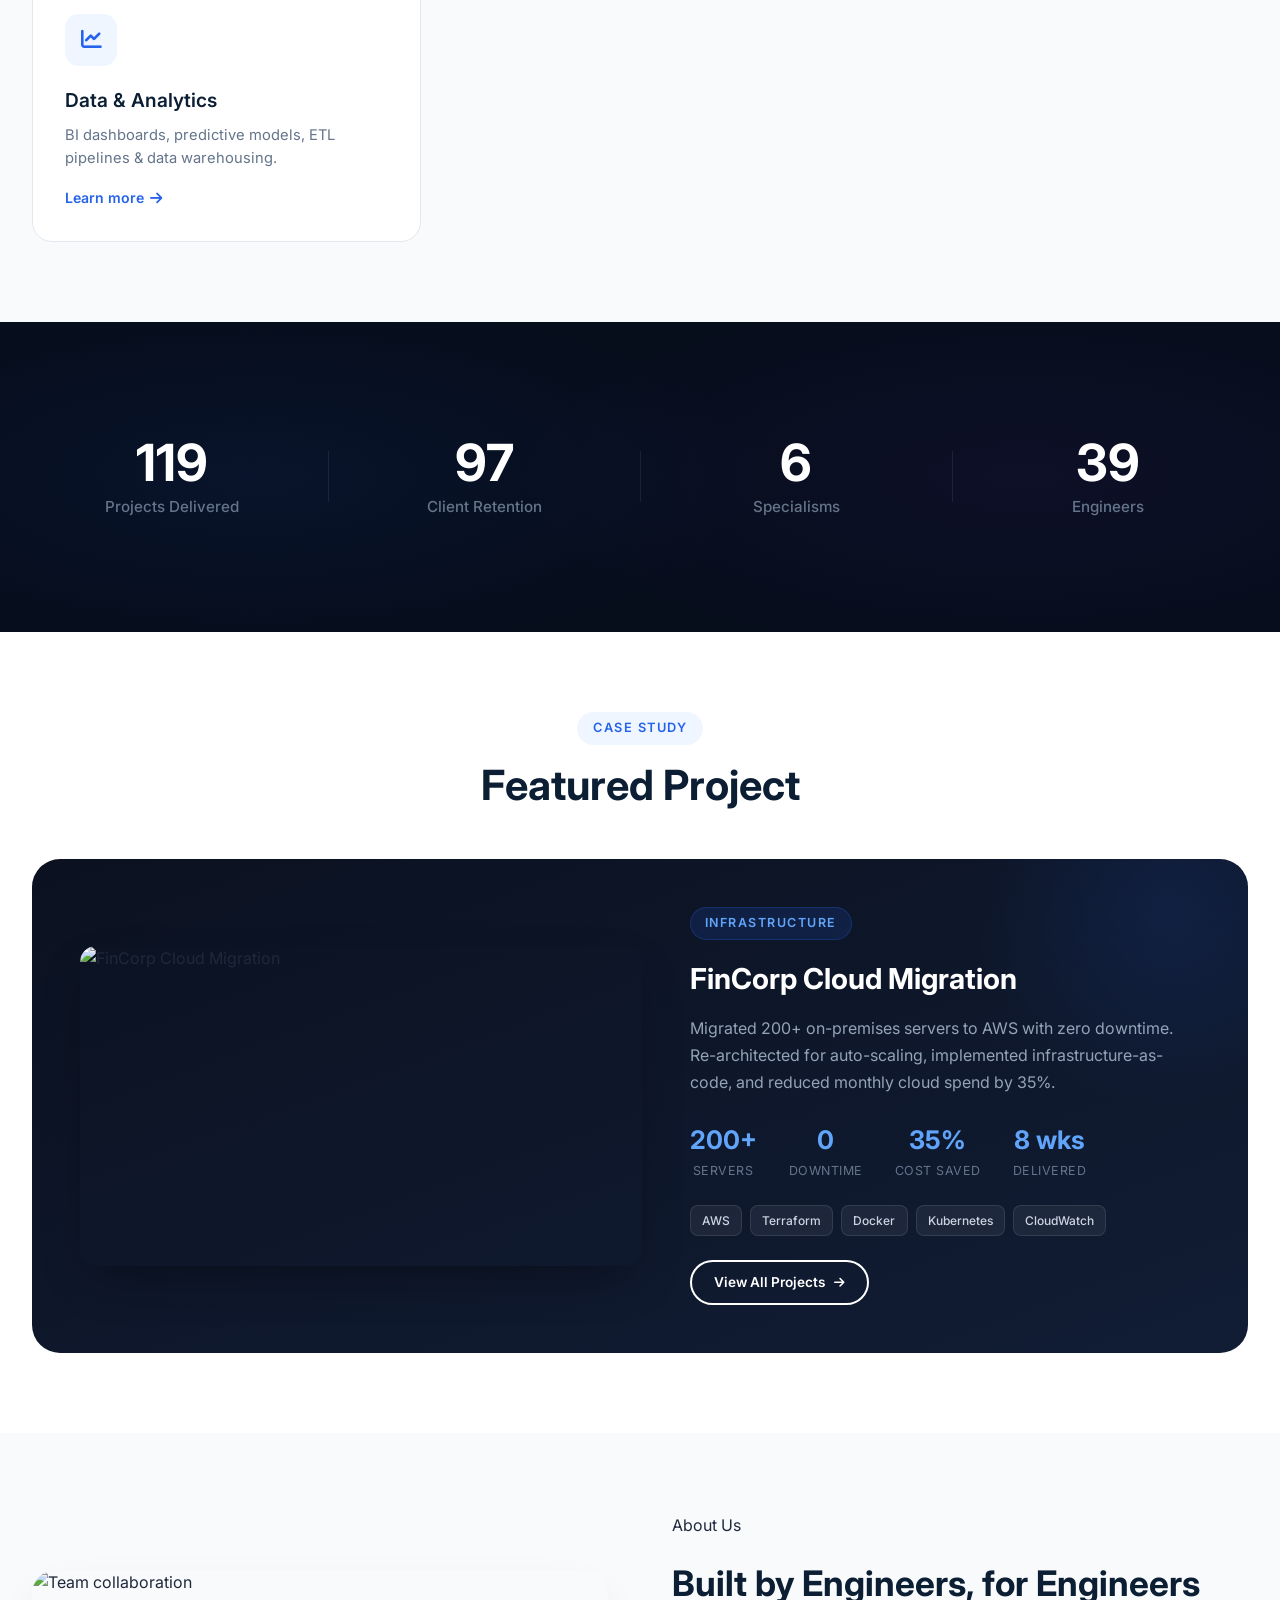
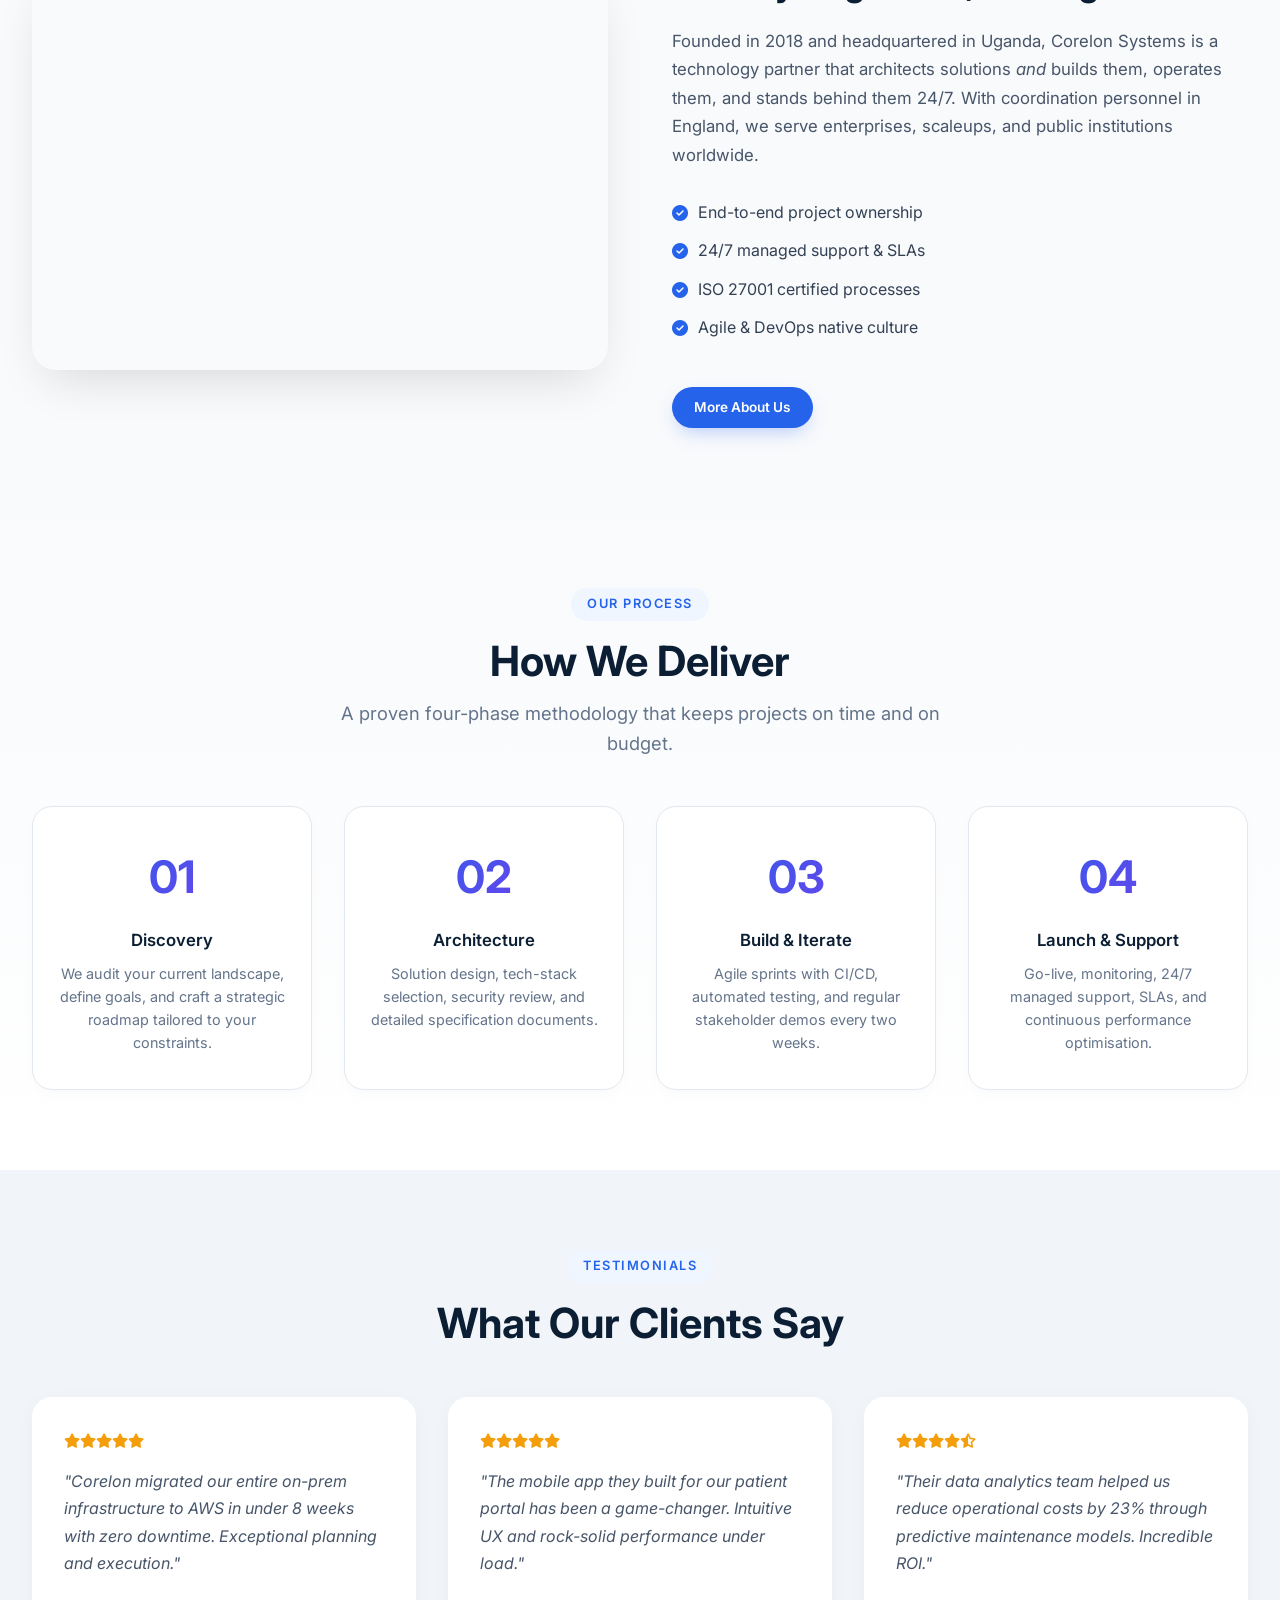
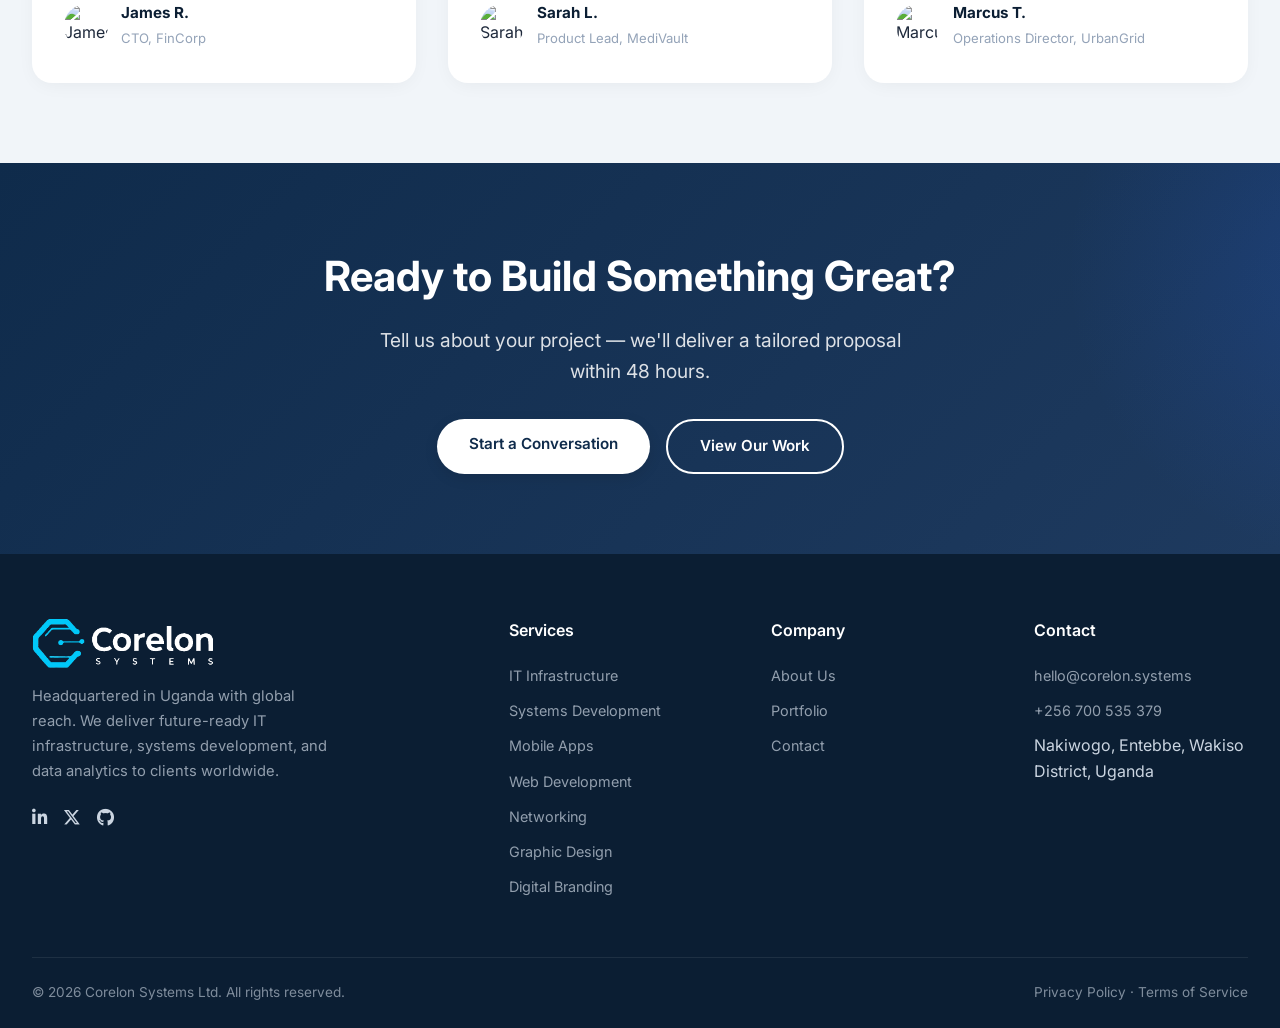
==== commit c7f4488f: "Added Service details page added chatbot and potifolio details page Added Service details page added" ====
--- a/index.html
+++ b/index.html
@@ -10,13 +10,14 @@
     <link rel="preconnect" href="https://fonts.gstatic.com" crossorigin>
     <link href="https://fonts.googleapis.com/css2?family=Inter:opsz,wght@14..32,300..700&display=swap" rel="stylesheet">
     <link rel="stylesheet" href="css/styles.css">
+    <link rel="stylesheet" href="css/chatbot.css">
 </head>
 <body>
 
     <!-- ====== NAVBAR ====== -->
     <header>
         <nav class="navbar">
-            <a href="index.html" class="logo">Corelon<span>Systems</span></a>
+            <a href="index.html" class="logo"><img src="logo-6aeb22da-6e65-487f-b1f1-78487e1424cc.png" alt="Corelon Systems"></a>
             <button class="menu-toggle" id="mobile-menu" aria-label="Toggle menu"><i class="fas fa-bars"></i></button>
             <div class="nav-links" id="navLinks">
                 <a href="index.html" class="active">Home</a>
@@ -39,7 +40,7 @@
                     <p>From cloud infrastructure and enterprise software to mobile apps and real-time analytics — Corelon Systems builds technology that scales.</p>
                     <div class="btn-group">
                         <a href="services.html" class="btn btn-primary">Explore Services</a>
-                        <a href="contact.html" class="btn btn-outline">Get a Quote</a>
+                        <a href="contact.html" class="btn btn-outline">Contact Us</a>
                     </div>
                 </div>
                 <div class="hero-orb-wrap reveal-right">
@@ -344,7 +345,7 @@
                     <div class="about-text reveal-right">
                         <span class="badge" style="margin-bottom:1rem;display:inline-block;">About Us</span>
                         <h2>Built by Engineers, for Engineers</h2>
-                        <p>Founded in 2018, Corelon Systems is a technology partner that architects solutions <em>and</em> builds them, operates them, and stands behind them 24/7. We serve enterprises, scaleups, and public institutions across Europe.</p>
+                        <p>Founded in 2018 and headquartered in Uganda, Corelon Systems is a technology partner that architects solutions <em>and</em> builds them, operates them, and stands behind them 24/7. With coordination personnel in England, we serve enterprises, scaleups, and public institutions worldwide.</p>
                         <ul class="check-list">
                             <li><i class="fas fa-check-circle"></i> End-to-end project ownership</li>
                             <li><i class="fas fa-check-circle"></i> 24/7 managed support & SLAs</li>
@@ -456,8 +457,8 @@
         <div class="container">
             <div class="footer-grid">
                 <div class="footer-brand">
-                    <div class="logo">Corelon<span>Systems</span></div>
-                    <p>Future-ready IT infrastructure, systems development, and data analytics for enterprises across Europe.</p>
+                    <div class="logo"><img src="logo-6aeb22da-6e65-487f-b1f1-78487e1424cc.png" alt="Corelon Systems"></div>
+                    <p>Headquartered in Uganda with global reach. We deliver future-ready IT infrastructure, systems development, and data analytics to clients worldwide.</p>
                     <div class="footer-social" style="margin-top:1.2rem;">
                         <a href="#" aria-label="LinkedIn"><i class="fab fa-linkedin-in"></i></a>
                         <a href="#" aria-label="Twitter"><i class="fab fa-x-twitter"></i></a>
@@ -506,5 +507,6 @@
     </button>
 
     <script src="js/main.js"></script>
+    <script src="js/chatbot.js"></script>
 </body>
 </html>
--- a/css/styles.css
+++ b/css/styles.css
@@ -75,10 +75,10 @@
     align-items: center;
     justify-content: space-between;
     padding: 1rem 2rem;
-    background: rgba(255,255,255,0.85);
+    background: #2563eb;
     backdrop-filter: blur(12px);
     -webkit-backdrop-filter: blur(12px);
-    border-bottom: 1px solid rgba(0,0,0,0.06);
+    border-bottom: 1px solid rgba(255,255,255,0.1);
     position: sticky;
     top: 0;
     z-index: 1000;
@@ -86,17 +86,22 @@
     transition: box-shadow 0.3s;
 }
 .navbar.scrolled {
-    box-shadow: 0 4px 30px rgba(0,0,0,0.08);
+    box-shadow: 0 4px 30px rgba(0,0,0,0.2);
 }
 
 .logo {
     font-weight: 700;
     font-size: 1.6rem;
     letter-spacing: -0.02em;
-    color: #0f2b4b;
+    color: #fff;
+    display: flex;
+    align-items: center;
+}
+.logo img {
+    height: 50px;
 }
 .logo span {
-    color: #2563eb;
+    color: #fff;
     font-weight: 300;
 }
 
@@ -108,7 +113,7 @@
 }
 .nav-links a {
     font-size: 0.95rem;
-    color: #1e293b;
+    color: rgba(255,255,255,0.9);
     position: relative;
     padding: 0.25rem 0;
     transition: color 0.2s;
@@ -120,13 +125,13 @@
     left: 0;
     width: 0;
     height: 2px;
-    background: #2563eb;
+    background: #fff;
     transition: width 0.3s;
     border-radius: 2px;
 }
 .nav-links a:hover,
 .nav-links a.active {
-    color: #2563eb;
+    color: #fff;
 }
 .nav-links a:hover::after,
 .nav-links a.active::after {
@@ -137,7 +142,7 @@
     display: none;
     font-size: 1.6rem;
     cursor: pointer;
-    color: #1e293b;
+    color: #fff;
     background: none;
     border: none;
 }
@@ -2372,6 +2377,26 @@
     .project-metrics { gap: 1rem; }
 }
 
+/* ---------- Mobile Overlay ---------- */
+.mobile-overlay {
+    position: fixed;
+    top: 0;
+    left: 0;
+    width: 100%;
+    height: 100%;
+    background: rgba(0, 0, 0, 0.5);
+    backdrop-filter: blur(4px);
+    opacity: 0;
+    visibility: hidden;
+    transition: opacity 0.3s ease, visibility 0.3s ease;
+    z-index: 9997;
+}
+
+.mobile-overlay.active {
+    opacity: 1;
+    visibility: visible;
+}
+
 /* ---------- responsive ---------- */
 @media (max-width: 960px) {
     .footer-grid {
@@ -2380,20 +2405,76 @@
     .contact-row {
         grid-template-columns: 1fr;
     }
+    .hero-cf .container {
+        grid-template-columns: 1fr;
+        gap: 3rem;
+    }
+    .hero-orb-wrap {
+        justify-content: center;
+    }
+    .ai-platform-section .container {
+        grid-template-columns: 1fr;
+        gap: 3rem;
+    }
+    .about-row {
+        grid-template-columns: 1fr;
+    }
+    .services-grid {
+        grid-template-columns: repeat(2, 1fr);
+    }
+    .process-grid {
+        grid-template-columns: repeat(2, 1fr);
+    }
+    .testimonials-grid {
+        grid-template-columns: 1fr;
+    }
+    .team-grid {
+        grid-template-columns: repeat(2, 1fr);
+    }
 }
 @media (max-width: 800px) {
     .navbar { padding: 0.9rem 1.5rem; }
     .nav-links {
+        position: fixed;
+        top: 0;
+        right: -100%;
+        height: 100vh;
+        width: 280px;
+        max-width: 80vw;
+        background: #fff;
+        flex-direction: column;
+        align-items: flex-start;
+        gap: 0;
+        padding: 5rem 2rem 2rem;
+        box-shadow: -4px 0 20px rgba(0, 0, 0, 0.1);
+        transition: right 0.3s cubic-bezier(0.4, 0, 0.2, 1);
+        z-index: 9998;
+        overflow-y: auto;
+    }
+    .nav-links.show { 
+        right: 0;
+    }
+    .nav-links a {
+        width: 100%;
+        padding: 1rem 0;
+        color: #1e293b;
+        border-bottom: 1px solid #f1f5f9;
+        font-size: 1.05rem;
+    }
+    .nav-links a:hover,
+    .nav-links a.active {
+        color: #2563eb;
+        background: #eff6ff;
+        padding-left: 1rem;
+    }
+    .nav-links a::after {
         display: none;
-        width: 100%;
-        flex-direction: column;
-        align-items: center;
-        gap: 0.8rem;
-        padding: 1.2rem 0 0.8rem;
-        border-top: 1px solid #e2e8f0;
-    }
-    .nav-links.show { display: flex; }
-    .menu-toggle { display: block; }
+    }
+    .menu-toggle { 
+        display: flex;
+        z-index: 9999;
+        position: relative;
+    }
     .hero-content h1 { font-size: 2.4rem; }
     .hero { padding: 4rem 0; }
     .section-heading h2 { font-size: 2rem; }
@@ -2402,8 +2483,61 @@
     .form-row { grid-template-columns: 1fr; }
     .footer-grid { grid-template-columns: 1fr; gap: 2rem; }
 }
+@media (max-width: 600px) {
+    .services-grid {
+        grid-template-columns: 1fr;
+    }
+    .process-grid {
+        grid-template-columns: 1fr;
+    }
+    .team-grid {
+        grid-template-columns: 1fr;
+    }
+    .stats-grid {
+        grid-template-columns: repeat(2, 1fr);
+        gap: 1.5rem;
+    }
+    .hero-announcements .announce-grid {
+        grid-template-columns: 1fr;
+    }
+    .ai-metrics-row {
+        flex-direction: column;
+        gap: 1rem;
+    }
+}
+
 @media (max-width: 500px) {
     .container { padding: 0 1.2rem; }
     .hero-content h1 { font-size: 2rem; }
-    .btn-group { flex-direction: column; align-items: flex-start; }
-}
+    .btn-group { flex-direction: column; align-items: stretch; }
+    .btn-group .btn {
+        width: 100%;
+        text-align: center;
+    }
+    .section-heading h2 { font-size: 1.75rem; }
+    .stats-grid {
+        grid-template-columns: 1fr;
+    }
+    .stat-number {
+        font-size: 2.5rem;
+    }
+    .project-metrics {
+        grid-template-columns: repeat(2, 1fr);
+    }
+    .tech-stack-grid {
+        grid-template-columns: repeat(3, 1fr);
+    }
+    .nav-links {
+        width: 100%;
+        max-width: 100%;
+    }
+    .page-header {
+        padding: 3rem 0 2rem;
+    }
+    .contact-info-list {
+        gap: 1rem;
+    }
+    .timeline-item {
+        padding-left: 2rem;
+    }
+}
--- a/css/chatbot.css
+++ b/css/chatbot.css
@@ -0,0 +1,493 @@
+/* ===========================
+   Chatbot Widget Styles
+   =========================== */
+
+.chatbot-widget {
+    position: fixed;
+    bottom: 20px;
+    right: 20px;
+    z-index: 9999;
+    font-family: -apple-system, BlinkMacSystemFont, 'Segoe UI', 'Inter', sans-serif;
+}
+
+/* Chatbot Button */
+.chatbot-button {
+    width: 60px;
+    height: 60px;
+    border-radius: 50%;
+    background: linear-gradient(135deg, #2563eb 0%, #1d4ed8 100%);
+    color: #fff;
+    border: none;
+    cursor: pointer;
+    box-shadow: 0 4px 20px rgba(37, 99, 235, 0.4);
+    display: flex;
+    align-items: center;
+    justify-content: center;
+    transition: all 0.3s ease;
+    position: relative;
+}
+
+.chatbot-button:hover {
+    transform: scale(1.1);
+    box-shadow: 0 6px 30px rgba(37, 99, 235, 0.5);
+}
+
+.chatbot-button:active {
+    transform: scale(0.95);
+}
+
+.chatbot-icon,
+.chatbot-close-icon {
+    width: 28px;
+    height: 28px;
+    transition: all 0.3s ease;
+}
+
+.chatbot-close-icon {
+    position: absolute;
+    opacity: 0;
+    transform: rotate(-90deg);
+}
+
+.chatbot-button.open .chatbot-icon {
+    opacity: 0;
+    transform: rotate(90deg);
+}
+
+.chatbot-button.open .chatbot-close-icon {
+    opacity: 1;
+    transform: rotate(0deg);
+}
+
+/* Notification Badge */
+.chatbot-notification {
+    position: absolute;
+    top: -5px;
+    right: -5px;
+    background: #ef4444;
+    color: #fff;
+    width: 24px;
+    height: 24px;
+    border-radius: 50%;
+    display: none;
+    align-items: center;
+    justify-content: center;
+    font-size: 12px;
+    font-weight: 600;
+    border: 2px solid #fff;
+    animation: pulse 2s infinite;
+}
+
+@keyframes pulse {
+    0%, 100% {
+        transform: scale(1);
+    }
+    50% {
+        transform: scale(1.1);
+    }
+}
+
+/* Chat Window */
+.chatbot-window {
+    position: absolute;
+    bottom: 80px;
+    right: 0;
+    width: 380px;
+    max-width: calc(100vw - 40px);
+    height: 600px;
+    max-height: calc(100vh - 120px);
+    background: #fff;
+    border-radius: 16px;
+    box-shadow: 0 10px 40px rgba(0, 0, 0, 0.15);
+    display: flex;
+    flex-direction: column;
+    opacity: 0;
+    transform: translateY(20px) scale(0.95);
+    pointer-events: none;
+    transition: all 0.3s cubic-bezier(0.4, 0, 0.2, 1);
+}
+
+.chatbot-window.open {
+    opacity: 1;
+    transform: translateY(0) scale(1);
+    pointer-events: all;
+}
+
+/* Header */
+.chatbot-header {
+    background: linear-gradient(135deg, #2563eb 0%, #1d4ed8 100%);
+    color: #fff;
+    padding: 20px;
+    border-radius: 16px 16px 0 0;
+    display: flex;
+    align-items: center;
+    justify-content: space-between;
+}
+
+.chatbot-header-info {
+    display: flex;
+    align-items: center;
+    gap: 12px;
+}
+
+.chatbot-avatar {
+    width: 40px;
+    height: 40px;
+    border-radius: 50%;
+    background: #fff;
+    display: flex;
+    align-items: center;
+    justify-content: center;
+    overflow: hidden;
+}
+
+.chatbot-avatar img {
+    width: 80%;
+    height: 80%;
+    object-fit: cover;
+}
+
+.chatbot-title {
+    font-weight: 600;
+    font-size: 16px;
+    margin-bottom: 2px;
+}
+
+.chatbot-status {
+    display: flex;
+    align-items: center;
+    gap: 6px;
+    font-size: 13px;
+    opacity: 0.9;
+}
+
+.status-dot {
+    width: 8px;
+    height: 8px;
+    border-radius: 50%;
+    background: #94a3b8;
+}
+
+.status-dot.online {
+    background: #22c55e;
+    animation: pulse-dot 2s infinite;
+}
+
+@keyframes pulse-dot {
+    0%, 100% {
+        box-shadow: 0 0 0 0 rgba(34, 197, 94, 0.7);
+    }
+    50% {
+        box-shadow: 0 0 0 4px rgba(34, 197, 94, 0);
+    }
+}
+
+.chatbot-minimize {
+    background: rgba(255, 255, 255, 0.2);
+    border: none;
+    width: 32px;
+    height: 32px;
+    border-radius: 8px;
+    color: #fff;
+    cursor: pointer;
+    display: flex;
+    align-items: center;
+    justify-content: center;
+    transition: background 0.2s;
+}
+
+.chatbot-minimize:hover {
+    background: rgba(255, 255, 255, 0.3);
+}
+
+.chatbot-minimize svg {
+    width: 20px;
+    height: 20px;
+}
+
+/* Messages Area */
+.chatbot-messages {
+    flex: 1;
+    overflow-y: auto;
+    padding: 20px;
+    background: #f8fafc;
+    display: flex;
+    flex-direction: column;
+    gap: 12px;
+}
+
+.chatbot-messages::-webkit-scrollbar {
+    width: 6px;
+}
+
+.chatbot-messages::-webkit-scrollbar-track {
+    background: transparent;
+}
+
+.chatbot-messages::-webkit-scrollbar-thumb {
+    background: #cbd5e1;
+    border-radius: 3px;
+}
+
+.chatbot-messages::-webkit-scrollbar-thumb:hover {
+    background: #94a3b8;
+}
+
+/* Messages */
+.chatbot-message {
+    display: flex;
+    flex-direction: column;
+    gap: 4px;
+    animation: messageSlideIn 0.3s ease;
+}
+
+@keyframes messageSlideIn {
+    from {
+        opacity: 0;
+        transform: translateY(10px);
+    }
+    to {
+        opacity: 1;
+        transform: translateY(0);
+    }
+}
+
+.message-content {
+    padding: 12px 16px;
+    border-radius: 12px;
+    max-width: 85%;
+    word-wrap: break-word;
+    white-space: pre-line;
+    line-height: 1.5;
+}
+
+.bot-message .message-content {
+    background: #fff;
+    color: #1e293b;
+    border: 1px solid #e2e8f0;
+    align-self: flex-start;
+    border-bottom-left-radius: 4px;
+}
+
+.user-message .message-content {
+    background: #2563eb;
+    color: #fff;
+    align-self: flex-end;
+    border-bottom-right-radius: 4px;
+}
+
+.message-time {
+    font-size: 11px;
+    color: #64748b;
+    padding: 0 4px;
+}
+
+.bot-message .message-time {
+    align-self: flex-start;
+}
+
+.user-message .message-time {
+    align-self: flex-end;
+}
+
+.message-link {
+    display: inline-block;
+    margin-top: 8px;
+    padding: 8px 14px;
+    background: #2563eb;
+    color: #fff;
+    text-decoration: none;
+    border-radius: 8px;
+    font-size: 13px;
+    font-weight: 500;
+    transition: background 0.2s;
+    align-self: flex-start;
+}
+
+.message-link:hover {
+    background: #1d4ed8;
+}
+
+/* Quick Replies */
+.quick-replies {
+    display: flex;
+    flex-wrap: wrap;
+    gap: 8px;
+    margin-top: 8px;
+}
+
+.quick-reply-btn {
+    padding: 10px 16px;
+    background: #fff;
+    border: 1px solid #e2e8f0;
+    border-radius: 20px;
+    font-size: 14px;
+    color: #475569;
+    cursor: pointer;
+    transition: all 0.2s;
+    font-weight: 500;
+}
+
+.quick-reply-btn:hover {
+    background: #2563eb;
+    color: #fff;
+    border-color: #2563eb;
+    transform: translateY(-2px);
+}
+
+/* Input Area */
+.chatbot-input-area {
+    padding: 16px;
+    background: #fff;
+    border-top: 1px solid #e2e8f0;
+    border-radius: 0 0 16px 16px;
+    display: flex;
+    gap: 8px;
+}
+
+.chatbot-input {
+    flex: 1;
+    padding: 12px 16px;
+    border: 1px solid #e2e8f0;
+    border-radius: 24px;
+    font-size: 14px;
+    outline: none;
+    transition: border-color 0.2s;
+    font-family: inherit;
+}
+
+.chatbot-input:focus {
+    border-color: #2563eb;
+}
+
+.chatbot-send-btn {
+    width: 44px;
+    height: 44px;
+    border-radius: 50%;
+    background: #2563eb;
+    border: none;
+    color: #fff;
+    cursor: pointer;
+    display: flex;
+    align-items: center;
+    justify-content: center;
+    transition: all 0.2s;
+}
+
+.chatbot-send-btn:hover {
+    background: #1d4ed8;
+    transform: scale(1.05);
+}
+
+.chatbot-send-btn:active {
+    transform: scale(0.95);
+}
+
+.chatbot-send-btn svg {
+    width: 20px;
+    height: 20px;
+}
+
+/* Mobile Responsive */
+@media (max-width: 768px) {
+    .chatbot-widget {
+        bottom: 15px;
+        right: 15px;
+    }
+
+    .chatbot-window {
+        width: calc(100vw - 30px);
+        max-width: calc(100vw - 30px);
+        height: calc(100vh - 120px);
+        bottom: 85px;
+        right: 15px;
+        border-radius: 20px;
+    }
+
+    .chatbot-button {
+        width: 60px;
+        height: 60px;
+        box-shadow: 0 6px 24px rgba(37, 99, 235, 0.5);
+    }
+
+    .chatbot-header {
+        padding: 16px;
+    }
+
+    .chatbot-messages {
+        padding: 16px;
+    }
+
+    .quick-replies {
+        flex-wrap: wrap;
+    }
+
+    .quick-reply-btn {
+        font-size: 13px;
+        padding: 8px 14px;
+    }
+}
+
+@media (max-width: 480px) {
+    .chatbot-widget {
+        bottom: 10px;
+        right: 10px;
+    }
+
+    .chatbot-window {
+        width: calc(100vw - 20px);
+        max-width: calc(100vw - 20px);
+        height: calc(100vh - 100px);
+        bottom: 75px;
+        right: 10px;
+        left: 10px;
+        margin: 0 auto;
+        border-radius: 16px;
+    }
+
+    .chatbot-button {
+        width: 56px;
+        height: 56px;
+    }
+
+    .chatbot-header {
+        padding: 14px;
+    }
+
+    .chatbot-title {
+        font-size: 15px;
+    }
+
+    .chatbot-status {
+        font-size: 12px;
+    }
+
+    .chatbot-avatar {
+        width: 36px;
+        height: 36px;
+    }
+
+    .chatbot-messages {
+        padding: 12px;
+        gap: 10px;
+    }
+
+    .message-content {
+        font-size: 14px;
+        padding: 10px 14px;
+    }
+
+    .chatbot-input-area {
+        padding: 12px;
+    }
+
+    .chatbot-input {
+        font-size: 14px;
+        padding: 10px 14px;
+    }
+
+    .quick-reply-btn {
+        font-size: 12px;
+        padding: 7px 12px;
+    }
+}
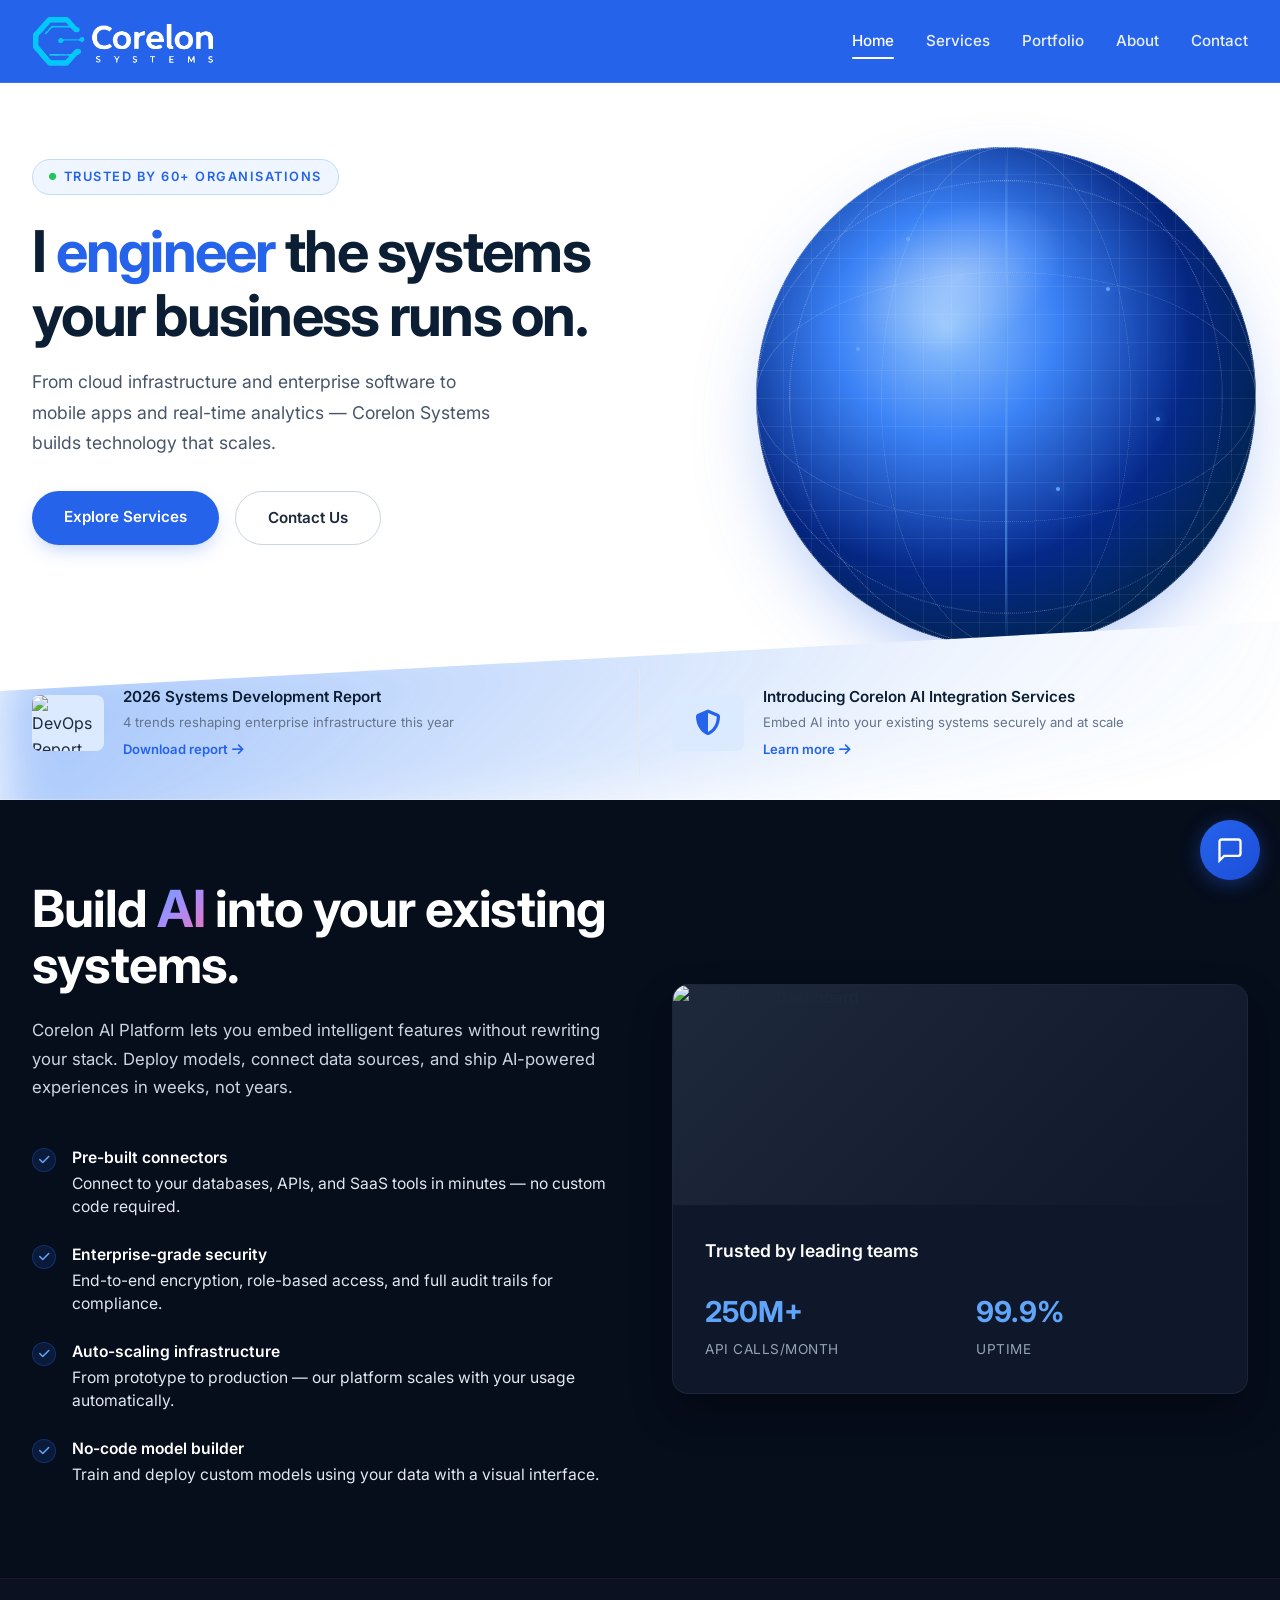
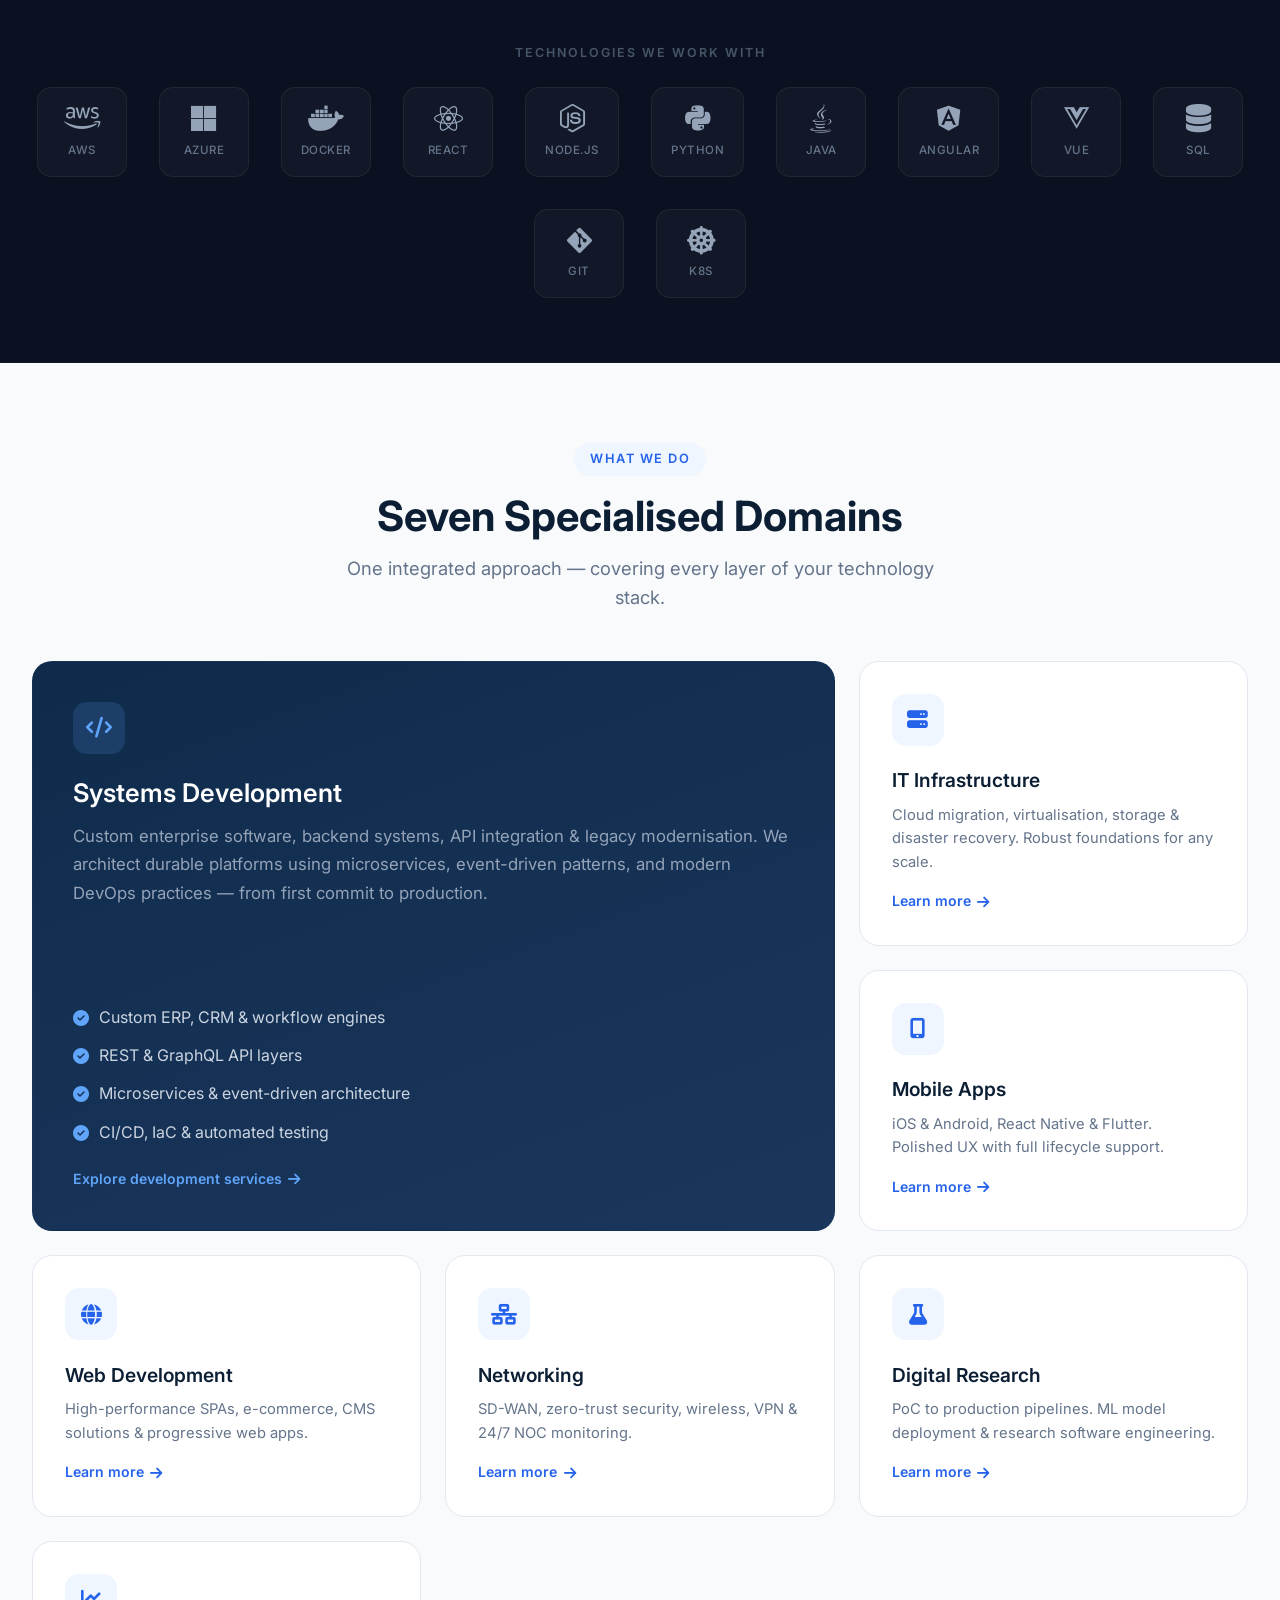
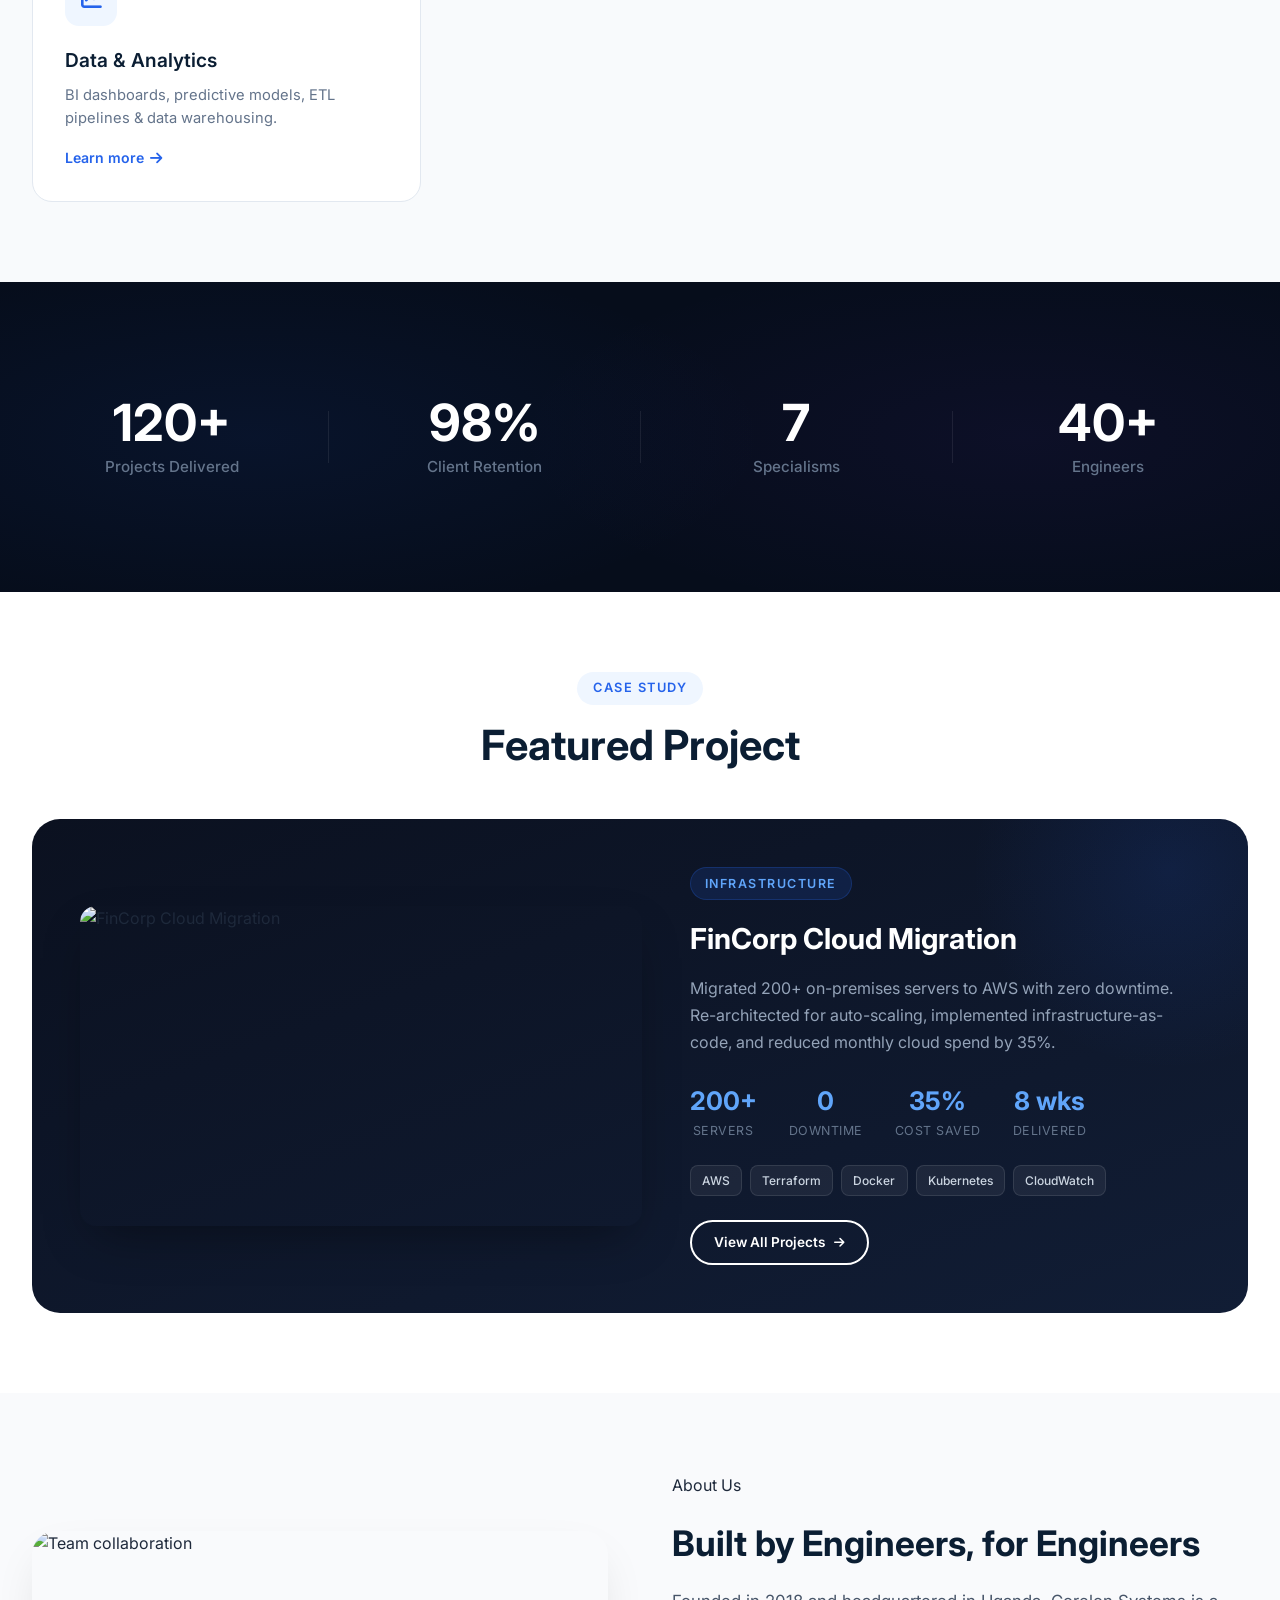
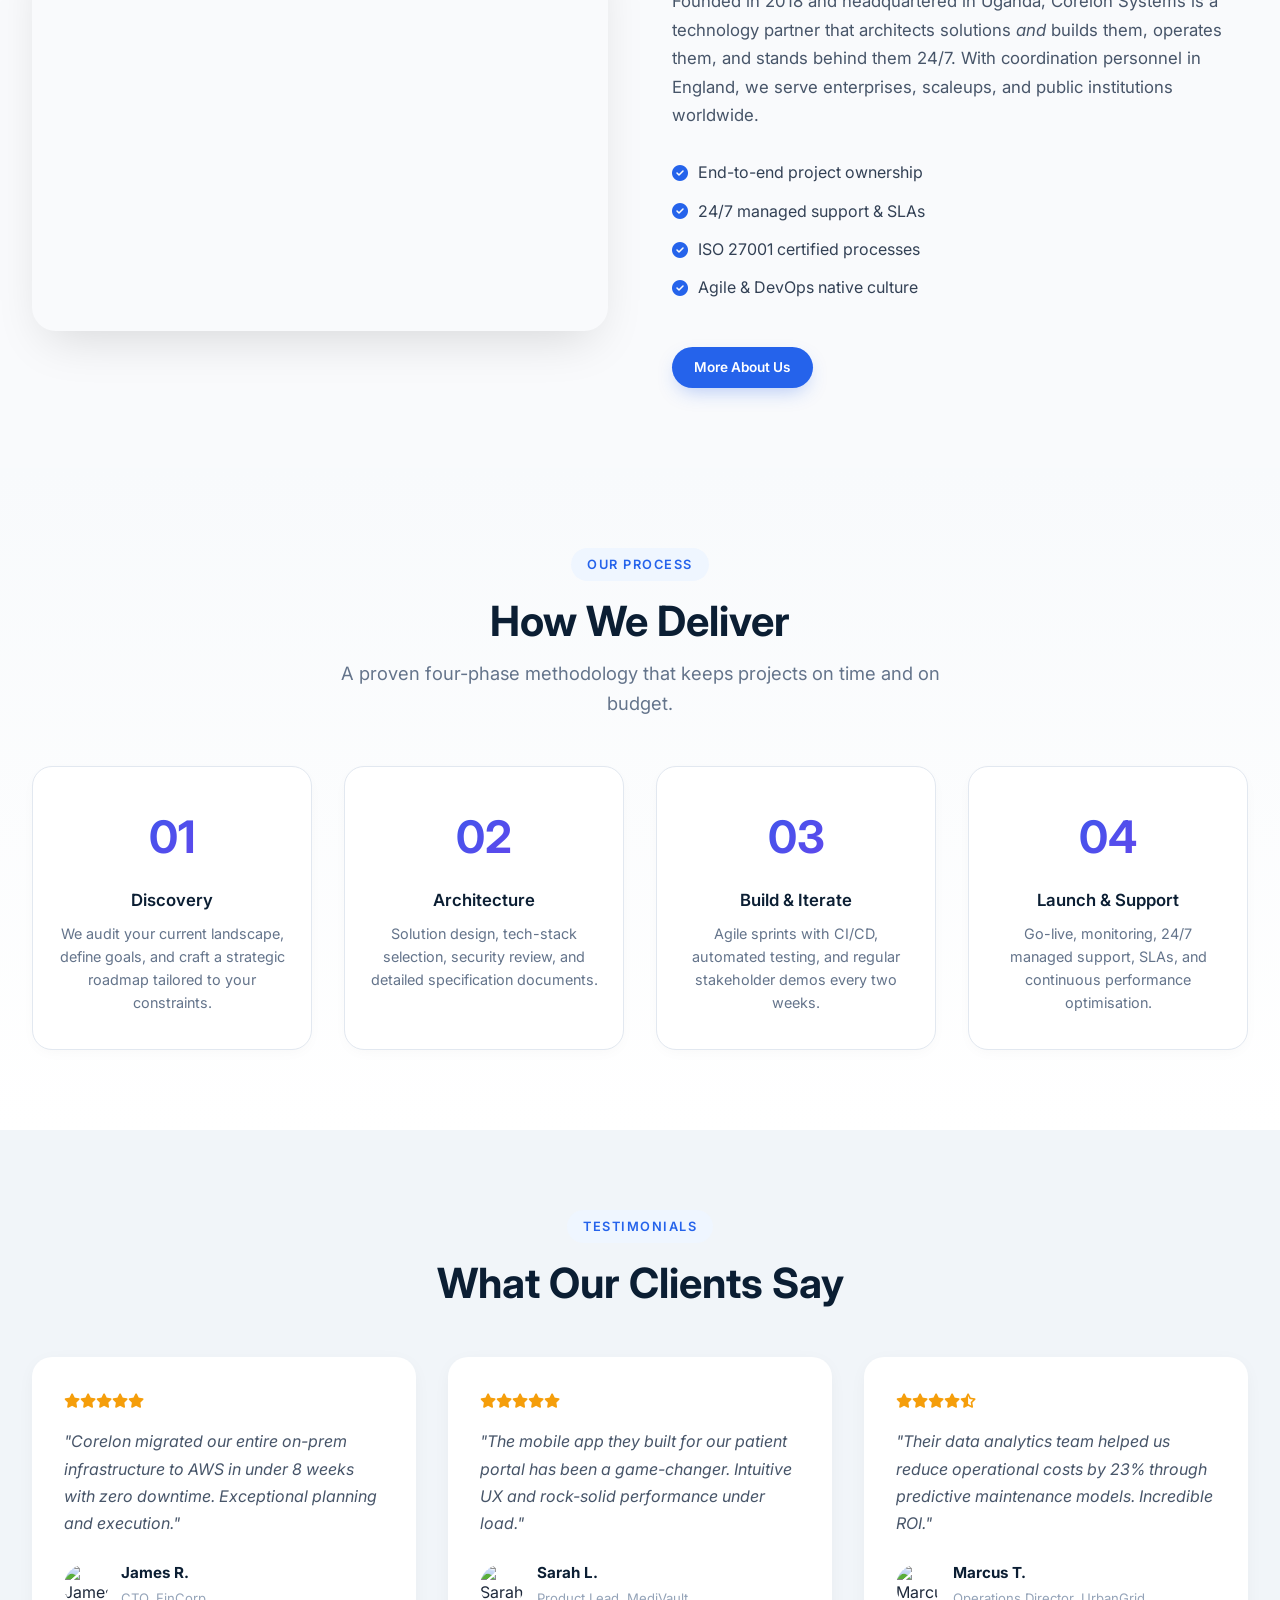
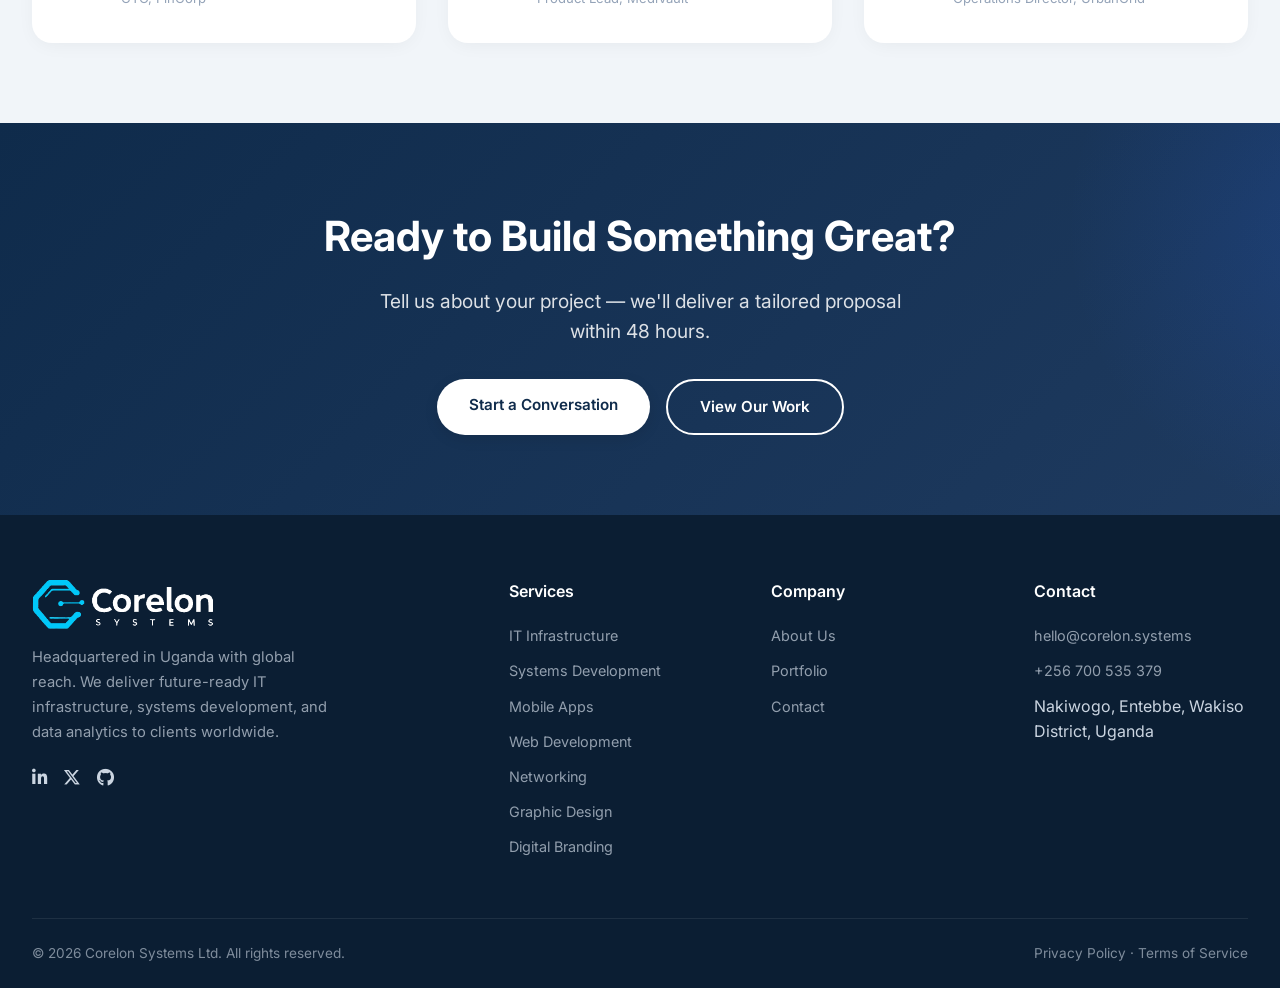
==== commit d999c728: "Update heading text in index.html" ====
--- a/index.html
+++ b/index.html
@@ -36,7 +36,7 @@
             <div class="container">
                 <div class="hero-content reveal-left">
                     <span class="badge"><i class="fas fa-circle" style="font-size:0.45rem;color:#22c55e;"></i> Trusted by 60+ organisations</span>
-                    <h1>We <span class="highlight">engineer</span> the systems your business runs on.</h1>
+                    <h1>I <span class="highlight">engineer</span> the systems your business runs on.</h1>
                     <p>From cloud infrastructure and enterprise software to mobile apps and real-time analytics — Corelon Systems builds technology that scales.</p>
                     <div class="btn-group">
                         <a href="services.html" class="btn btn-primary">Explore Services</a>
@@ -509,4 +509,4 @@
     <script src="js/main.js"></script>
     <script src="js/chatbot.js"></script>
 </body>
-</html>+</html>
--- a/css/styles.css
+++ b/css/styles.css
@@ -1852,7 +1852,7 @@
 }
 @media (max-width: 600px) {
     .hero-cf .hero-content h1 { font-size: 2.4rem; }
-    .hero-orb { width: 240px; height: 240px; }
+    .hero-orb-wrap { display: none; }
 }
 
 /* ---------- LANDING PAGE: dark hero ---------- */
@@ -2540,4 +2540,57 @@
     .timeline-item {
         padding-left: 2rem;
     }
-}
+    
+    /* Footer mobile optimization */
+    .site-footer {
+        padding: 3rem 0 0;
+    }
+    .footer-grid {
+        gap: 2.5rem;
+        padding-bottom: 2rem;
+    }
+    .footer-brand {
+        margin-bottom: 0.5rem;
+    }
+    .footer-brand .logo {
+        margin-bottom: 0.8rem;
+    }
+    .footer-brand .logo img {
+        height: 35px;
+    }
+    .footer-brand p {
+        font-size: 0.88rem;
+        max-width: 100%;
+    }
+    .footer-col h4 {
+        font-size: 0.95rem;
+        margin-bottom: 1rem;
+    }
+    .footer-col ul li {
+        margin-bottom: 0.5rem;
+    }
+    .footer-col ul li a {
+        font-size: 0.88rem;
+    }
+    .footer-social {
+        gap: 0.8rem;
+        margin-top: 1rem !important;
+    }
+    .footer-social a {
+        font-size: 1rem;
+        width: 36px;
+        height: 36px;
+        display: flex;
+        align-items: center;
+        justify-content: center;
+        background: rgba(255, 255, 255, 0.05);
+        border-radius: 50%;
+    }
+    .footer-bottom {
+        flex-direction: column;
+        text-align: center;
+        padding: 1.2rem 0;
+        gap: 0.8rem;
+        font-size: 0.8rem;
+    }
+}
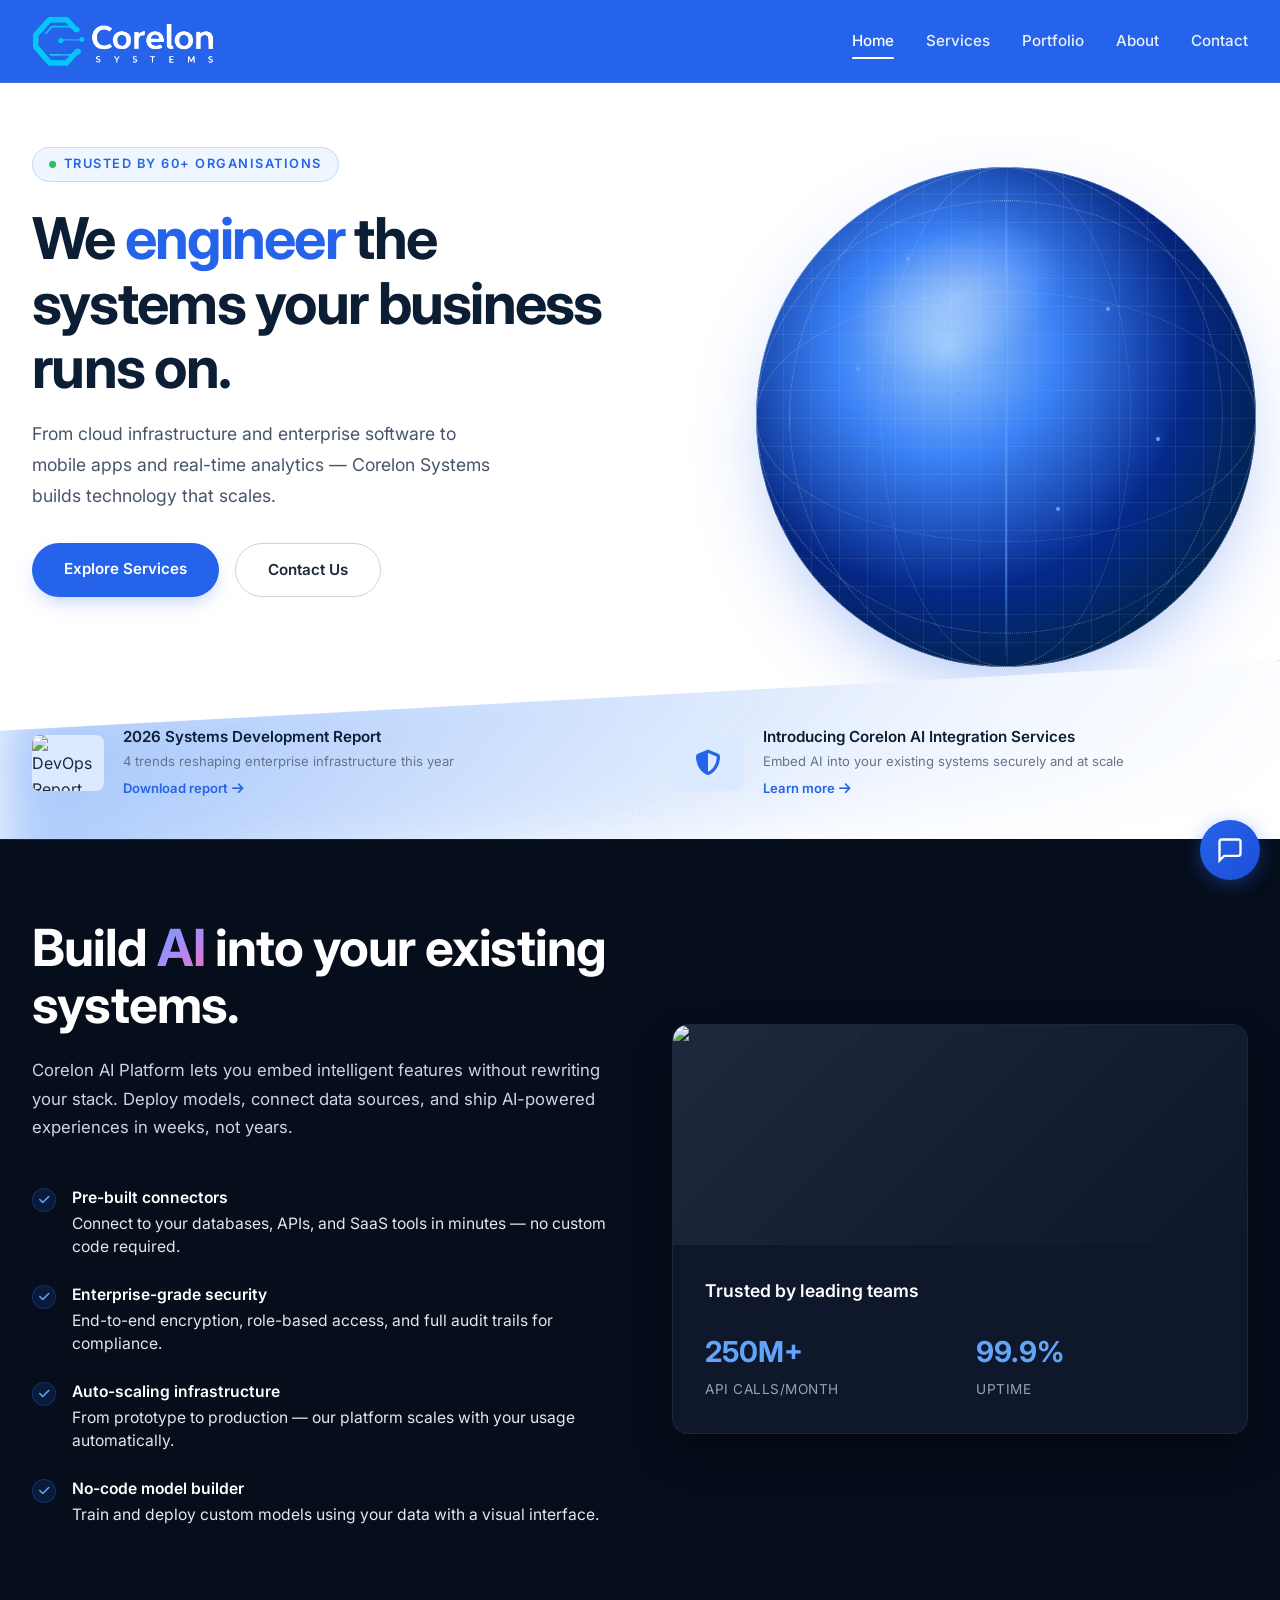
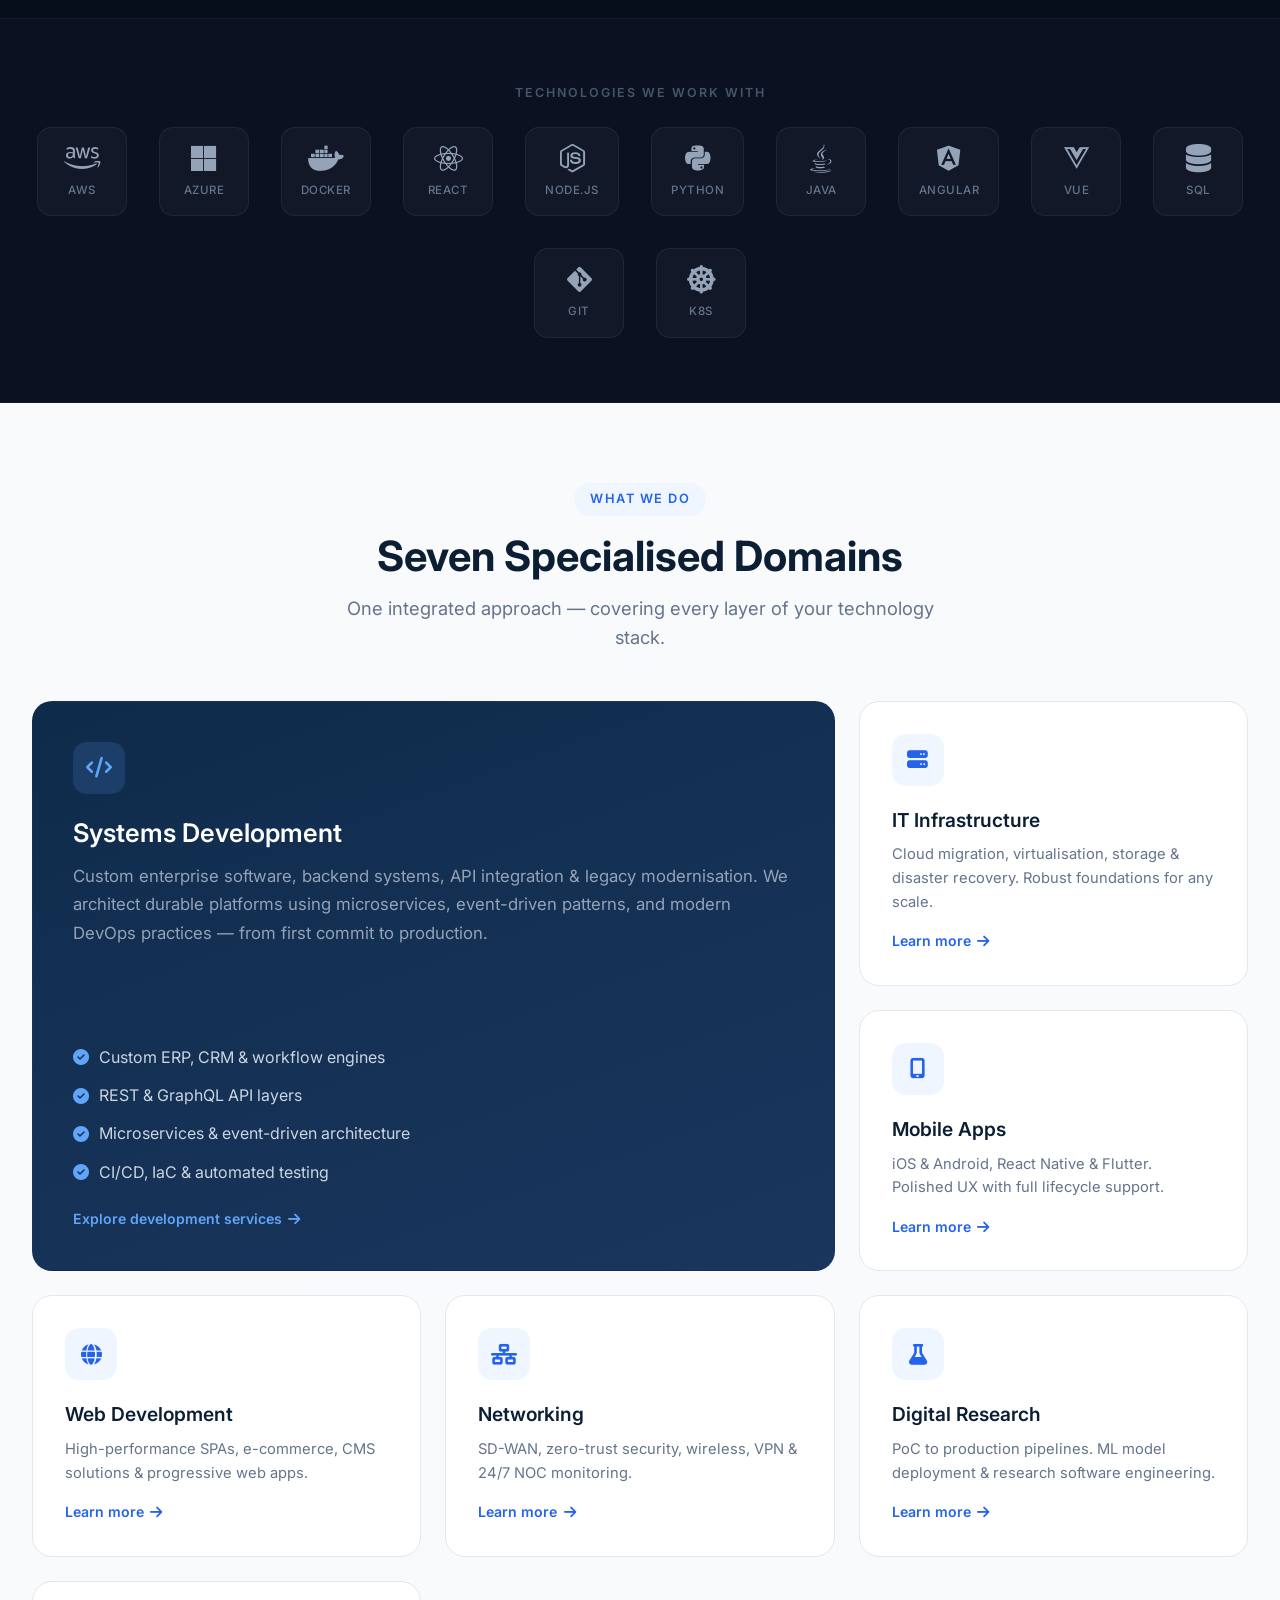
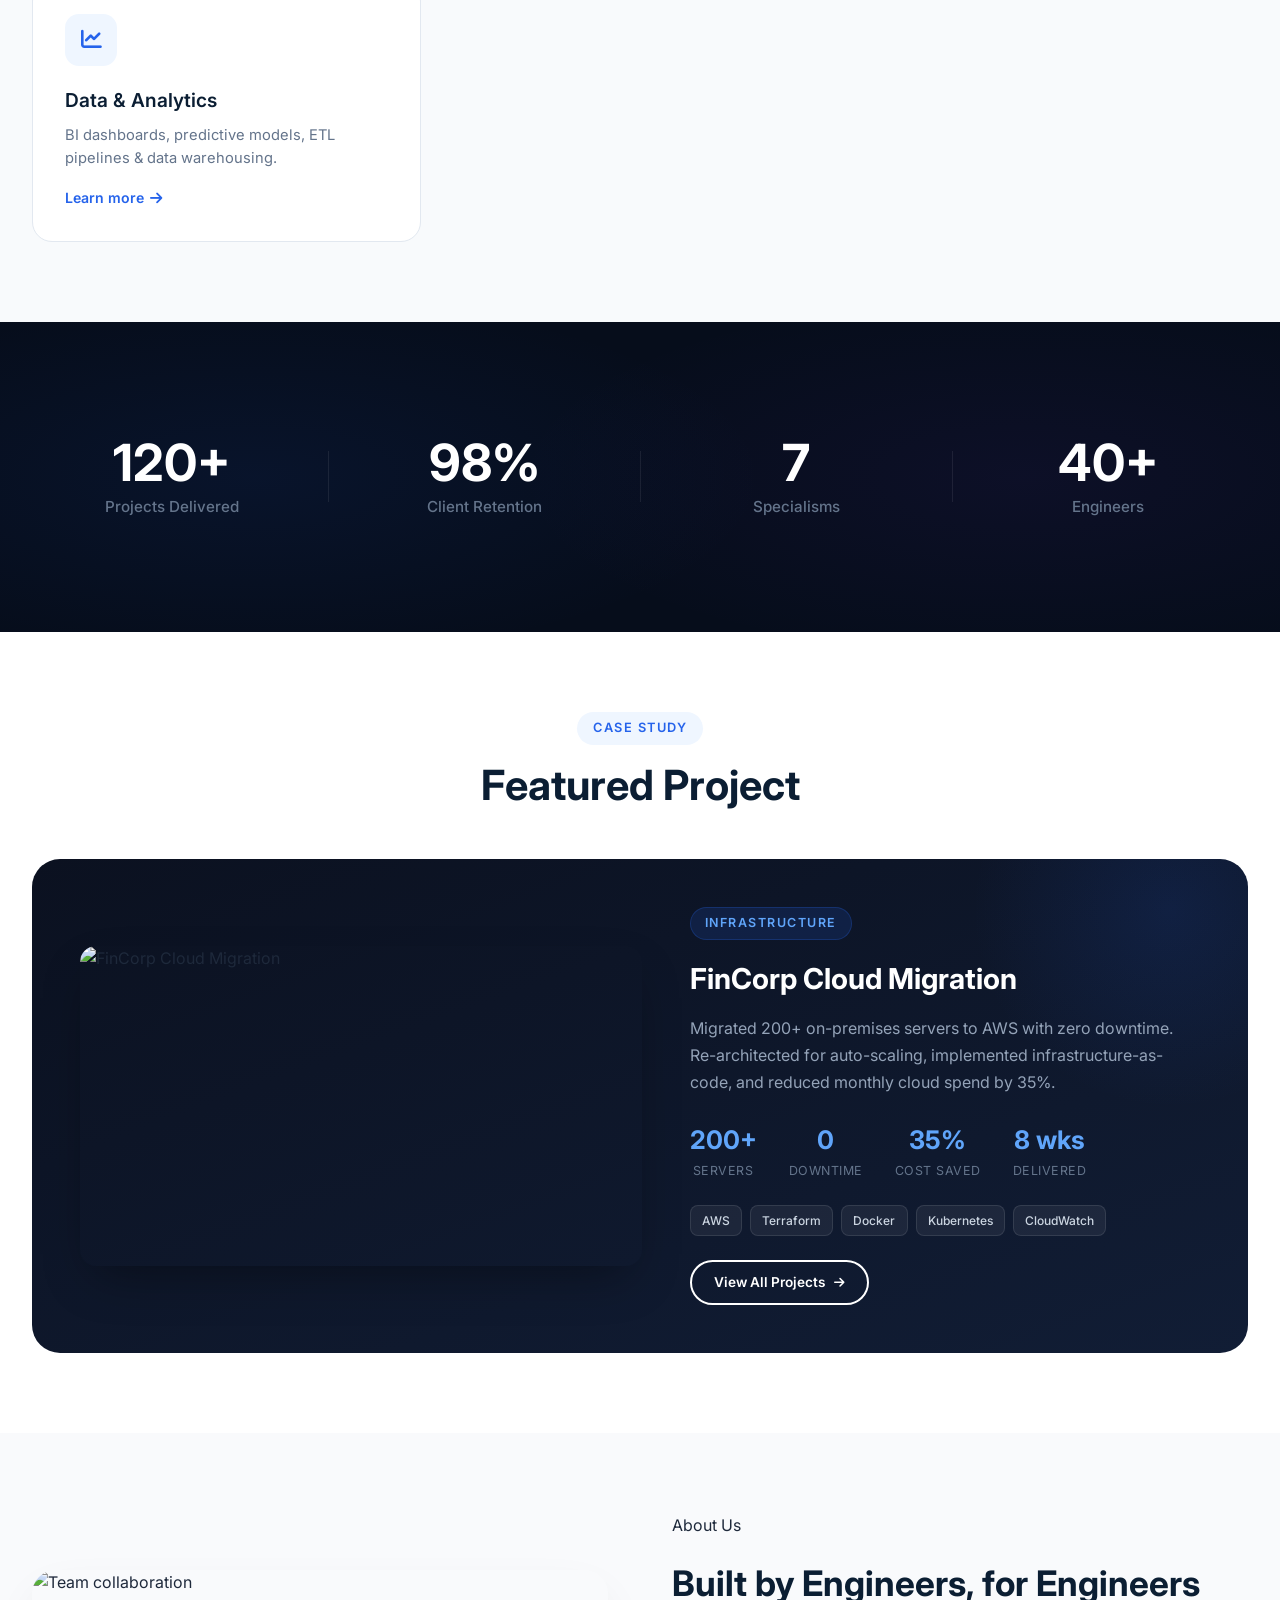
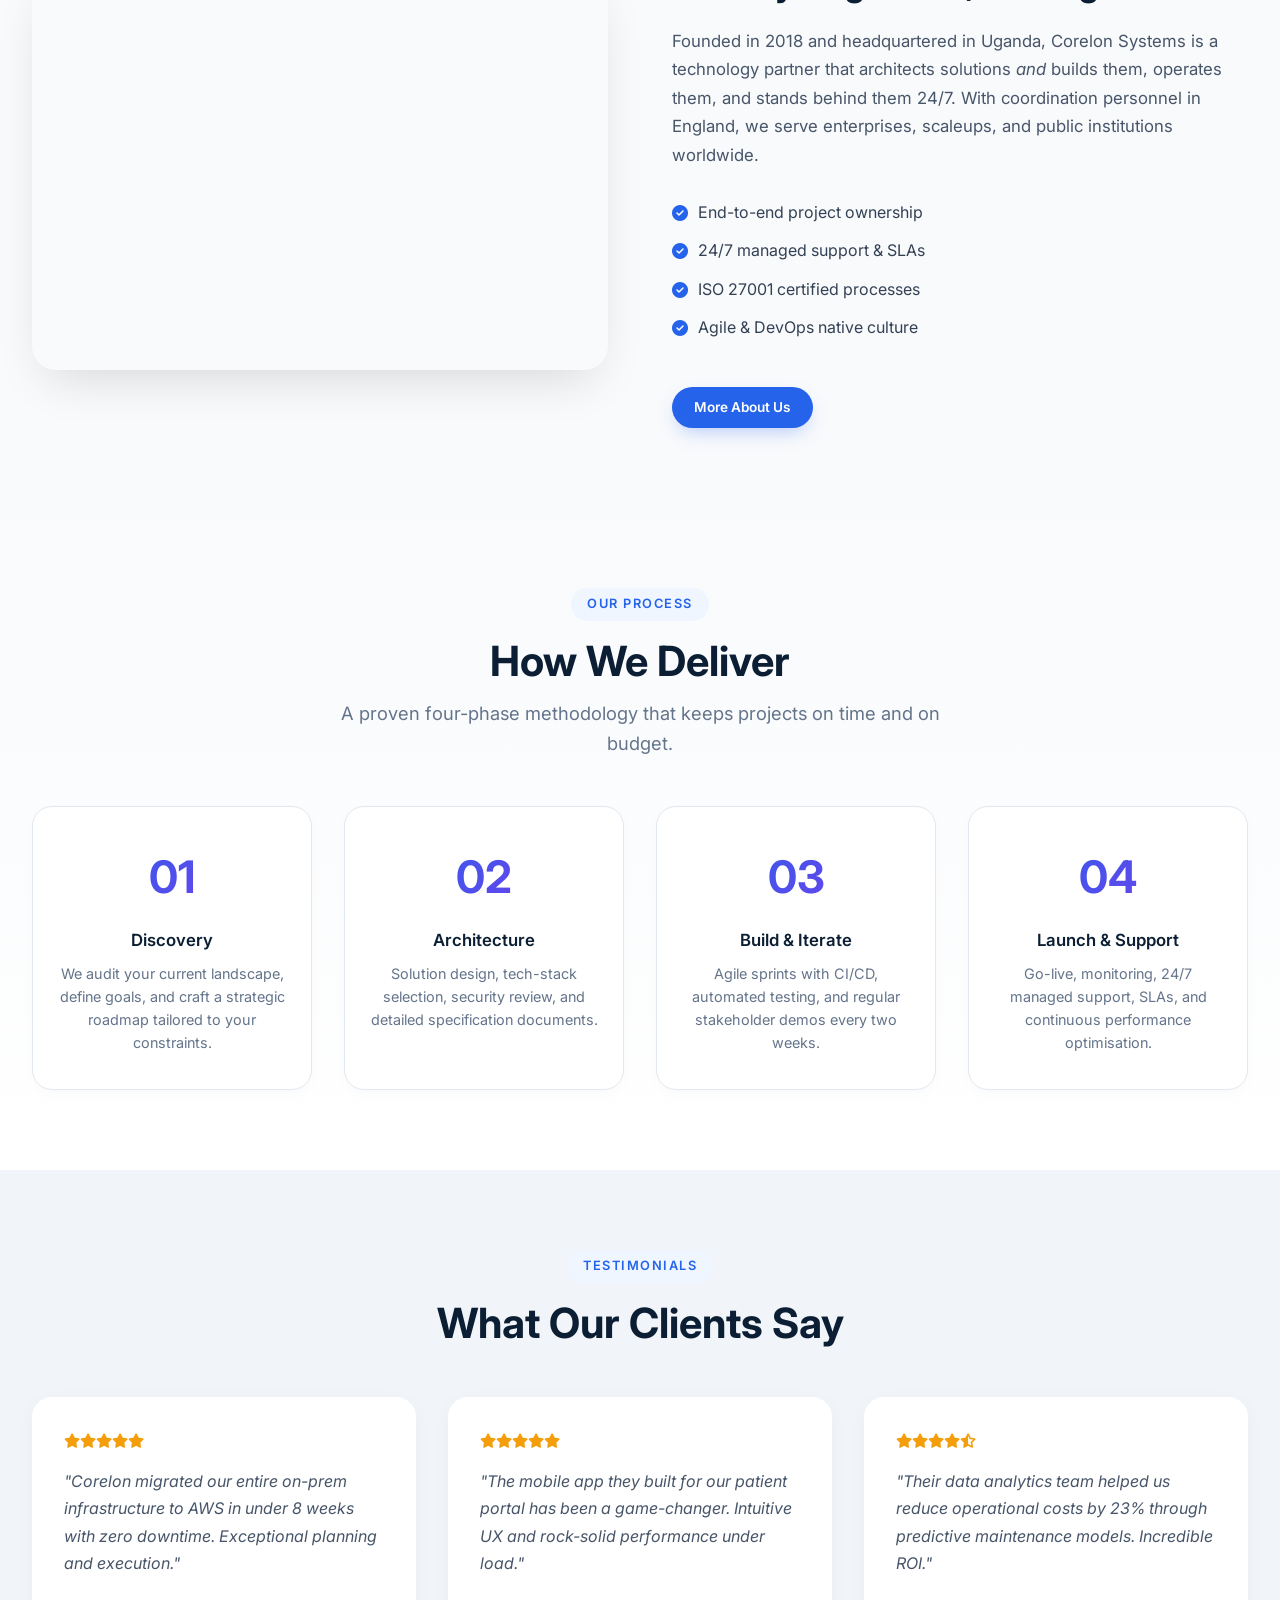
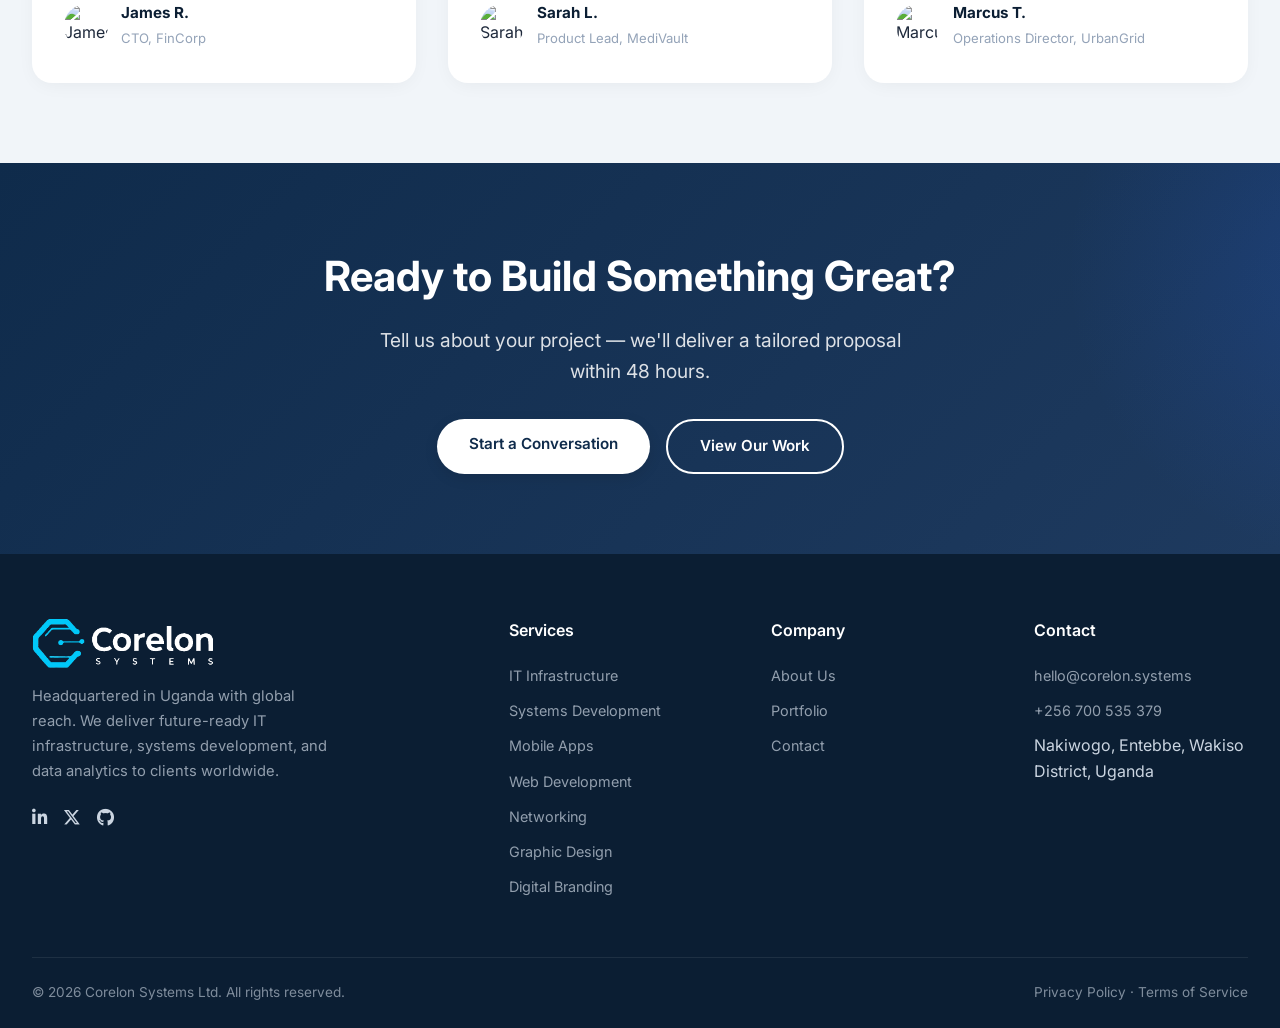
==== commit b9b2a1a3: "Update hero section heading text" ====
--- a/index.html
+++ b/index.html
@@ -36,7 +36,7 @@
             <div class="container">
                 <div class="hero-content reveal-left">
                     <span class="badge"><i class="fas fa-circle" style="font-size:0.45rem;color:#22c55e;"></i> Trusted by 60+ organisations</span>
-                    <h1>I <span class="highlight">engineer</span> the systems your business runs on.</h1>
+                    <h1>We <span class="highlight">engineer</span> the systems your business runs on.</h1>
                     <p>From cloud infrastructure and enterprise software to mobile apps and real-time analytics — Corelon Systems builds technology that scales.</p>
                     <div class="btn-group">
                         <a href="services.html" class="btn btn-primary">Explore Services</a>
